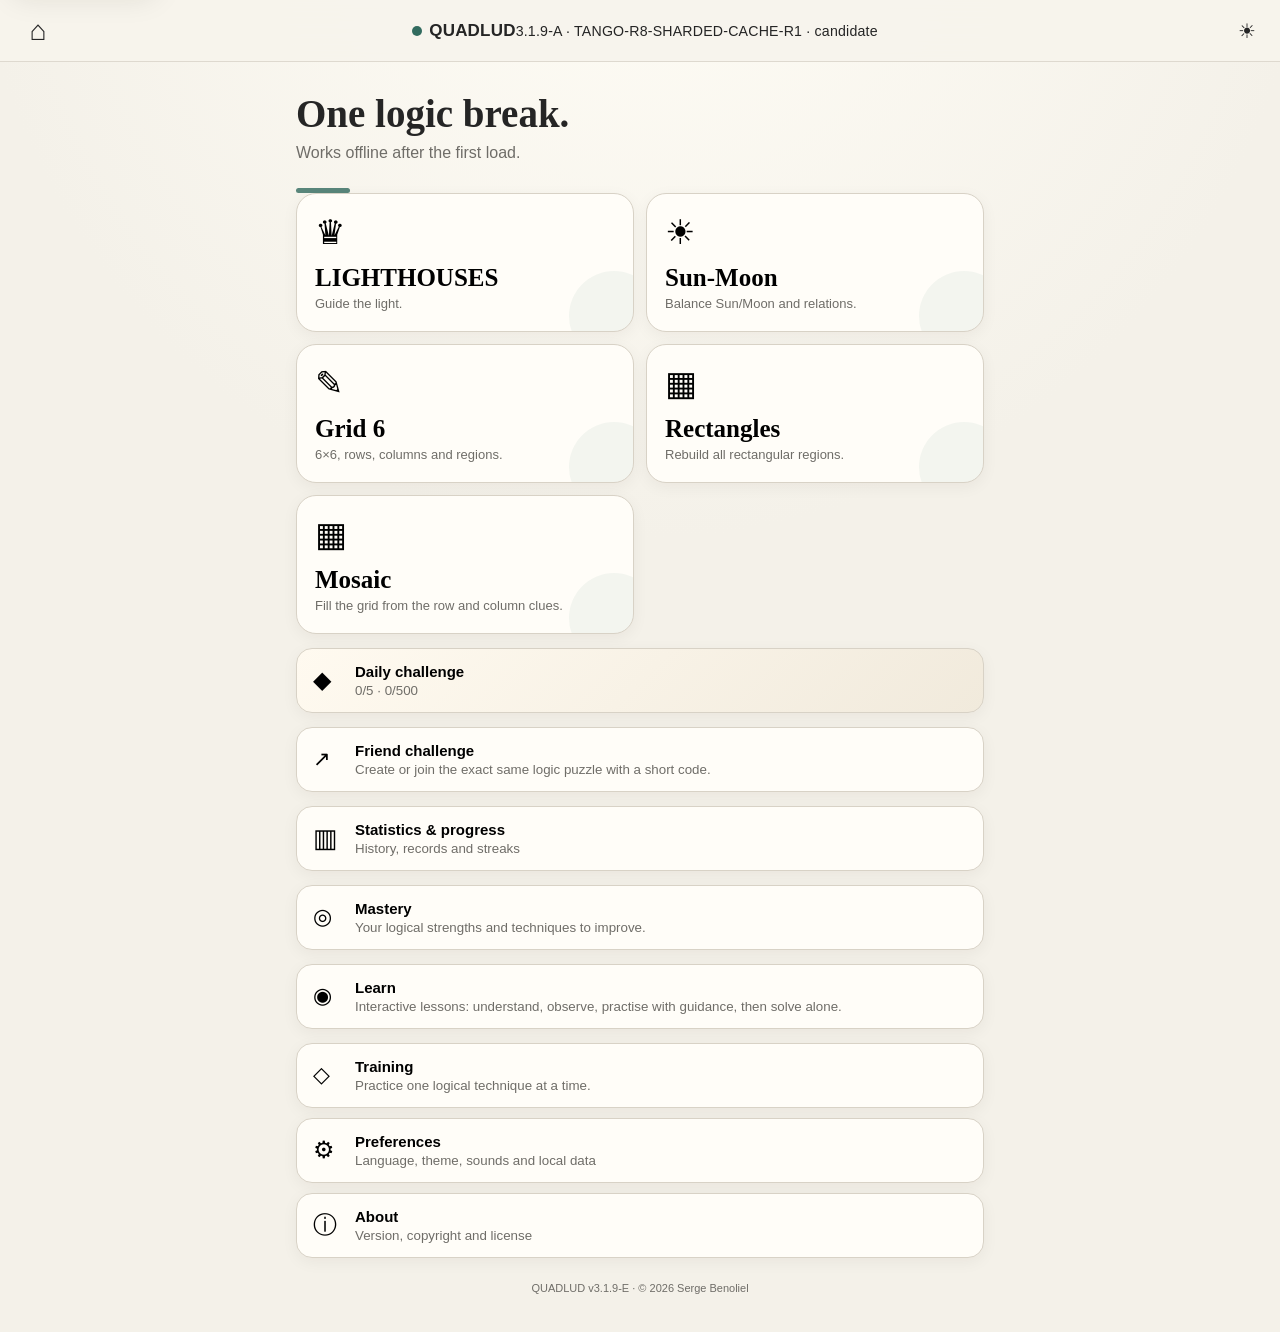
==== index.html @ 97dd44ea "feat(v3.1.9-F): update index.html" ====
<!-- QUADLUD Copyright © 2026 Serge Benoliel. All rights reserved. --><!doctype html><html lang="fr"><head><meta charset="utf-8"/><meta name="viewport" content="width=device-width,initial-scale=1,viewport-fit=cover"/><meta name="theme-color" content="#f7f4ec"/><link rel="stylesheet" href="styles-core.css?v=3.1.9-f-rectangles-mosaic-r1"/><link rel="stylesheet" href="styles-patches.css?v=3.1.8"/><link rel="stylesheet" href="styles-i18n.css?v=3.1.8"/><link rel="stylesheet" href="styles-pedagogy.css?v=3.1.1"/><link rel="stylesheet" href="styles-patches-direct.css?v=3.1.8"/><link rel="stylesheet" href="styles-accessibility.css?v=3.1.8"/><link rel="stylesheet" href="styles-sudoku-proof.css?v=3.1.8"/><link rel="stylesheet" href="styles-data.css?v=3.1.8"/><link rel="stylesheet" href="styles-nonogram.css?v=3.1.8-u13-nonogram"/><link rel="stylesheet" href="styles-mobile.css?v=3.1.8-u12-ipad-balance"/><link rel="stylesheet" href="ui-mobile-coach-fixes.css?v=3.1.8-u13-nonogram"/><link rel="stylesheet" href="tutor-action-first-navigation.css?v=3.1.9-hf3.9-r5.3-message-fit-r3"/><link rel="stylesheet" href="tango-causal-proof-projection.css?v=3.1.9-hf3.6-c2"/><link rel="stylesheet" href="tango-human-pedagogy-r4.css?v=3.1.9-r3ui-relation-balance-mobile-layout-v2" /><link rel="stylesheet" href="ui-consistency-v318.css?v=3.1.8-u14r1-coach-stability"/><title>QUADLUD</title></head><body><a class="skip-link" id="skipLink" href="#app">Aller au contenu</a><header class="topbar"><button class="icon-btn" id="homeBtn" aria-label="Accueil">⌂</button><div class="brand"><span class="brand-dot"></span><b>QUADLUD</b><small id="testBuildId">3.1.9-A · TANGO-R8-SHARDED-CACHE-R1 · candidate</small></div><div class="top-actions"><div class="timer" id="timer" hidden>00:00</div><button class="theme-btn" id="themeBtn">☀︎</button></div></header><main id="app"></main><div id="toast" class="toast"></div><div id="a11yLive" class="sr-only"></div><div id="busyOverlay" hidden><div><span>Génération…</span></div></div><script src="platform-web.js?v=3.1.8"></script><script src="web-storage.js?v=3.1.8"></script><script src="data-serialization.js?v=3.1.8"></script><script src="persistence-services.js?v=3.1.8"></script><script src="game-contract.js?v=3.1.8"></script><script src="game-manifest.js?v=3.1.8-u14r2-manifest"></script><script src="game-registry.js?v=3.1.8"></script><script src="logical-move.js?v=3.1.8"></script><script src="queens-logic.js?v=3.1.8"></script><script src="difficulty-rating.js?v=3.1.8"></script><script src="queens-difficulty.js?v=3.1.8"></script><script src="tango-logic.js?v=3.1.8"></script><script src="tango-difficulty.js?v=3.1.8"></script><script src="tutor-move-selector.js?v=3.1.9-a11"></script><script src="pedagogy-next-move-policy.js?v=3.1.9-hf3.8-r1"></script><script src="tango-played-move-planner.js?v=3.1.9-a13r3-advanced-frontier-v1"></script><script src="tango-attention-continuity-bridge.js?v=3.1.9-hf3.8-r1"></script><script src="tango-tutor-frontier-pruner-r5.js?v=3.1.9-hf3.9-r5.1b-v12"></script><script src="patches-logic.js?v=3.1.8"></script><script src="patches-difficulty.js?v=3.1.8"></script><script src="sudoku-logic.js?v=3.1.8"></script><script src="sudoku-difficulty.js?v=3.1.8"></script><script src="nonogram-logic.js?v=3.1.8"></script><script src="nonogram-validation-solver.js?v=3.1.8"></script><script src="nonogram-difficulty.js?v=3.1.8"></script><script src="generation-common.js?v=3.1.8"></script><script src="queens-qpool4.js?v=3.1.8"></script><script src="queens-generator.js?v=3.1.8"></script><script src="tango-diversity-pool.js?v=3.1.9-diversity-pilot-v4"></script><script src="tango-generator.js?v=3.1.9-diversity-pilot-v4"></script><script src="sudoku-generator.js?v=3.1.8"></script><script src="patches-generator.js?v=3.1.8"></script><script src="nonogram-generator.js?v=3.1.8"></script><script src="session-core.js?v=3.1.8"></script><script src="game-session-adapters.js?v=3.1.8"></script><script src="reasoning-view.js?v=3.1.8"></script><script src="game-ui-adapters.js?v=3.1.8"></script><script src="queens-ui.js?v=3.1.8"></script><script src="tango-ui.js?v=3.1.8"></script><script src="sudoku-ui.js?v=3.1.8"></script><script src="patches-ui.js?v=3.1.8"></script><script src="nonogram-ui.js?v=3.1.8-u13-nonogram"></script><script src="queens-runtime.js?v=3.1.8"></script><script src="tango-runtime.js?v=3.1.8"></script><script src="tango-pedagogy-unit-focus.js?v=3.1.9-r3ui-causal-focus-r4"></script><script src="tango-played-move-runtime.js?v=3.1.9-a13r6-single-proof-7d"></script><script src="tango-human-cost-bridge.js?v=3.1.9-r3ui-human-cost-7d-v5"></script><script src="cognitive-cost.js?v=3.1.9-cognitive-v1"></script><script src="tango-cognitive-patterns.js?v=3.1.9-cognitive-patterns-v1"></script><script src="tango-cognitive-pedagogy-bridge.js?v=3.1.9-cognitive-ranking-r2"></script><script src="tango-human-pedagogy-r4.js?v=3.1.9-r3ui-human-r4-hf3r2-contract"></script><script src="tango-cognitive-proof-stages-bridge.js?v=3.1.9-cognitive-stages-r1"></script><script src="tango-direct-visible-priority-bridge.js?v=3.1.9-direct-visible-priority-r1"></script><script src="tango-tutor-cache-contract-r8.js?v=3.1.9-r8-sync5-cognitive-sharded-lz4"></script><script src="tango-tutor-precomputed-cache.js?v=3.1.9-r8-sync5-cognitive-sharded-lz4"></script><script src="tango-tutor-single-planner-r5.js?v=3.1.9-cognitive-r4-cache-contract-guard"></script><script src="tango-causal-proof-model.js?v=3.1.9-hf3.9-r5.6-relation-proof-sequence"></script><script src="tango-progressive-proof-bridge.js?v=3.1.9-r3ui-progressive-proof-r7-derived-provenance"></script><script src="sudoku-runtime.js?v=3.1.8"></script><script src="patches-runtime.js?v=3.1.8"></script><script src="nonogram-runtime.js?v=3.1.8"></script><script src="game-pedagogy-adapters.js?v=3.1.8"></script><script src="queens-pedagogy.js?v=3.1.8"></script><script src="tango-pedagogy.js?v=3.1.8"></script><script src="sudoku-pedagogy.js?v=3.1.8"></script><script src="patches-pedagogy.js?v=3.1.8"></script><script src="pedagogy-metadata.js?v=3.1.8"></script><script src="reasoning-presentation.js?v=3.1.8"></script><script src="queens-reasoning-presentation.js?v=3.1.8"></script><script src="tango-reasoning-presentation.js?v=3.1.9-r3ui-visible-unit-labels-r1"></script><script src="sudoku-reasoning-presentation.js?v=3.1.8"></script><script src="patches-reasoning-presentation.js?v=3.1.8"></script><script src="nonogram-reasoning-presentation.js?v=3.1.8"></script><script src="nonogram-pedagogy.js?v=3.1.8-u13-nonogram"></script><script src="nonogram-pedagogy-atomic.js?v=3.1.8-u13-nonogram"></script><script src="i18n-catalog.js?v=3.1.8"></script><script src="queens-i18n.js?v=3.1.8"></script><script src="tango-i18n.js?v=3.1.8"></script><script src="sudoku-i18n.js?v=3.1.8"></script><script src="patches-i18n.js?v=3.1.8"></script><script src="nonogram-i18n.js?v=3.1.8"></script><script src="mastery-model.js?v=3.1.8"></script><script src="progression-stats.js?v=3.1.8"></script><script src="challenge-protocol.js?v=3.1.8"></script><script src="daily-model.js?v=3.1.8"></script><script src="diagnostic-ui-structural.js?v=3.1.8"></script><script src="diagnostic-attachments.js?v=3.1.8"></script><script src="diagnostic-recorder.js?v=3.1.8"></script><script src="tango-runtime-pool-data.js?v=3.1.9-r8-exact"></script><script src="tango-precomputed-pool-runtime.js?v=3.1.9-r8-exact"></script><script src="app-precompute.js?v=3.1.8"></script><script src="audio-web.js?v=3.1.9-c-snd3-r1"></script><script src="audio-service.js?v=3.1.9-c-snd3-r1"></script><script src="audio-event-bridge.js?v=3.1.9-c-snd3-r1"></script><script src="victory-presentation.js?v=3.1.9-f-rectangles-mosaic-r1"></script><script src="app.js?v=3.1.9-f-rectangles-mosaic-r1"></script><script src="move-trust.js?v=3.1.8"></script><script src="coach-presentation-bridge.js?v=3.1.8-u14r1-coach-stability"></script><script src="ui-mobile-coach-fixes.js?v=3.1.8"></script><script src="tutor-action-first-navigation.js?v=3.1.9-hf3.9-r5.2-action-atomicity-r1"></script><script src="tango-causal-proof-projection.js?v=3.1.9-hf3.6-c1"></script><script src="tango-causal-proof-c2-bridge.js?v=3.1.9-hf3.6-c2"></script><script src="ui-consistency-v318.js?v=3.1.8-u14r1-coach-stability"></script><script src="tango-contradiction-visuals.js?v=3.1.9-r3ui-contradiction-visual-r1"></script><script src="tango-tutor-clarity.js?v=3.1.9-r3ui-local-proof-r2"></script><script src="tango-proof-contract-hf37.js?v=3.1.9-hf3.8-r1"></script><script src="tango-semantic-coherence-hf39.js?v=3.1.9-hf3.9-r5.5-stage-order"></script><script src="tango-semantic-stabilizer-hf39-r4.js?v=3.1.9-hf3.9-r4-marker-projection-v3-causal-closure"></script><script src="tango-tutor-attention-orchestrator-r5.js?v=3.1.9-hf3.9-r5.4"></script><script src="tango-tutor-human-regression-r54.js?v=3.1.9-hf3.9-r5.4-mobile-layout-v3"></script><script src="tango-tutor-causal-atomic-r55.js?v=3.1.9-hf3.9-r5.6-causal-closure-v17"></script><script src="tango-pedagogy-text-finalizer.js?v=3.1.9-hf3.6-retest3"></script></body></html>
---- styles-core.css ----
/*
 * Logic 4
 * Copyright © 2026 Serge Benoliel. All rights reserved.
 * Proprietary software. Copying, modification, redistribution or exploitation without prior written authorization is prohibited.
 */
:root{--bg:#f7f4ec;--paper:#fffdf8;--ink:#252525;--muted:#6f6d68;--line:#242424;--accent:#326b5f;--soft:#e7e2d8;--danger:#b54848;--ok:#2f7b57;--shadow:0 12px 30px rgba(33,28,20,.10)}
*{box-sizing:border-box;-webkit-tap-highlight-color:transparent}
html,body{margin:0;min-height:100%;background:var(--bg);color:var(--ink);font-family:-apple-system,BlinkMacSystemFont,"SF Pro Text","Segoe UI",sans-serif}
body{padding-bottom:env(safe-area-inset-bottom)}
button,select{font:inherit}
.topbar{position:sticky;top:0;z-index:20;height:62px;padding:calc(8px + env(safe-area-inset-top)) 14px 8px;display:grid;grid-template-columns:48px 1fr 72px;align-items:center;background:rgba(247,244,236,.94);backdrop-filter:blur(18px);border-bottom:1px solid #ded9cf}
.brand{text-align:center;font-size:17px;letter-spacing:.2px}.brand-dot{display:inline-block;width:10px;height:10px;border-radius:50%;background:var(--accent);margin-right:7px}
.timer{font-variant-numeric:tabular-nums;text-align:right;font-weight:700}.icon-btn{border:0;background:transparent;font-size:28px;color:var(--ink);padding:4px}
#app{max-width:720px;margin:0 auto;padding:22px 16px 38px}
.hero h1{font-family:Georgia,serif;font-size:39px;line-height:1;margin:10px 0 8px}.hero p{color:var(--muted);font-size:16px;line-height:1.45;margin:0 0 24px}
.cards{display:grid;grid-template-columns:1fr 1fr;gap:12px}.game-card{min-height:154px;border:1px solid #d8d2c6;border-radius:20px;padding:18px;background:var(--paper);box-shadow:0 4px 16px rgba(33,28,20,.05);text-align:left;display:flex;flex-direction:column;justify-content:space-between}.game-card:active{transform:scale(.985)}.game-icon{font-size:34px}.game-card h2{margin:12px 0 4px;font-family:Georgia,serif;font-size:25px}.game-card p{margin:0;color:var(--muted);font-size:13px;line-height:1.3}
.panel{background:var(--paper);border:1px solid #d8d2c6;border-radius:20px;padding:16px;box-shadow:var(--shadow)}.game-head{display:flex;justify-content:space-between;gap:12px;align-items:flex-start;margin-bottom:12px}.game-head h1{font:700 31px/1 Georgia,serif;margin:0}.game-head p{margin:7px 0 0;color:var(--muted);font-size:13px}.difficulty{border:1px solid #cbc4b7;background:#fff;border-radius:12px;padding:9px 10px}
.toolbar{display:flex;flex-wrap:wrap;gap:8px;margin:14px 0}.btn{border:1px solid #bfb7aa;background:#fff;border-radius:12px;padding:10px 13px;font-weight:650;color:var(--ink)}.btn.primary{background:var(--ink);color:white;border-color:var(--ink)}.btn:active{transform:translateY(1px)}.btn:disabled{opacity:.38;cursor:default;transform:none}.history-action{font-variant-numeric:tabular-nums}
.board-wrap{width:min(100%,560px);margin:12px auto 6px}.board{display:grid;width:100%;aspect-ratio:1;border:2px solid var(--line);background:#fff;touch-action:manipulation;user-select:none}
.cell{position:relative;display:flex;align-items:center;justify-content:center;border-right:1px solid rgba(30,30,30,.35);border-bottom:1px solid rgba(30,30,30,.35);font-weight:700;min-width:0}.cell.error{box-shadow:inset 0 0 0 3px var(--danger)}.cell.fixed{font-weight:800}.cell.selected{box-shadow:inset 0 0 0 3px #347fb6}.cell .small{position:absolute;top:3px;left:4px;font-size:9px;font-weight:600;color:#555}
.queen{font-size:clamp(20px,6vw,35px)}.mark{font-size:clamp(14px,4vw,24px);color:#565656}.tango-symbol{font-size:clamp(20px,6.4vw,38px)}
.relation{position:absolute;z-index:4;background:#fff;border:1px solid #222;border-radius:50%;font:800 12px/19px sans-serif;width:21px;height:21px;text-align:center}.relation.r{right:-11px;top:50%;transform:translateY(-50%)}.relation.d{bottom:-11px;left:50%;transform:translateX(-50%)}
.sudoku .cell{font-size:clamp(23px,8vw,42px);font-family:Georgia,serif}.sudoku .boxR{border-right:3px solid #222}.sudoku .boxB{border-bottom:3px solid #222}.sudoku .fixed{background:#f0ece3}.numpad{display:grid;grid-template-columns:repeat(6,1fr);gap:7px;max-width:560px;margin:12px auto}.numpad button{aspect-ratio:1;border:1px solid #c9c1b4;border-radius:12px;background:#fff;font-size:24px;font-family:Georgia,serif;font-weight:700}
.rules{font-size:13px;color:var(--muted);line-height:1.45;margin-top:12px}.status{min-height:22px;text-align:center;font-weight:700;margin:8px 0}.status.ok{color:var(--ok)}.status.bad{color:var(--danger)}
.patch-cell{font-size:12px}.patch-cell.clue{background:#f7f1e5}.patch-clue{display:flex;flex-direction:column;align-items:center;justify-content:center;font-size:11px;line-height:1.05;pointer-events:none}.patch-clue b{font-size:16px}.patch-cell.paint{outline:2px solid rgba(0,0,0,.65);outline-offset:-2px}.patch-palette{display:flex;gap:7px;overflow:auto;padding:5px 1px 8px}.patch-chip{flex:0 0 auto;border:2px solid transparent;border-radius:999px;padding:8px 11px;background:#eee;font-size:12px;font-weight:750}.patch-chip.active{border-color:#222}.legend{font-size:12px;color:var(--muted);margin-top:8px}
.toast{position:fixed;left:50%;bottom:calc(20px + env(safe-area-inset-bottom));transform:translateX(-50%) translateY(20px);background:#222;color:#fff;padding:11px 16px;border-radius:999px;opacity:0;pointer-events:none;transition:.2s;z-index:50;max-width:90%;white-space:nowrap;overflow:hidden;text-overflow:ellipsis}.toast.show{opacity:1;transform:translateX(-50%) translateY(0)}
.footer-note{text-align:center;color:var(--muted);font-size:11px;margin-top:24px}.modal{position:fixed;inset:0;background:rgba(0,0,0,.36);z-index:40;display:flex;align-items:flex-end}.sheet{width:100%;max-width:720px;margin:0 auto;background:var(--paper);border-radius:22px 22px 0 0;padding:22px 20px calc(24px + env(safe-area-inset-bottom));max-height:75vh;overflow:auto}.sheet h2{font-family:Georgia,serif;margin-top:0}.sheet p,.sheet li{line-height:1.45;color:#4c4943}.hidden{display:none!important}
@media(max-width:390px){#app{padding-left:12px;padding-right:12px}.cards{gap:9px}.game-card{padding:14px;min-height:144px}.hero h1{font-size:35px}}
.resume-card{width:100%;margin:0 0 16px;border:1px solid #b9cfc8;background:#edf6f2;border-radius:16px;padding:14px 16px;display:flex;align-items:center;justify-content:space-between;gap:12px;color:var(--ink);text-align:left}.resume-card b{font-size:15px}.resume-card span{font-size:13px;color:var(--muted);font-variant-numeric:tabular-nums}.board,.numpad,.patch-palette{touch-action:none}.btn,.game-card,.patch-chip,.numpad button{min-height:44px}.cell{cursor:pointer}.cell.fixed{cursor:default}@media(pointer:coarse){.cell{touch-action:none}.toolbar{gap:7px}.btn{padding:10px 12px}}
.difficulty-meter{display:inline-block;margin-left:.2rem;padding:.15rem .45rem;border-radius:999px;background:rgba(0,0,0,.07);font-size:.82em;font-weight:650;white-space:nowrap}

/* v1.4 — ergonomie mobile/tactile */
html{-webkit-text-size-adjust:100%;overscroll-behavior-y:none}
body{min-height:100dvh;touch-action:manipulation}
button,.cell,.patch-chip,.difficulty{touch-action:manipulation}
button{min-height:44px}
.icon-btn{min-width:44px;min-height:44px}
.btn,.game-card,.patch-chip,.numpad button{transition:transform .08s ease,box-shadow .12s ease,background .12s ease}
.pressed{transform:scale(.965)!important}
.board-wrap{width:100%;max-width:min(100%,620px);margin-inline:auto;overflow:visible}
.board{width:100%;aspect-ratio:1/1;user-select:none;-webkit-user-select:none}
.cell{min-width:0;min-height:0;position:relative}
#qboard .cell,#tboard .cell,#sboard .cell,#pboard .cell{touch-action:manipulation}
#pboard{touch-action:none}
.sudoku .cell.peer{background:#f0ede5}
.sudoku .cell.same-value{background:#e2ece7}
.sudoku .cell.selected{outline:3px solid var(--accent);outline-offset:-3px;z-index:2}
.numpad{position:sticky;bottom:calc(8px + env(safe-area-inset-bottom));z-index:12;background:rgba(247,244,236,.94);backdrop-filter:blur(14px);padding:8px;border-radius:16px;margin-top:12px}
.numpad button{min-height:48px}
.toolbar{scrollbar-width:none}.toolbar::-webkit-scrollbar{display:none}
.toast{bottom:calc(18px + env(safe-area-inset-bottom))}
.busy-overlay{position:fixed;inset:0;z-index:100;display:grid;place-items:center;background:rgba(247,244,236,.72);backdrop-filter:blur(5px)}
.busy-overlay[hidden]{display:none}.busy-card{background:var(--paper);border:1px solid #d8d2c6;border-radius:18px;padding:16px 22px;box-shadow:var(--shadow);font-weight:700}
body.busy{pointer-events:none}
@media (max-width:520px){
  .topbar{height:56px;grid-template-columns:44px 1fr 64px;padding-left:10px;padding-right:10px}
  #app{padding:12px 10px calc(26px + env(safe-area-inset-bottom))}
  .panel{padding:12px;border-radius:16px}
  .game-head{align-items:center;margin-bottom:8px}.game-head h1{font-size:27px}.game-head p{font-size:12px;line-height:1.3}
  .difficulty{padding:8px 7px;min-height:42px;max-width:108px}
  .toolbar{display:grid;grid-template-columns:repeat(4,minmax(0,1fr));gap:6px;margin:10px 0}
  .toolbar .btn{padding:8px 4px;min-height:42px;font-size:12px;border-radius:10px}
  .toolbar .secondary-action{display:none}
  .toolbar #rulesBtn{display:block}
  .board-wrap{max-width:calc(100vw - 44px)}
  .cell{font-size:clamp(17px,5.4vw,30px)}
  .queen{font-size:clamp(24px,8vw,40px)}
  .tango-symbol{font-size:clamp(22px,7vw,36px)}
  .relation{font-size:11px}
  .patch-palette{gap:6px;max-height:92px;overflow:auto;-webkit-overflow-scrolling:touch}
  .patch-chip{min-height:38px;padding:7px 9px;font-size:12px}
  .legend,.rules{font-size:12px;line-height:1.35}
  .hero h1{font-size:34px}.cards{gap:8px}.game-card{min-height:136px;padding:14px;border-radius:16px}
}
@media (max-height:720px) and (orientation:portrait){
  #app{padding-top:8px;padding-bottom:calc(22px + env(safe-area-inset-bottom))}.toolbar{margin:7px 0}.game-head{margin-bottom:5px}.rules{margin-top:10px}
}
@media (orientation:landscape) and (max-height:520px){
  .topbar{position:relative}.panel{display:grid;grid-template-columns:minmax(260px,1fr) minmax(300px,58vh);column-gap:14px}
  .game-head,.toolbar,.status,.rules{grid-column:1}.board-wrap,.patch-palette,.legend,.numpad{grid-column:2}
  .board-wrap{grid-row:1/6;align-self:start;max-width:min(58vh,520px)}
}
@media (prefers-reduced-motion:reduce){*{scroll-behavior:auto!important;transition:none!important;animation:none!important}}

/* v1.5 — statistiques et progression */
.stats-card{width:100%;margin:14px 0 0;border:1px solid #d8d2c6;background:var(--paper);border-radius:16px;padding:14px 16px;display:grid;grid-template-columns:32px 1fr;column-gap:10px;text-align:left;box-shadow:0 4px 16px rgba(33,28,20,.05)}
.stats-card>span{grid-row:1/3;font-size:26px;align-self:center}.stats-card b{font-size:15px}.stats-card small{color:var(--muted);margin-top:3px}
.stats-head{display:flex;align-items:flex-start;justify-content:space-between;gap:12px}.stats-head h1{font:700 31px/1 Georgia,serif;margin:0}.stats-head p{color:var(--muted);margin:7px 0 0;font-size:13px}
.stat-kpis{display:grid;grid-template-columns:repeat(4,1fr);gap:8px;margin:18px 0}.stat-kpis>div{background:#f3efe7;border-radius:14px;padding:12px 8px;text-align:center}.stat-kpis strong{display:block;font-size:22px;font-variant-numeric:tabular-nums}.stat-kpis span{display:block;color:var(--muted);font-size:11px;margin-top:3px}
.stats-panel h2{font:700 21px Georgia,serif;margin:20px 0 10px}.stat-games{display:grid;gap:8px}.stat-game{display:grid;grid-template-columns:1.2fr repeat(3,1fr);gap:8px;align-items:center;padding:11px 12px;border:1px solid #e0d9cd;border-radius:12px;font-size:12px}.stat-game b{font-size:14px}.stat-game span{color:var(--muted);text-align:right;font-variant-numeric:tabular-nums}
.history-list{display:grid;gap:7px}.history-row{display:grid;grid-template-columns:1fr auto;gap:4px 10px;padding:10px 12px;background:#f8f5ee;border-radius:11px;font-size:12px}.history-row>span:nth-child(2){color:var(--muted);text-align:right}.history-row small{grid-column:1/-1;color:var(--muted)}
.empty-state{color:var(--muted);font-size:13px}
@media(max-width:520px){.stat-kpis{grid-template-columns:1fr 1fr}.stat-game{grid-template-columns:1fr 1fr}.stat-game span{text-align:left}.stats-head h1{font-size:27px}}

/* v1.6 — défi quotidien */
.daily-card{width:100%;margin:14px 0 0;border:1px solid #d8d2c6;background:linear-gradient(135deg,#fffaf0,#f1eadc);border-radius:16px;padding:14px 16px;display:grid;grid-template-columns:32px 1fr;column-gap:10px;text-align:left;box-shadow:0 4px 16px rgba(33,28,20,.05)}
.daily-card>span{grid-row:1/3;font-size:24px;align-self:center}.daily-card b{font-size:15px}.daily-card small{color:var(--muted);margin-top:3px}
.daily-panel h2{font:700 21px Georgia,serif;margin:22px 0 10px}.daily-games{display:grid;grid-template-columns:repeat(5,1fr);gap:9px;margin:20px 0}.daily-game{border:1px solid #ddd5c8;background:var(--paper);border-radius:15px;min-height:110px;padding:12px 7px;display:flex;flex-direction:column;align-items:center;justify-content:center;gap:6px}.daily-game>span{font-size:28px}.daily-game b{font-size:13px}.daily-game small{color:var(--muted)}.daily-game.done{background:#edf4ee;border-color:#a8c4ad}
.daily-calendar{display:grid;grid-template-columns:repeat(14,1fr);gap:5px}.day-dot{aspect-ratio:1;border-radius:7px;background:#e8e3da;display:grid;place-items:center;font-size:10px;color:#6f685d}.day-dot.level-1{background:#dce8df}.day-dot.level-2{background:#c6dacb}.day-dot.level-3{background:#a9c7b0}.day-dot.level-4{background:#91b39a}.day-dot.level-5{background:#6f9d7b;color:white;font-weight:700}.daily-note{font-size:12px;color:var(--muted);margin-top:14px}
@media(max-width:520px){.daily-games{grid-template-columns:1fr 1fr}.daily-calendar{grid-template-columns:repeat(7,1fr)}}

/* v1.7 — aides intelligentes */
.cell.hint-focus{z-index:6;outline:4px solid #b77a2f!important;outline-offset:-4px;box-shadow:inset 0 0 0 2px rgba(255,255,255,.8);animation:hintPulse 1.1s ease-in-out 2}
@keyframes hintPulse{50%{transform:scale(.92)}}
@media(prefers-reduced-motion:reduce){.cell.hint-focus{animation:none}}

/* v2.0 — finition visuelle, thèmes, victoire, partage */
:root[data-theme="dark"]{
  --bg:#171916;--paper:#20231f;--ink:#f2efe7;--muted:#b8b5ad;--line:#e9e5db;--accent:#68a493;--soft:#30342f;--danger:#df7777;--ok:#73b78e;--shadow:0 14px 34px rgba(0,0,0,.28)
}
:root[data-theme="dark"] body{background:radial-gradient(circle at 50% -10%,#252a25 0,#171916 42%)}
:root[data-theme="light"] body{background:radial-gradient(circle at 50% -10%,#fffdf6 0,#f4f1e9 42%)}
:root[data-theme="dark"] .topbar{background:rgba(23,25,22,.9);border-color:#33372f}
:root[data-theme="dark"] .game-card,:root[data-theme="dark"] .panel,:root[data-theme="dark"] .resume-card,:root[data-theme="dark"] .stats-card,:root[data-theme="dark"] .daily-card,:root[data-theme="dark"] .settings-card{border-color:#3a3e37;background:#20231f}
:root[data-theme="dark"] .btn,:root[data-theme="dark"] .difficulty,:root[data-theme="dark"] .numpad button{background:#292d28;color:var(--ink);border-color:#464b43}
:root[data-theme="dark"] .btn.primary{background:#f0ede5;color:#1d1f1c;border-color:#f0ede5}
:root[data-theme="dark"] .rules,:root[data-theme="dark"] .legend,:root[data-theme="dark"] .status{border-color:#3b4038}
:root[data-theme="dark"] #pboard .cell{color:#20231f}
:root[data-theme="dark"] .sudoku .cell.peer{background:#2c302b}
:root[data-theme="dark"] .sudoku .cell.same-value{background:#294139}
:root[data-theme="dark"] .stat-kpis>div,:root[data-theme="dark"] .history-row{background:#292d28}
:root[data-theme="dark"] .daily-game{background:#242722;border-color:#40443d}
:root[data-theme="dark"] .daily-game.done{background:#274033;border-color:#4c795f}
:root[data-theme="dark"] .numpad{background:rgba(23,25,22,.92)}
.topbar{grid-template-columns:48px 1fr auto}
.top-actions{display:flex;align-items:center;justify-content:flex-end;gap:6px}.theme-btn{width:38px;height:38px;min-height:38px;border:0;border-radius:50%;background:transparent;color:var(--ink);font-size:20px}
.hero{position:relative}.hero:after{content:"";display:block;width:54px;height:5px;border-radius:99px;background:var(--accent);margin-top:18px;opacity:.8}
.game-card{position:relative;overflow:hidden}.game-card:before{content:"";position:absolute;inset:auto -26px -30px auto;width:90px;height:90px;border-radius:50%;background:var(--accent);opacity:.055}.game-card:hover{box-shadow:0 10px 24px rgba(33,28,20,.09)}
.settings-card{width:100%;margin:10px 0 0;border:1px solid #d8d2c6;background:var(--paper);border-radius:16px;padding:14px 16px;display:grid;grid-template-columns:32px 1fr;column-gap:10px;text-align:left;box-shadow:0 4px 16px rgba(33,28,20,.05)}
.settings-card>span{grid-row:1/3;font-size:24px;align-self:center}.settings-card b{font-size:15px}.settings-card small{color:var(--muted);margin-top:3px}
.setting-row{display:flex;align-items:center;justify-content:space-between;gap:16px;padding:16px 0;border-bottom:1px solid color-mix(in srgb,var(--muted) 25%,transparent)}.setting-row:last-child{border-bottom:0}.setting-row span{display:grid;gap:4px}.setting-row small{color:var(--muted);font-size:12px}
.victory{position:fixed;inset:0;z-index:120;background:rgba(10,12,10,.48);backdrop-filter:blur(8px);display:grid;place-items:center;padding:24px;animation:fadeIn .2s ease}
.victory-card{width:min(100%,390px);background:var(--paper);color:var(--ink);border:1px solid color-mix(in srgb,var(--muted) 28%,transparent);border-radius:28px;padding:30px 24px 24px;text-align:center;box-shadow:0 28px 80px rgba(0,0,0,.28);animation:victoryPop .34s cubic-bezier(.2,.8,.25,1.2)}
.victory-burst{font-size:46px;color:var(--accent);animation:spinIn .6s ease}.victory-card>small{display:block;font-weight:800;letter-spacing:.18em;color:var(--accent);margin-top:6px}.victory-card h2{font:700 36px Georgia,serif;margin:12px 0 4px}.victory-time{font-size:58px;font-weight:850;font-variant-numeric:tabular-nums;letter-spacing:-.04em}.victory-card p{color:var(--muted);margin:4px 0 22px}.victory-actions{display:grid;grid-template-columns:1fr 1fr;gap:9px}
@keyframes fadeIn{from{opacity:0}}@keyframes victoryPop{from{transform:translateY(18px) scale(.94);opacity:0}}@keyframes spinIn{from{transform:rotate(-70deg) scale(.6);opacity:0}}
@media(max-width:520px){.top-actions{gap:1px}.theme-btn{width:34px;height:34px;min-height:34px}.setting-row{align-items:flex-start}.victory-card{border-radius:24px}.victory-time{font-size:52px}}
@media(prefers-reduced-motion:reduce){.victory,.victory-card,.victory-burst{animation:none!important}}

/* v2.0.2 — plateaux à dimensions stables */
.board{grid-auto-rows:minmax(0,1fr);overflow:visible}
.board>.cell{min-width:0;min-height:0}
#qboard .queen,#qboard .mark{display:block;line-height:1;max-width:100%;max-height:100%}

/* v2.0.3 — Queens : glissement pour X et croix automatiques */
#qboard{touch-action:none}
.queen-options{margin:4px 0 10px}
.switch-row{display:flex;align-items:center;gap:10px;min-height:38px;font-size:13px;color:var(--muted);user-select:none;-webkit-user-select:none}
.switch-row input{appearance:none;-webkit-appearance:none;width:42px;height:24px;border-radius:999px;background:var(--soft);border:1px solid color-mix(in srgb,var(--muted) 35%,transparent);position:relative;flex:0 0 auto;transition:background .15s ease}
.switch-row input:after{content:"";position:absolute;width:18px;height:18px;left:2px;top:2px;border-radius:50%;background:var(--paper);box-shadow:0 1px 4px rgba(0,0,0,.22);transition:transform .15s ease}
.switch-row input:checked{background:var(--accent)}
.switch-row input:checked:after{transform:translateX(18px)}
@media(prefers-reduced-motion:reduce){.switch-row input,.switch-row input:after{transition:none}}

/* v2.0.4 — victoire automatique et animation de plateau */
.board-complete{position:relative;box-shadow:0 0 0 3px color-mix(in srgb,var(--accent) 72%,transparent),0 14px 36px rgba(0,0,0,.12)}
.win-pop{animation:winCell .46s cubic-bezier(.2,.8,.25,1.25) var(--win-delay,0ms) both}
@keyframes winCell{0%{transform:scale(1)}45%{transform:scale(.82)}72%{transform:scale(1.08)}100%{transform:scale(1)}}
.celebration-layer{position:fixed;inset:0;pointer-events:none;z-index:115;overflow:hidden}
.celebration-layer i{position:absolute;left:var(--x);top:18%;width:8px;height:18px;border-radius:2px;background:var(--accent);opacity:0;animation:confettiFall 1.25s ease-out var(--delay) forwards;transform:translateX(0) rotate(0)}
.celebration-layer i:nth-child(3n){background:#d6a648}.celebration-layer i:nth-child(3n+1){background:#6e98bb}
@keyframes confettiFall{0%{opacity:0;transform:translate(0,-16px) rotate(0)}12%{opacity:1}100%{opacity:0;transform:translate(var(--dx),72vh) rotate(var(--rot))}}
@media(prefers-reduced-motion:reduce){.win-pop,.celebration-layer i{animation:none!important}.celebration-layer{display:none}}

/* v2.2.0 — langue et écran À propos */
.about-grid{display:grid;gap:10px;margin:20px 0}
.about-grid>div{display:grid;grid-template-columns:minmax(90px,.7fr) 1.5fr;gap:12px;padding:13px 14px;background:color-mix(in srgb,var(--soft) 62%,transparent);border-radius:12px}
.about-grid span{color:var(--muted);font-size:12px}.about-grid b{font-size:13px;line-height:1.4}
.legal-text{font-size:13px;line-height:1.55;color:var(--muted);padding-top:8px}
@media(max-width:520px){.about-grid>div{grid-template-columns:1fr}.about-grid span{margin-bottom:-5px}}

/* v2.2.1 — reset + protection double-tap Queens */
#qboard,#qboard .cell{
  touch-action:none;
  -webkit-user-select:none;
  user-select:none;
  -webkit-touch-callout:none;
}
#qboard .cell{-webkit-tap-highlight-color:transparent}
@media(max-width:520px){
  .toolbar{grid-template-columns:repeat(5,minmax(0,1fr))}
  .toolbar .btn{font-size:11px}
}

/* v2.2.2 — blocage explicite du double-tap zoom Safari sur Queens */
#qboard{
  touch-action:none!important;
  -ms-touch-action:none;
}
#qboard,#qboard *{
  -webkit-touch-callout:none;
  -webkit-user-select:none;
  user-select:none;
}

/* v2.2.3 — Queens : géométrie totalement indépendante du contenu */
#qboard{
  width:100%;
  aspect-ratio:1 / 1;
  min-width:0;
  min-height:0;
  contain:size layout paint;
  overflow:hidden;
}
#qboard>.cell{
  min-width:0;
  min-height:0;
  overflow:hidden;
  contain:layout paint;
}
#qboard .queen,
#qboard .mark{
  position:absolute;
  inset:0;
  width:100%;
  height:100%;
  display:grid;
  place-items:center;
  line-height:1;
  margin:0;
  padding:0;
  pointer-events:none;
}
#qboard .queen{font-size:min(7vw,35px)}
#qboard .mark{font-size:min(4.8vw,24px)}

/* v2.2.4 — Queens : reines dorées lors de la victoire */
#qboard.queens-win .queen{
  color:#d4af37;
  text-shadow:
    0 1px 0 rgba(255,255,255,.55),
    0 0 8px rgba(212,175,55,.48),
    0 0 18px rgba(212,175,55,.22);
}
:root[data-theme="dark"] #qboard.queens-win .queen{
  color:#f0c84b;
  text-shadow:
    0 0 7px rgba(240,200,75,.58),
    0 0 18px rgba(240,200,75,.28);
}

/* v2.3.0 — coups illégaux + indicateurs d'aide */
.board .cell.illegal{
  background:#ffd7d7!important;
  box-shadow:inset 0 0 0 3px #c83737!important;
  color:#8f1111;
}
:root[data-theme="dark"] .board .cell.illegal{
  background:#5c2929!important;
  box-shadow:inset 0 0 0 3px #f07878!important;
  color:#fff1f1;
}
.aid-badge{
  display:inline-flex;
  align-items:center;
  gap:2px;
  margin-left:4px;
  padding:1px 5px;
  border-radius:999px;
  font:700 10px/1.5 -apple-system,BlinkMacSystemFont,Arial,sans-serif;
  vertical-align:middle;
  white-space:nowrap;
}
.aid-badge.backtrack{background:#eee2c8;color:#72531e}
.aid-badge.hint-used{background:#dce9ef;color:#315e70}
:root[data-theme="dark"] .aid-badge.backtrack{background:#4c412a;color:#f0d79e}
:root[data-theme="dark"] .aid-badge.hint-used{background:#29434e;color:#b9e0ef}
.live-aids:empty{display:none}
.history-row .aid-badge{margin-left:3px}

/* v2.3.1 — indice persistant */
.hint-notice{
  position:fixed;
  left:50%;
  bottom:max(18px,env(safe-area-inset-bottom));
  transform:translateX(-50%);
  z-index:118;
  width:min(92vw,520px);
  display:grid;
  grid-template-columns:1fr auto;
  align-items:center;
  gap:12px;
  padding:14px 14px 14px 16px;
  border-radius:18px;
  background:var(--paper);
  color:var(--ink);
  border:1px solid color-mix(in srgb,var(--accent) 42%,var(--muted));
  box-shadow:0 18px 48px rgba(0,0,0,.22);
}
.hint-notice-text{font-size:14px;line-height:1.45}
.hint-close{min-width:78px}
:root[data-theme="dark"] .hint-notice{background:#252823}
@media(max-width:520px){
  .hint-notice{grid-template-columns:1fr;align-items:stretch}
  .hint-close{width:100%}
}

/* v2.3.2 — indices explicites : coup + justification */
.hint-secondary{display:block;margin-top:5px;color:var(--muted)}
.hint-applied{display:block;margin-top:7px;color:var(--accent);font-weight:700}

/* v2.5.0 — explications pédagogiques des inférences de rang 2 */
.reason-step{display:block;margin-top:7px;padding-left:10px;border-left:3px solid color-mix(in srgb,var(--accent) 35%,transparent)}
.reason-step.dead{border-left-color:#c45a5a}
.reason-step.conclusion{border-left-color:#6d9b63;font-weight:600}

/* v2.5.4 — fenêtre d'indice déplaçable */
.hint-drag-handle{
  grid-column:1 / -1;
  margin:-5px -5px 1px;
  padding:5px 9px 7px;
  border-bottom:1px solid color-mix(in srgb,var(--muted) 28%,transparent);
  color:var(--muted);
  font-size:12px;
  font-weight:700;
  text-align:center;
  cursor:grab;
  touch-action:none;
  user-select:none;
  -webkit-user-select:none;
  -webkit-touch-callout:none;
}
.hint-drag-handle:active{cursor:grabbing}
.hint-drag-handle span{letter-spacing:-3px;margin-right:5px}

/* v2.6.1 — repère couleur des zones Queens dans les explications d'indices */
.queen-zone-ref{
  display:inline-flex;
  align-items:center;
  gap:5px;
  white-space:nowrap;
  font-weight:700;
}
.queen-zone-swatch{
  display:inline-block;
  width:23px;
  height:14px;
  flex:0 0 23px;
  border:1px solid rgba(35,35,35,.42);
  border-radius:3px;
  box-shadow:inset 0 0 0 1px rgba(255,255,255,.32);
  vertical-align:-2px;
}



/* v3.1.5-LH2 — LIGHTHOUSES board piece; strictly scoped to Queens board */
#qboard .lighthouse-piece{color:#0b2948}
#qboard .lighthouse-svg{width:68%;height:68%;display:block;overflow:visible;filter:drop-shadow(0 1px 1px rgba(5,25,45,.16))}
#qboard .lighthouse-svg .lh-tower{fill:#fff7e7;stroke:#0b2948;stroke-width:2.4;stroke-linejoin:round}
#qboard .lighthouse-svg .lh-roof,#qboard .lighthouse-svg .lh-base{fill:#0b2948}
#qboard .lighthouse-svg .lh-lantern{fill:#fff7e7;stroke:#0b2948;stroke-width:2.2}
#qboard .lighthouse-svg .lh-window{fill:#0b2948}
#qboard .lighthouse-svg .lh-light{fill:#f1b84b}
#qboard .lighthouse-svg .lh-beam{fill:#f1b84b;opacity:.22}
#qboard.queens-win .lighthouse-svg{filter:drop-shadow(0 0 3px rgba(241,184,75,.65)) drop-shadow(0 0 8px rgba(241,184,75,.3))}
:root[data-theme="dark"] #qboard .lighthouse-svg{filter:drop-shadow(0 1px 1px rgba(0,0,0,.3))}
:root[data-theme="dark"] #qboard.queens-win .lighthouse-svg{filter:drop-shadow(0 0 4px rgba(241,184,75,.7)) drop-shadow(0 0 9px rgba(241,184,75,.34))}

/* v3.1.8-C — LIGHTHOUSES inherits the common shell; only identity and geometry remain specialized */
.lighthouses-panel .game-head h1{display:flex;align-items:center;gap:9px}
.lighthouses-panel .toolbar .secondary-action{display:none}
.lighthouses-panel .toolbar #rulesBtn{display:block}
@media(orientation:landscape) and (max-height:520px){
  .lighthouses-panel{
    grid-template-columns:minmax(220px,1fr) minmax(0,min(72vw,calc(100svh - 68px)));
    column-gap:12px
  }
  .lighthouses-panel .board-wrap{
    width:min(72vw,calc(100svh - 68px));
    max-width:min(72vw,calc(100svh - 68px));
    justify-self:end;
    margin:0 0 4px auto
  }
}
.lighthouses-title-icon{
  width:31px;
  height:31px;
  flex:0 0 31px;
  display:grid;
  place-items:center;
  filter:drop-shadow(0 2px 4px rgba(5,25,45,.18));
}
.lighthouses-title-svg{width:100%;height:100%;display:block;overflow:visible}
.lighthouses-title-svg .lh-tower{fill:#fff7e7;stroke:#0b2948;stroke-width:2.4;stroke-linejoin:round}
.lighthouses-title-svg .lh-roof,.lighthouses-title-svg .lh-base{fill:#0b2948}
.lighthouses-title-svg .lh-lantern{fill:#fff7e7;stroke:#0b2948;stroke-width:2.2}
.lighthouses-title-svg .lh-window{fill:#0b2948}
.lighthouses-title-svg .lh-light{fill:#f1b84b}
.lighthouses-title-svg .lh-beam{fill:#f1b84b;opacity:.30}
@media(max-width:520px){
  .lighthouses-panel .game-head{gap:8px}
  .lighthouses-title-icon{width:27px;height:27px;flex-basis:27px}
}
@media(max-width:350px){
  .lighthouses-panel .game-head>div{min-width:0;flex:1 1 auto}
  .lighthouses-panel .game-head h1{font-size:22px;gap:6px}
  .lighthouses-panel .difficulty{max-width:70px;padding:6px 3px;font-size:11px}
  .lighthouses-title-icon{width:25px;height:25px;flex-basis:25px}
}

/* v3.1.5-LH8B — tutor board must render visible lighthouse SVG pieces too */
.walkthrough-board .queen,
.walkthrough-board .mark{
  position:absolute;
  inset:0;
  width:100%;
  height:100%;
  display:grid;
  place-items:center;
  line-height:1;
  margin:0;
  padding:0;
  pointer-events:none;
}
.walkthrough-board .queen{font-size:min(7vw,35px)}
.walkthrough-board .mark{font-size:min(4.8vw,24px)}
.walkthrough-board .lighthouse-piece{color:#0b2948}
.walkthrough-board .lighthouse-svg{width:68%;height:68%;display:block;overflow:visible;filter:drop-shadow(0 1px 1px rgba(5,25,45,.16))}
.walkthrough-board .lighthouse-svg .lh-tower{fill:#fff7e7;stroke:#0b2948;stroke-width:2.4;stroke-linejoin:round}
.walkthrough-board .lighthouse-svg .lh-roof,.walkthrough-board .lighthouse-svg .lh-base{fill:#0b2948}
.walkthrough-board .lighthouse-svg .lh-lantern{fill:#fff7e7;stroke:#0b2948;stroke-width:2.2}
.walkthrough-board .lighthouse-svg .lh-window{fill:#0b2948}
.walkthrough-board .lighthouse-svg .lh-light{fill:#f1b84b}
.walkthrough-board .lighthouse-svg .lh-beam{fill:#f1b84b;opacity:.22}
:root[data-theme="dark"] .walkthrough-board .lighthouse-svg{filter:drop-shadow(0 1px 1px rgba(0,0,0,.3))}

/* v3.1.5-LH7 — generic premium action buttons; shared CSS only */
:root{
  --btn-edge:color-mix(in srgb,var(--ink) 22%,var(--paper));
  --btn-fill-top:color-mix(in srgb,var(--paper) 97%,white 3%);
  --btn-fill-bottom:color-mix(in srgb,var(--paper) 91%,var(--soft) 9%);
  --btn-shadow:0 2px 7px rgba(33,28,20,.10),inset 0 1px 0 rgba(255,255,255,.72);
  --btn-shadow-hover:0 4px 11px rgba(33,28,20,.14),inset 0 1px 0 rgba(255,255,255,.78);
}
.btn{
  border-color:var(--btn-edge);
  background:linear-gradient(180deg,var(--btn-fill-top),var(--btn-fill-bottom));
  border-radius:13px;
  box-shadow:var(--btn-shadow);
  font-weight:700;
}
.btn.primary{
  background:linear-gradient(180deg,color-mix(in srgb,var(--ink) 88%,var(--accent) 12%),var(--ink));
  border-color:color-mix(in srgb,var(--ink) 88%,black 12%);
  color:#fff;
  box-shadow:0 3px 9px rgba(20,24,22,.20),inset 0 1px 0 rgba(255,255,255,.16);
}
@media(hover:hover) and (pointer:fine){
  .btn:hover:not(:disabled){box-shadow:var(--btn-shadow-hover)}
  .btn.primary:hover:not(:disabled){box-shadow:0 5px 13px rgba(20,24,22,.25),inset 0 1px 0 rgba(255,255,255,.20)}
}
.btn:active:not(:disabled){transform:translateY(1px);box-shadow:0 1px 3px rgba(33,28,20,.12),inset 0 1px 0 rgba(255,255,255,.55)}
.btn:disabled{opacity:.42;box-shadow:none}
body .panel .toolbar .btn{min-height:44px;border-radius:12px}
:root[data-theme="dark"] .btn{
  --btn-edge:#596159;
  --btn-fill-top:#313630;
  --btn-fill-bottom:#292d28;
  --btn-shadow:0 2px 7px rgba(0,0,0,.24),inset 0 1px 0 rgba(255,255,255,.06);
  --btn-shadow-hover:0 4px 11px rgba(0,0,0,.32),inset 0 1px 0 rgba(255,255,255,.08);
  color:var(--ink);
}
:root[data-theme="dark"] .btn.primary{
  background:linear-gradient(180deg,#f7f4ec,#e8e4da);
  color:#1d1f1c;
  border-color:#f0ede5;
  box-shadow:0 3px 9px rgba(0,0,0,.28),inset 0 1px 0 rgba(255,255,255,.65);
}
@media(prefers-reduced-motion:reduce){.btn{transition:none!important}}

/* v3.1.5-LH8F — iPhone Safari animation parity via cell-level motion (same proven layer as Coach focus) */
@keyframes lighthouseCellPlaceIn{
  0%{opacity:.58;transform:scale(.74);filter:brightness(1.28)}
  58%{opacity:1;transform:scale(1.075);filter:brightness(1.08)}
  100%{opacity:1;transform:scale(1);filter:none}
}
#qboard>.cell.lighthouse-cell-enter,
.walkthrough-board>.cell.lighthouse-cell-enter{
  transform-origin:center;
  z-index:7;
  animation:lighthouseCellPlaceIn 480ms cubic-bezier(.2,.8,.25,1) both
}
@media(prefers-reduced-motion:reduce){
  #qboard>.cell.lighthouse-cell-enter,
  .walkthrough-board>.cell.lighthouse-cell-enter{animation:none!important}
}
/* v3.1.8-F2 — LIGHTHOUSES victory presentation. */
.lighthouses-victory-layer{position:fixed;left:var(--lh-board-left);top:var(--lh-board-top);width:var(--lh-board-width);height:var(--lh-board-height);z-index:115;overflow:hidden;pointer-events:none}
.lighthouses-victory-layer::after{content:"";position:absolute;inset:1px;border:2px solid rgba(241,184,75,0);border-radius:inherit;box-shadow:inset 0 0 0 rgba(241,184,75,0),0 0 0 rgba(241,184,75,0);animation:lighthouseVictoryOutline 1500ms ease-in-out both}
.lighthouses-victory-layer .lighthouses-victory-origin{position:absolute;left:var(--lh-x);top:var(--lh-y);width:0;height:0;transform-origin:center;animation:lighthouseVictorySweep 1200ms linear var(--lh-delay,0ms) both}
.lighthouses-victory-layer .lighthouses-victory-beam{position:absolute;left:0;top:0;width:var(--lh-range);height:clamp(8px,1.55vw,14px);border-radius:999px;transform-origin:0 50%;clip-path:polygon(0 36%,100% 0,100% 100%,0 64%);background:linear-gradient(90deg,rgba(255,244,184,.92),rgba(241,184,75,.48) 55%,rgba(241,184,75,0));filter:drop-shadow(0 0 5px rgba(241,184,75,.5));opacity:0;transform:translateY(-50%) rotate(var(--lh-angle)) scaleX(.04);animation:lighthouseVictoryBeam 1200ms ease-in-out var(--lh-delay,0ms) both}
@keyframes lighthouseVictorySweep{from{transform:rotate(0deg)}to{transform:rotate(360deg)}}
@keyframes lighthouseVictoryBeam{0%{opacity:0;transform:translateY(-50%) rotate(var(--lh-angle)) scaleX(.04)}18%{opacity:.38;transform:translateY(-50%) rotate(var(--lh-angle)) scaleX(.34)}48%{opacity:.94;transform:translateY(-50%) rotate(var(--lh-angle)) scaleX(1)}72%{opacity:.62;transform:translateY(-50%) rotate(var(--lh-angle)) scaleX(.82)}100%{opacity:0;transform:translateY(-50%) rotate(var(--lh-angle)) scaleX(.06)}}
@keyframes lighthouseVictoryOutline{0%,18%,100%{border-color:rgba(241,184,75,0);box-shadow:inset 0 0 0 rgba(241,184,75,0),0 0 0 rgba(241,184,75,0)}48%,72%{border-color:rgba(241,184,75,.72);box-shadow:inset 0 0 18px rgba(241,184,75,.24),0 0 14px rgba(241,184,75,.32)}}
:root[data-theme="dark"] .lighthouses-victory-layer::after{animation-name:lighthouseVictoryOutlineDark}
@keyframes lighthouseVictoryOutlineDark{0%,18%,100%{border-color:rgba(255,211,112,0);box-shadow:inset 0 0 0 rgba(255,211,112,0),0 0 0 rgba(255,211,112,0)}48%,72%{border-color:rgba(255,211,112,.78);box-shadow:inset 0 0 20px rgba(255,211,112,.2),0 0 16px rgba(255,211,112,.28)}}
/* v3.1.9-E — Soleil-Lune balance wave and Grille 6 logical scan. */
#tboard.tango-victory-active{animation:tangoVictoryBalance 1450ms ease-in-out both}
#tboard.tango-victory-active>.tango-victory-cell{animation:tangoVictoryCell 620ms ease-out var(--victory-delay,0ms) both}
#tboard.tango-victory-active>.tango-victory-sun{--victory-glow:rgba(241,184,75,.72)}
#tboard.tango-victory-active>.tango-victory-moon{--victory-glow:rgba(91,157,219,.68)}
@keyframes tangoVictoryCell{0%{transform:scale(.96);box-shadow:inset 0 0 0 transparent}45%{transform:scale(1.06);box-shadow:inset 0 0 22px var(--victory-glow)}100%{transform:scale(1);box-shadow:inset 0 0 0 transparent}}
@keyframes tangoVictoryBalance{0%,68%,100%{filter:none}82%{filter:drop-shadow(0 0 10px rgba(130,174,214,.3)) drop-shadow(0 0 8px rgba(241,184,75,.26))}}
#sboard.sudoku-victory-active{animation:sudokuVictoryBoardWave 1450ms ease-in-out both}
#sboard.sudoku-victory-active>.sudoku-victory-cell{animation:sudokuVictoryScan 620ms cubic-bezier(.2,.8,.25,1) calc(var(--victory-delay,0ms) + var(--victory-ring,0ms)) both}
@keyframes sudokuVictoryScan{0%{transform:scale(.94);box-shadow:inset 0 0 0 transparent}38%{transform:scale(1.045);box-shadow:inset 0 0 0 2px color-mix(in srgb,var(--accent) 58%,transparent)}62%{transform:scale(.985)}100%{transform:scale(1);box-shadow:inset 0 0 0 transparent}}
@keyframes sudokuVictoryBoardWave{0%,72%,100%{filter:none}84%{filter:drop-shadow(0 0 12px color-mix(in srgb,var(--accent) 30%,transparent))}}
#qboard.lighthouses-victory-reduced .lighthouse-halo.lighthouses-victory-halo{opacity:1!important}
@media(prefers-reduced-motion:reduce){
  .lighthouses-victory-layer,.lighthouses-victory-origin,.lighthouses-victory-beam{display:none!important;animation:none!important}
  #qboard.lighthouses-victory-reduced .lighthouse-halo.lighthouses-victory-halo{opacity:1!important;animation:none!important}
  #tboard.tango-victory-active,#sboard.sudoku-victory-active{animation:sensorialVictoryReduced 380ms ease-out both!important}
  #tboard.tango-victory-active>.tango-victory-cell,#sboard.sudoku-victory-active>.sudoku-victory-cell{animation:none!important;transform:none!important}
}
@keyframes sensorialVictoryReduced{50%{box-shadow:0 0 0 3px color-mix(in srgb,var(--accent) 38%,transparent)}to{box-shadow:none}}
@media(forced-colors:active){
  .btn{background:ButtonFace;color:ButtonText;border-color:ButtonText;box-shadow:none}
  .btn.primary{background:Highlight;color:HighlightText;border-color:Highlight;box-shadow:none}
  .btn:disabled{color:GrayText;border-color:GrayText;box-shadow:none}
}
---- styles-patches.css ----
/* v2.7.1 — Patches : affichage stabilisé + peinture fluide */
.patch-board-wrap{
  overflow:visible;
}
#pboard{
  overflow:hidden;
  background:#fff;
  contain:layout paint;
}
#pboard .patch-cell{
  background:var(--patch-fill,#fff);
  transition:
    background-color .16s cubic-bezier(.2,.75,.25,1),
    color .16s ease,
    transform .10s ease;
  will-change:background-color;
  isolation:isolate;
}
#pboard .patch-cell::after{
  content:"";
  position:absolute;
  inset:-1px;
  z-index:2;
  pointer-events:none;
  border:0 solid rgba(28,31,28,.76);
  transition:border-width .10s ease,border-color .16s ease;
}
#pboard .patch-cell.patch-edge-t::after{border-top-width:2px}
#pboard .patch-cell.patch-edge-r::after{border-right-width:2px}
#pboard .patch-cell.patch-edge-b::after{border-bottom-width:2px}
#pboard .patch-cell.patch-edge-l::after{border-left-width:2px}

/* L'ancien contour autour de chaque case donnait un aspect "quadrillé" et
   pouvait se superposer aux erreurs. Les contours ne marquent désormais
   que le périmètre réel d'une zone peinte. */
#pboard .patch-cell.paint{
  outline:0;
}
#pboard .patch-cell.clue{
  background:var(--patch-fill,#f7f1e5);
}
#pboard .patch-clue{
  position:relative;
  z-index:3;
  min-width:1.45em;
  min-height:1.45em;
  padding:2px 4px;
  border-radius:7px;
  background:rgba(255,255,255,.78);
  box-shadow:0 1px 2px rgba(0,0,0,.10);
  color:#20231f;
  font-variant-numeric:tabular-nums;
  transform:translateZ(0);
}
#pboard .patch-clue b{font-size:clamp(13px,4.1vw,17px)}
#pboard .patch-clue span{font-size:clamp(10px,3.1vw,13px)}
#pboard .patch-cell.illegal::after{
  border-color:transparent;
}
#pboard .patch-cell.illegal{
  z-index:4;
}

/* Palette : une seule ligne horizontale, pas de saut vertical ni clipping. */
.patch-palette{
  display:flex;
  align-items:center;
  gap:7px;
  overflow-x:auto;
  overflow-y:hidden;
  max-height:none;
  padding:5px 2px 9px;
  scroll-snap-type:x proximity;
  -webkit-overflow-scrolling:touch;
  scrollbar-width:none;
}
.patch-palette::-webkit-scrollbar{display:none}
.patch-chip{
  scroll-snap-align:start;
  transform:translateZ(0);
  transition:
    transform .16s cubic-bezier(.2,.75,.25,1),
    box-shadow .16s ease,
    border-color .16s ease,
    filter .16s ease;
}
.patch-chip.active{
  border-color:#222;
  transform:scale(1.045);
  box-shadow:0 3px 10px rgba(0,0,0,.16);
  filter:saturate(1.05);
}
:root[data-theme="dark"] .patch-chip.active{
  border-color:#f2efe7;
  box-shadow:0 3px 12px rgba(0,0,0,.32);
}
:root[data-theme="dark"] #pboard .patch-clue{
  background:rgba(255,255,255,.80);
  color:#1f211f;
}
@media(max-width:520px){
  .patch-palette{
    gap:6px;
    max-height:none;
    overflow-x:auto;
    overflow-y:hidden;
    padding-bottom:8px;
  }
  .patch-chip{
    min-height:38px;
    padding:7px 9px;
    font-size:12px;
  }
}
@media(prefers-reduced-motion:reduce){
  #pboard .patch-cell,
  #pboard .patch-cell::after,
  .patch-chip{
    transition:none!important;
  }
}


/* v2.8.0 — Mosaïque : rectangle interactif dynamique */
#pboard.patch-rect-dragging{
  cursor:crosshair;
}
#pboard .patch-cell.patch-preview{
  background:color-mix(in srgb,var(--patch-preview-fill) 76%,#fff 24%)!important;
  transition:background-color .075s linear,transform .075s ease;
  z-index:5;
}
#pboard .patch-cell.patch-preview::before{
  content:"";
  position:absolute;
  inset:-1px;
  z-index:6;
  pointer-events:none;
  border:0 solid rgba(26,29,27,.92);
  transition:border-width .055s linear,border-color .075s linear;
}
#pboard .patch-cell.patch-preview-t::before{border-top-width:3px}
#pboard .patch-cell.patch-preview-r::before{border-right-width:3px}
#pboard .patch-cell.patch-preview-b::before{border-bottom-width:3px}
#pboard .patch-cell.patch-preview-l::before{border-left-width:3px}
#pboard.patch-preview-invalid .patch-cell.patch-preview{
  background:#f6c9c9!important;
}
#pboard.patch-preview-invalid .patch-cell.patch-preview::before{
  border-color:#c83737;
}
#pboard .patch-cell.patch-preview .patch-clue{
  z-index:8;
}
#pboard .patch-cell.patch-commit{
  animation:patchRectCommit .17s cubic-bezier(.2,.78,.28,1);
}
@keyframes patchRectCommit{
  0%{transform:scale(.965)}
  60%{transform:scale(1.018)}
  100%{transform:scale(1)}
}
@media(pointer:coarse){
  #pboard .patch-cell.patch-preview::before{
    border-width:0;
  }
  #pboard .patch-cell.patch-preview-t::before{border-top-width:3px}
  #pboard .patch-cell.patch-preview-r::before{border-right-width:3px}
  #pboard .patch-cell.patch-preview-b::before{border-bottom-width:3px}
  #pboard .patch-cell.patch-preview-l::before{border-left-width:3px}
}
@media(prefers-reduced-motion:reduce){
  #pboard .patch-cell.patch-preview,
  #pboard .patch-cell.patch-preview::before{
    transition:none!important;
  }
  #pboard .patch-cell.patch-commit{
    animation:none!important;
  }
}
---- styles-i18n.css ----
/* v2.9.0 — internationalisation 10 langues + RTL */
:root[dir="rtl"] body{direction:rtl}
:root[dir="rtl"] .game-card,
:root[dir="rtl"] .settings-card,
:root[dir="rtl"] .stats-card,
:root[dir="rtl"] .daily-card,
:root[dir="rtl"] .rules,
:root[dir="rtl"] .legend,
:root[dir="rtl"] .legal-text,
:root[dir="rtl"] .hint-notice-text,
:root[dir="rtl"] .sheet,
:root[dir="rtl"] .stats-head,
:root[dir="rtl"] .history-row,
:root[dir="rtl"] .setting-row span{text-align:right}
:root[dir="rtl"] .top-actions{justify-content:flex-start}
:root[dir="rtl"] .toolbar{direction:rtl}
:root[dir="rtl"] .setting-row{direction:rtl}
:root[dir="rtl"] .difficulty{direction:rtl;text-align:right}
/* Puzzle geometry must never be mirrored: JS row/column mapping is left-to-right. */
:root[dir="rtl"] .board,
:root[dir="rtl"] .numpad,
:root[dir="rtl"] .patch-palette{direction:ltr}
:root[dir="rtl"] .patch-chip{direction:rtl}
:root[dir="rtl"] .queen-options{direction:rtl}
:root[lang="zh-Hans"] .game-head h1,
:root[lang="zh-Hans"] .game-card h2,
:root[lang="hi"] .game-head h1,
:root[lang="hi"] .game-card h2,
:root[lang="ar"] .game-head h1,
:root[lang="ar"] .game-card h2,
:root[lang="bn"] .game-head h1,
:root[lang="bn"] .game-card h2,
:root[lang="ur"] .game-head h1,
:root[lang="ur"] .game-card h2{font-family:-apple-system,BlinkMacSystemFont,"Segoe UI",Arial,sans-serif}
---- styles-pedagogy.css ----
/* v2.12.0 — Logic Coach progressif en 4 étapes */
.hint-context{
  z-index:5;
  box-shadow:inset 0 0 0 2px color-mix(in srgb,var(--accent) 52%,transparent);
}
.coach-progress{
  display:inline-flex;
  min-width:34px;
  justify-content:center;
  margin-right:8px;
  padding:2px 7px;
  border-radius:999px;
  background:color-mix(in srgb,var(--accent) 18%,transparent);
  color:var(--ink);
  font-size:12px;
  font-weight:800;
}
@media(prefers-reduced-motion:reduce){
  .hint-context{transition:none}
}


/* v3.1.7-B — navigation interne de la preuve du Logic Coach */
.coach-proof-stage{display:block}
.coach-proof-navigation{display:flex;align-items:center;justify-content:center;gap:9px;margin-top:12px}
.coach-proof-arrow{min-width:44px;min-height:44px;padding:7px 13px;font-size:22px;line-height:1}
.coach-proof-counter{min-width:64px;text-align:center;font-size:13px;font-weight:850;color:var(--muted);font-variant-numeric:tabular-nums}
.coach-proof-apply{display:block;width:100%;min-height:44px;margin-top:9px}
@media(max-width:520px){.coach-proof-navigation{gap:7px}.coach-proof-arrow{min-width:48px;min-height:48px}}

/* v3.1.7-C — navigation Tuteur : coup logique vs sous-étape de preuve */
.walkthrough-proof-navigation{display:flex;align-items:center;justify-content:center;gap:7px;margin:2px 0 10px}
.walkthrough-proof-arrow{min-width:44px;min-height:44px;padding:6px 12px;font-size:20px;line-height:1}
.walkthrough-proof-counter{min-width:58px;text-align:center;color:var(--muted);font-size:12px;font-weight:850;font-variant-numeric:tabular-nums}
@media(max-width:520px){.walkthrough-proof-arrow{min-width:48px;min-height:48px}}

/* v2.13.0 — bibliothèque pédagogique des techniques */
.coach-technique-title{display:block;font-weight:800;margin-bottom:3px}
.coach-technique-id{display:inline-block;margin:2px 0 5px;padding:2px 5px;border-radius:5px;background:color-mix(in srgb,var(--muted) 16%,transparent);font-size:11px}
.coach-technique-summary{display:block;color:var(--muted);font-size:12px;line-height:1.35}
.technique-library{display:grid;gap:10px;margin:12px 0}
.technique-card{padding:11px 12px;border:1px solid color-mix(in srgb,var(--muted) 30%,transparent);border-radius:12px;background:color-mix(in srgb,var(--paper) 92%,var(--soft))}
.technique-card-head{display:flex;align-items:flex-start;justify-content:space-between;gap:10px}
.technique-card code{font-size:10px;color:var(--muted);word-break:break-all}
.technique-card small{display:block;margin-top:3px;color:var(--accent);font-weight:800}
.technique-card p{margin:5px 0 0;color:var(--muted);font-size:13px}

/* v2.14.0 — Explain my error */
.error-coach{
  display:flex;align-items:center;justify-content:space-between;gap:10px;
  margin:4px 0 12px;padding:9px 10px;border-radius:12px;
  border:1px solid color-mix(in srgb,#c83d3d 40%,transparent);
  background:color-mix(in srgb,#c83d3d 9%,var(--paper));
}
.error-coach[hidden]{display:none}
.error-coach-label{font-size:13px;font-weight:750}
.error-explain-btn{padding:7px 10px;white-space:nowrap}
.error-explanation{display:block;margin-top:6px;line-height:1.45}
.error-return-btn{display:block;margin-top:10px}
.error-focus{
  z-index:9!important;
  box-shadow:inset 0 0 0 3px #c83d3d,0 0 0 2px color-mix(in srgb,#c83d3d 25%,transparent)!important;
}
@media(max-width:520px){
  .error-coach{align-items:stretch;flex-direction:column}
  .error-explain-btn{width:100%}
}

/* v2.15.0 — profil de maîtrise logique */
.mastery-home-card span:first-child{font-size:22px}
.mastery-overall{margin:14px 0 18px;padding:16px;border-radius:16px;background:var(--soft);border:1px solid color-mix(in srgb,var(--accent) 28%,transparent)}
.mastery-overall>div:first-child{display:grid;grid-template-columns:1fr auto;gap:2px 12px;align-items:end}
.mastery-overall span{color:var(--muted);font-size:13px;font-weight:700}
.mastery-overall strong{grid-row:1 / span 2;grid-column:2;font-size:34px}
.mastery-overall small{font-weight:800;color:var(--accent)}
.mastery-overall p{margin:9px 0 0;color:var(--muted);font-size:13px}
.mastery-bar{height:8px;margin-top:9px;border-radius:999px;overflow:hidden;background:color-mix(in srgb,var(--muted) 18%,transparent)}
.mastery-bar i{display:block;height:100%;border-radius:inherit;background:var(--accent);transition:width .25s ease}
.mastery-games{display:grid;grid-template-columns:repeat(2,minmax(0,1fr));gap:10px;margin:12px 0 22px}
.mastery-game-summary{display:grid;grid-template-columns:auto 1fr auto;gap:4px 9px;align-items:center;padding:12px;border:1px solid color-mix(in srgb,var(--muted) 28%,transparent);border-radius:14px;text-decoration:none;color:var(--ink);background:var(--paper)}
.mastery-game-summary>span{font-size:21px}.mastery-game-summary strong{font-size:20px}.mastery-game-summary small{grid-column:2 / 4;color:var(--muted)}
.mastery-game{scroll-margin-top:80px;margin-top:24px}.mastery-game h2{margin-bottom:10px}
.mastery-techniques{display:grid;gap:10px}
.mastery-technique{padding:12px 13px;border:1px solid color-mix(in srgb,var(--muted) 28%,transparent);border-radius:14px;background:var(--paper)}
.mastery-technique-head{display:flex;justify-content:space-between;gap:12px;align-items:flex-start}
.mastery-technique-head>div{min-width:0}.mastery-technique-head b{display:block}.mastery-technique-head code{display:block;margin-top:3px;font-size:10px;color:var(--muted);word-break:break-all}
.mastery-technique-head strong{font-size:20px}
.mastery-stars{margin-top:6px;letter-spacing:1px}.mastery-stars small{letter-spacing:0;color:var(--muted);font-weight:700}
.mastery-detail{display:flex;flex-wrap:wrap;gap:7px 12px;margin-top:9px;font-size:12px;color:var(--muted)}
.mastery-aids{display:flex;flex-wrap:wrap;gap:8px;margin-top:8px;font-size:12px;color:var(--muted)}
.mastery-technique.level-4,.mastery-game-summary.level-4{border-color:color-mix(in srgb,var(--ok) 48%,transparent)}
.mastery-technique.level-1,.mastery-game-summary.level-1{border-color:color-mix(in srgb,var(--danger) 35%,transparent)}
@media(max-width:520px){.mastery-games{grid-template-columns:1fr}.mastery-technique-head{gap:8px}}
@media(prefers-reduced-motion:reduce){.mastery-bar i{transition:none}}

/* v2.16.0 — Logic Coach adaptatif */
.coach-adaptive-note{
  display:block;margin-top:8px;padding-top:7px;
  border-top:1px solid color-mix(in srgb,var(--muted) 24%,transparent);
  color:var(--muted);font-size:12px;line-height:1.35
}

/* v2.17.0 — entraînement ciblé */
.training-home-card span:first-child{font-size:22px}
.training-game{margin-top:22px}.training-game h2{margin-bottom:10px}
.training-grid{display:grid;grid-template-columns:repeat(2,minmax(0,1fr));gap:10px}
.training-card{position:relative;padding:12px;border:1px solid color-mix(in srgb,var(--muted) 28%,transparent);border-radius:14px;background:var(--paper)}
.training-card.recommended{border-color:color-mix(in srgb,var(--accent) 62%,transparent);box-shadow:0 0 0 1px color-mix(in srgb,var(--accent) 16%,transparent)}
.training-card-head{display:flex;justify-content:space-between;gap:10px;align-items:flex-start}.training-card-head b{display:block}.training-card-head code{display:block;margin-top:3px;font-size:10px;color:var(--muted);word-break:break-all}.training-card-head strong{font-size:19px}
.training-card>small{display:block;margin:5px 0;color:var(--muted)}.training-rec{display:inline-block;margin-bottom:7px;padding:2px 7px;border-radius:999px;background:color-mix(in srgb,var(--accent) 14%,transparent);font-size:11px;font-weight:800;color:var(--accent)}
.training-card-stats{display:flex;gap:12px;margin:5px 0 10px;color:var(--muted);font-size:12px}.training-start{width:100%}
.training-shell-tag{color:var(--accent);font-weight:650}.training-complete-actions{display:flex;gap:8px;flex-wrap:wrap;margin-top:10px}
@media(max-width:620px){.training-grid{grid-template-columns:1fr}}

.mastery-train-btn{margin-top:10px;width:100%}

/* v2.18.0 — parcours Apprendre */
.learning-home-card span:first-child{font-size:22px}
.learning-overall{display:grid;grid-template-columns:auto 1fr;gap:2px 12px;align-items:center;margin:12px 0 20px;padding:14px;border-radius:15px;background:var(--soft);border:1px solid color-mix(in srgb,var(--accent) 28%,transparent)}
.learning-overall>b{font-size:28px}.learning-overall>span{color:var(--muted);font-weight:700}.learning-overall .learning-mini-bar{grid-column:1/3}
.learning-game{margin:24px 0}.learning-game h2{margin-bottom:10px}
.learning-grid{display:grid;grid-template-columns:repeat(2,minmax(0,1fr));gap:10px}
.learning-card{padding:12px;border:1px solid color-mix(in srgb,var(--muted) 28%,transparent);border-radius:14px;background:var(--paper)}
.learning-card.completed{border-color:color-mix(in srgb,var(--ok) 45%,transparent)}
.learning-card-head{display:flex;justify-content:space-between;gap:10px}.learning-card-head b{display:block}.learning-card-head code{font-size:10px;color:var(--muted);word-break:break-all}.learning-card-head strong{font-size:18px}
.learning-card>small{display:block;margin:4px 0 8px;color:var(--muted)}
.learning-mini-bar{height:7px;border-radius:999px;overflow:hidden;background:color-mix(in srgb,var(--muted) 18%,transparent);margin:7px 0 10px}.learning-mini-bar i{display:block;height:100%;background:var(--accent);border-radius:inherit}
.lesson-steps{display:grid;grid-template-columns:repeat(4,minmax(0,1fr));gap:7px;margin:12px 0 18px}
.lesson-step{padding:9px 7px;text-align:center;border:1px solid color-mix(in srgb,var(--muted) 24%,transparent);border-radius:12px;color:var(--muted);font-size:11px}
.lesson-step span{display:flex;align-items:center;justify-content:center;width:23px;height:23px;border-radius:50%;margin:0 auto 5px;background:var(--soft);font-weight:800}.lesson-step b{display:block}
.lesson-step.done{color:var(--ink);border-color:color-mix(in srgb,var(--ok) 45%,transparent)}.lesson-step.done span{background:color-mix(in srgb,var(--ok) 18%,transparent)}
.lesson-step.current{border-color:var(--accent)}
.lesson-explanation{padding:16px;border:1px solid color-mix(in srgb,var(--accent) 28%,transparent);border-radius:16px;background:var(--soft)}.lesson-explanation h2{margin:10px 0}.lesson-explanation p{line-height:1.5}
.lesson-technique-head{display:flex;flex-wrap:wrap;gap:8px;align-items:center;color:var(--muted);font-size:12px}.lesson-technique-head code{font-size:10px}.lesson-technique-head b{margin-left:auto}
.lesson-actions{display:flex;flex-wrap:wrap;gap:8px;margin-top:14px}.lesson-complete-banner{margin-top:14px;padding:12px;border-radius:12px;background:color-mix(in srgb,var(--ok) 13%,var(--paper));font-weight:800}
.learning-guide{margin:0 0 12px;padding:12px 13px;border-radius:14px;border:1px solid color-mix(in srgb,var(--accent) 32%,transparent);background:color-mix(in srgb,var(--accent) 7%,var(--paper))}
.learning-guide[hidden]{display:none}.learning-guide p{margin:7px 0;line-height:1.4}.learning-guide-head{display:flex;align-items:center;gap:8px}.learning-guide-head>span{display:inline-flex;min-width:34px;justify-content:center;padding:3px 7px;border-radius:999px;background:color-mix(in srgb,var(--accent) 18%,transparent);font-weight:800}
.mastery-card-actions,.training-card-actions{display:flex;gap:7px;flex-wrap:wrap;margin-top:9px}
@media(max-width:620px){.learning-grid{grid-template-columns:1fr}.lesson-steps{grid-template-columns:repeat(2,minmax(0,1fr))}.lesson-technique-head b{margin-left:0;width:100%}}

/* v2.18.1 — errors are explained before any logical hint */
.coach-error-item{margin-top:9px;padding-top:8px;border-top:1px solid color-mix(in srgb,var(--danger) 28%,transparent);line-height:1.4}
.coach-error-item span{color:var(--muted)}

/* v2.19.0 — Défi QUADLUD 4 jeux + scoring logique */
.daily-circuit-cta{width:100%;margin:12px 0 14px;padding:13px 16px;font-size:15px}
.daily-report{margin:0 0 18px;padding:14px;border:1px solid color-mix(in srgb,var(--accent) 30%,transparent);border-radius:16px;background:var(--soft)}
.daily-report-score{display:grid;grid-template-columns:1fr auto;gap:2px 12px;align-items:end;margin-bottom:11px}
.daily-report-score span{color:var(--muted);font-weight:750}.daily-report-score strong{grid-row:1/3;grid-column:2;font-size:30px}.daily-report-score small{font-weight:750;color:var(--accent)}
.daily-report-row{display:grid;grid-template-columns:auto 1fr auto;gap:3px 9px;align-items:center;padding:9px 0;border-top:1px solid color-mix(in srgb,var(--muted) 20%,transparent)}
.daily-report-row>span{font-size:19px}.daily-report-row>strong{font-size:16px}.daily-report-row>small{grid-column:2/4;color:var(--muted)}
.daily-report p{margin:9px 0 0;color:var(--muted);font-size:12px;line-height:1.4}
.victory-daily-score{display:grid;gap:2px;margin:8px auto 10px;padding:9px 12px;border-radius:12px;background:var(--soft)}
.victory-daily-score span,.victory-daily-score small{color:var(--muted);font-size:12px}.victory-daily-score strong{font-size:27px}

/* v2.19.1 — audit des coups non justifiés */
.reasoning-audit{display:flex;align-items:center;justify-content:space-between;gap:10px;margin:4px 0 12px;padding:10px 11px;border-radius:12px;border:1px solid color-mix(in srgb,var(--accent) 38%,transparent);background:color-mix(in srgb,var(--accent) 8%,var(--paper))}
.reasoning-audit[hidden]{display:none}.reasoning-audit>div:first-child{display:grid;gap:4px}.reasoning-audit small{display:block;color:var(--muted);line-height:1.35}.reasoning-audit-actions{display:flex;gap:7px;flex-wrap:wrap;justify-content:flex-end}
@media(max-width:620px){.reasoning-audit{align-items:stretch;flex-direction:column}.reasoning-audit-actions{justify-content:stretch}.reasoning-audit-actions .btn{flex:1}}

/* v2.20.0 — Mode Exploration */
#exploreBtn.exploration-active{border-color:var(--accent);box-shadow:0 0 0 2px color-mix(in srgb,var(--accent) 16%,transparent)}
.exploration-panel{margin:4px 0 12px;padding:12px;border:1px solid color-mix(in srgb,var(--accent) 38%,transparent);border-radius:15px;background:color-mix(in srgb,var(--accent) 6%,var(--paper))}
.exploration-panel[hidden]{display:none}.exploration-head{display:flex;justify-content:space-between;align-items:flex-start;gap:10px}.exploration-head>div{display:grid;grid-template-columns:auto 1fr;gap:2px 7px}.exploration-head>div>span{grid-row:1/3;font-size:22px}.exploration-head small{grid-column:2;color:var(--muted)}
.exploration-tree{display:grid;gap:7px;margin:12px 0}.exploration-tree>b{font-size:12px;color:var(--muted);text-transform:uppercase;letter-spacing:.04em}
.exploration-branch{display:grid;grid-template-columns:auto 1fr auto;gap:8px;align-items:center;width:100%;text-align:left;padding:9px 10px;border:1px solid color-mix(in srgb,var(--muted) 25%,transparent);border-radius:11px;background:var(--paper);color:var(--ink)}
.exploration-branch.active{border-color:var(--accent);background:color-mix(in srgb,var(--accent) 9%,var(--paper))}.exploration-branch.status-hypothesis{border-style:dashed}.exploration-branch.status-error{border-color:color-mix(in srgb,var(--danger) 60%,transparent)}
.exploration-branch-icon{font-size:18px}.exploration-branch b,.exploration-branch small{display:block}.exploration-branch small{margin-top:2px;color:var(--muted);font-size:11px}.exploration-branch em{font-style:normal;font-weight:800;color:var(--muted)}
.exploration-empty{padding:10px;border:1px dashed color-mix(in srgb,var(--muted) 35%,transparent);border-radius:10px;color:var(--muted)}
.exploration-actions{display:flex;gap:7px;flex-wrap:wrap}.exploration-analysis{margin-top:10px;padding:10px;border-radius:11px;background:color-mix(in srgb,var(--ok) 8%,var(--paper));line-height:1.4}.exploration-analysis[hidden]{display:none}.exploration-analysis.bad{background:color-mix(in srgb,var(--danger) 9%,var(--paper))}.exploration-analysis>div{margin-top:5px;color:var(--muted)}
@media(max-width:620px){.exploration-head{flex-direction:column}.exploration-actions .btn{flex:1}.exploration-branch{grid-template-columns:auto 1fr auto}}

/* v2.21.0 — défis partageables */
.challenge-home-card>span:first-child{font-size:21px}
.challenge-columns{display:grid;grid-template-columns:repeat(2,minmax(0,1fr));gap:12px;margin:14px 0}
.challenge-box{display:grid;gap:11px;padding:14px;border:1px solid color-mix(in srgb,var(--muted) 26%,transparent);border-radius:15px;background:var(--paper)}
.challenge-box h2{margin:0}.challenge-box label{display:grid;gap:6px;color:var(--muted);font-size:12px;font-weight:700}
.challenge-box .difficulty{width:100%}
.challenge-input{width:100%;box-sizing:border-box;padding:10px 11px;border:1px solid color-mix(in srgb,var(--muted) 35%,transparent);border-radius:10px;background:var(--paper);color:var(--ink);font:700 15px/1.2 ui-monospace,SFMono-Regular,Menlo,monospace;text-transform:uppercase;letter-spacing:.03em}
.challenge-ready{padding:15px;border:1px solid color-mix(in srgb,var(--accent) 36%,transparent);border-radius:16px;background:color-mix(in srgb,var(--accent) 7%,var(--paper));text-align:center}
.challenge-ready>small{color:var(--muted);font-weight:750}.challenge-code{margin:9px 0;font:800 clamp(18px,5vw,28px)/1.15 ui-monospace,SFMono-Regular,Menlo,monospace;letter-spacing:.06em;word-break:break-word}
.challenge-meta{display:flex;justify-content:center;gap:8px;flex-wrap:wrap;color:var(--muted);font-size:12px}.challenge-ready p,.challenge-note{color:var(--muted);line-height:1.45}
.challenge-actions{display:flex;justify-content:center;gap:8px;flex-wrap:wrap;margin-top:11px}.challenge-shell-tag{font-size:11px;color:var(--accent)}
@media(max-width:620px){.challenge-columns{grid-template-columns:1fr}.challenge-actions .btn{flex:1}.challenge-code{font-size:18px}}


/* v2.21.1 — alertes configurables sans déplacement du plateau */
.error-coach{
  position:fixed;left:50%;top:calc(env(safe-area-inset-top) + 62px);transform:translateX(-50%);
  z-index:117;width:min(92vw,520px);box-sizing:border-box;margin:0;
  box-shadow:0 14px 38px rgba(0,0,0,.18);
}
.reasoning-audit{display:none!important}
.board .cell.unjustified-piece{color:#9a5700!important}
#qboard .cell.unjustified-piece .queen,#qboard .cell.unjustified-piece .mark,
#tboard .cell.unjustified-piece .tango-symbol{color:#9a5700!important}
#sboard .cell.unjustified-piece{color:#9a5700!important;text-shadow:0 0 0 #9a5700}
#pboard .patch-cell.unjustified-piece{outline:0;z-index:5}
#pboard .patch-cell.unjustified-piece::after{border-color:#d97800}
:root[data-theme="dark"] .board .cell.unjustified-piece,
:root[data-theme="dark"] #qboard .cell.unjustified-piece .queen,
:root[data-theme="dark"] #qboard .cell.unjustified-piece .mark,
:root[data-theme="dark"] #tboard .cell.unjustified-piece .tango-symbol,
:root[data-theme="dark"] #sboard .cell.unjustified-piece{color:#ffad42!important}
:root[data-theme="dark"] #pboard .patch-cell.unjustified-piece::after{border-color:#ffad42}
@media(max-width:520px){
  .error-coach{top:calc(env(safe-area-inset-top) + 58px);width:min(94vw,480px);flex-direction:row;align-items:center}
  .error-explain-btn{width:auto;flex:0 0 auto}
  .board-wrap{max-width:min(calc(100vw - 44px),calc(100dvh - 336px))}
}
/* v2.21.4 — résolution logique pas à pas */
.walkthrough-panel{max-width:760px;margin-inline:auto}
.walkthrough-help-note{margin:10px 0 12px;padding:9px 11px;border-radius:11px;background:var(--soft);color:var(--muted);font-size:12px;line-height:1.4}
.walkthrough-board-wrap{display:flex;justify-content:center;margin:10px auto 14px;max-width:min(92vw,560px)}
.walkthrough-board{width:min(92vw,560px);aspect-ratio:1;pointer-events:none;user-select:none}
.walkthrough-queens-coordinate-wrap{display:grid;grid-template-columns:clamp(17px,3vw,20px) minmax(0,1fr);grid-template-rows:clamp(16px,2.5vw,18px) minmax(0,1fr);gap:2px 3px;align-items:stretch;width:min(92vw,560px);max-width:100%}
.walkthrough-queens-coordinate-wrap .queens-column-coordinates{grid-column:2;grid-row:1;display:grid;align-items:end;width:100%;min-width:0}
.walkthrough-queens-coordinate-wrap .queens-row-coordinates{grid-column:1;grid-row:2;display:grid;align-items:center;height:100%;min-height:0}
.walkthrough-queens-coordinate-wrap .queens-column-coordinates span,.walkthrough-queens-coordinate-wrap .queens-row-coordinates span{display:grid;place-items:center;color:var(--muted)!important;font-size:clamp(10px,1.8vw,11px);font-weight:700;line-height:1;letter-spacing:.01em;user-select:none}
.walkthrough-queens-coordinate-wrap .walkthrough-board{grid-column:2;grid-row:2;width:100%;max-width:100%}
.walkthrough-cell{position:relative}
/* v3.1.6-F — distinguish temporary Tutor proof states from the real board. */
.walkthrough-hypothetical-cell{
  outline:2px dashed color-mix(in srgb,#0b2948 72%,transparent);
  outline-offset:-3px
}
.walkthrough-hypothesis-cell{outline-width:3px}
.walkthrough-hypothesis-badge{
  position:absolute;top:2px;right:2px;z-index:9;
  min-width:18px;height:18px;padding:0 4px;border-radius:999px;
  display:grid;place-items:center;
  background:#0b2948;color:#fff7e7;
  border:1px solid #fff7e7;
  box-shadow:0 1px 3px rgba(5,25,45,.25);
  font-size:11px;font-weight:850;line-height:1;pointer-events:none
}
:root[data-theme="dark"] .walkthrough-hypothetical-cell{outline-color:color-mix(in srgb,#fff7e7 72%,transparent)}
@media(max-width:390px){.walkthrough-hypothesis-badge{min-width:16px;height:16px;padding:0 3px;font-size:9px}}
@media(forced-colors:active){
  .walkthrough-hypothetical-cell{outline-color:CanvasText}
  .walkthrough-hypothesis-badge{background:CanvasText;color:Canvas;border-color:Canvas}
}
/* v3.1.5-LH8E — line/column pedagogical focus: subtle hatching + edge label */
#qboard .cell>*,.walkthrough-board .cell>*{position:relative;z-index:2}
.queen-line-focus{position:relative;z-index:3}
.queen-line-focus::before{
  content:"";
  position:absolute;
  inset:1px;
  border-radius:4px;
  pointer-events:none;
  z-index:1;
  opacity:.78;
  background-repeat:repeat;
  background-size:10px 10px
}
.queen-line-focus-row::before{
  background-image:repeating-linear-gradient(-45deg,rgba(11,41,72,.18) 0 2px,rgba(11,41,72,0) 2px 7px)
}
.queen-line-focus-column::before{
  background-image:repeating-linear-gradient(45deg,rgba(11,41,72,.18) 0 2px,rgba(11,41,72,0) 2px 7px)
}
.queen-line-focus-row.queen-line-focus-column::before{
  background-image:repeating-linear-gradient(-45deg,rgba(11,41,72,.16) 0 2px,rgba(11,41,72,0) 2px 7px),repeating-linear-gradient(45deg,rgba(11,41,72,.16) 0 2px,rgba(11,41,72,0) 2px 7px)
}
.queen-unit-focus-label{
  position:relative;
  display:grid!important;
  place-items:center;
  min-width:16px;
  min-height:16px;
  padding:0 3px;
  border-radius:999px;
  border:1px solid rgba(11,41,72,.34);
  background:rgba(255,247,231,.92);
  color:#0b2948!important;
  box-shadow:0 1px 2px rgba(5,25,45,.12);
  font-weight:850!important
}
.queen-unit-focus-row-label{
  background-image:repeating-linear-gradient(-45deg,rgba(11,41,72,.12) 0 2px,rgba(11,41,72,0) 2px 7px)
}
.queen-unit-focus-column-label{
  background-image:repeating-linear-gradient(45deg,rgba(11,41,72,.12) 0 2px,rgba(11,41,72,0) 2px 7px)
}
@media(max-width:390px){.queen-unit-focus-label{min-width:14px;min-height:14px;padding:0 2px;font-size:9px}}

/* v3.1.5-LH8C — global pedagogical focus for Lighthouses regions */
.queen-region-focus{--queen-region-focus-color:#0b2948;z-index:4}
.queen-region-focus-top{border-top:3px solid var(--queen-region-focus-color)!important}
.queen-region-focus-right{border-right:3px solid var(--queen-region-focus-color)!important}
.queen-region-focus-bottom{border-bottom:3px solid var(--queen-region-focus-color)!important}
.queen-region-focus-left{border-left:3px solid var(--queen-region-focus-color)!important}
.queen-region-focus[data-region-focus-badge]::after{
  content:attr(data-region-focus-badge);
  position:absolute;
  top:2px;
  left:2px;
  z-index:9;
  min-width:18px;
  height:16px;
  padding:0 3px;
  border-radius:999px;
  display:grid;
  place-items:center;
  background:#0b2948;
  color:#fff7e7;
  border:1px solid rgba(255,247,231,.9);
  box-shadow:0 1px 3px rgba(5,25,45,.25);
  font-size:9px;
  font-weight:850;
  line-height:1;
  letter-spacing:.01em;
  pointer-events:none
}
@media(max-width:390px){.queen-region-focus[data-region-focus-badge]::after{min-width:16px;height:14px;padding:0 2px;font-size:8px}}
.walkthrough-target{box-shadow:inset 0 0 0 4px color-mix(in srgb,var(--accent) 78%,transparent);z-index:2}
.walkthrough-explanation{display:grid;gap:8px;margin:12px 0;padding:13px 14px;border:1px solid color-mix(in srgb,var(--accent) 28%,transparent);border-radius:14px;background:var(--paper);line-height:1.45}
.walkthrough-explanation p{margin:0}.walkthrough-explanation.start{color:var(--muted)}
.walkthrough-tech{display:flex;align-items:center;justify-content:space-between;gap:10px}.walkthrough-tech span{padding:3px 7px;border-radius:999px;background:var(--soft);font-size:11px;font-weight:800}
.walkthrough-move{padding-top:6px;border-top:1px solid color-mix(in srgb,var(--muted) 20%,transparent)}
.walkthrough-actions{display:flex;gap:8px;justify-content:center;flex-wrap:wrap;margin-top:12px}
.walkthrough-complete,.walkthrough-stalled{margin-top:10px;padding:10px 12px;border-radius:11px;font-weight:750}.walkthrough-complete{background:color-mix(in srgb,var(--ok) 10%,var(--paper))}.walkthrough-stalled{background:color-mix(in srgb,var(--danger) 9%,var(--paper))}
@media(max-width:620px){.walkthrough-board-wrap,.walkthrough-board,.walkthrough-queens-coordinate-wrap{width:min(94vw,68svh);max-width:94vw}.walkthrough-actions .btn{flex:1}.walkthrough-target{box-shadow:inset 0 0 0 3px color-mix(in srgb,var(--accent) 78%,transparent)}}

/* v2.21.5 — Tuteur toujours accessible sur mobile */
.toolbar .tutor-action{display:inline-flex;align-items:center;justify-content:center}
@media(max-width:620px){
  .toolbar .tutor-action{display:inline-flex!important}
}

/* v2.21.6 — navigation Tuteur au-dessus du contenu explicatif */
.walkthrough-actions-top{margin:12px 0 8px}

/* v2.21.7 — Tuteur : navigation + plateau toujours visibles, explications défilantes */
body.tutor-active{overflow:hidden}
body.tutor-active #app{
  height:calc(100svh - 62px);
  min-height:0;
  padding:8px 12px calc(8px + env(safe-area-inset-bottom));
  overflow:hidden
}
body.tutor-active .walkthrough-panel{
  height:100%;
  min-height:0;
  display:flex;
  flex-direction:column;
  overflow:hidden;
  padding:12px
}
body.tutor-active .walkthrough-head{flex:0 0 auto}
body.tutor-active .walkthrough-head h1{font-size:clamp(23px,7vw,31px)}
body.tutor-active .walkthrough-head p{margin-top:4px}
body.tutor-active .walkthrough-actions-top{
  flex:0 0 auto;
  margin:8px 0 7px
}
body.tutor-active .walkthrough-board-wrap{
  flex:0 0 auto;
  width:min(92vw,560px,calc(100svh - 340px));
  max-width:100%;
  margin:0 auto 7px
}
body.tutor-active .walkthrough-queens-coordinate-wrap{width:min(92vw,560px,calc(100svh - 340px));max-width:100%}
body.tutor-active .walkthrough-board{
  width:100%;
  max-width:100%
}
body.tutor-active .walkthrough-scroll{
  flex:1 1 auto;
  min-height:0;
  overflow-y:auto;
  overscroll-behavior:contain;
  -webkit-overflow-scrolling:touch;
  padding:0 2px calc(4px + env(safe-area-inset-bottom))
}
body.tutor-active .walkthrough-help-note{margin:3px 0 7px;padding:7px 9px}
body.tutor-active .walkthrough-explanation{margin:7px 0 0;padding:10px 11px}
body.tutor-active .walkthrough-complete,
body.tutor-active .walkthrough-stalled{margin-top:7px}

@media(max-width:620px){
  body.tutor-active .walkthrough-actions{flex-wrap:nowrap;gap:5px}
  body.tutor-active .walkthrough-actions .btn{
    flex:1 1 0;
    min-width:0;
    min-height:38px;
    padding:7px 5px;
    font-size:11px
  }
  body.tutor-active .walkthrough-board-wrap,
  body.tutor-active .walkthrough-queens-coordinate-wrap{
    width:min(calc(100vw - 50px),calc(100svh - 335px));
  }
}
@media(max-height:700px) and (orientation:portrait){
  body.tutor-active #app{padding-top:5px;padding-bottom:calc(5px + env(safe-area-inset-bottom))}
  body.tutor-active .walkthrough-panel{padding:9px}
  body.tutor-active .walkthrough-head h1{font-size:22px}
  body.tutor-active .walkthrough-head p{font-size:11px}
  body.tutor-active .walkthrough-head .btn{padding:7px 9px;font-size:11px}
  body.tutor-active .walkthrough-actions-top{margin:5px 0}
  body.tutor-active .walkthrough-board-wrap,
  body.tutor-active .walkthrough-queens-coordinate-wrap{
    width:min(calc(100vw - 44px),calc(100svh - 300px));
    margin-bottom:5px
  }
}
@media(orientation:landscape) and (max-height:520px){
  body.tutor-active #app{height:calc(100svh - 62px);padding:5px 10px}
  body.tutor-active .walkthrough-panel{
    display:grid;
    grid-template-columns:minmax(220px,1fr) minmax(0,calc(100svh - 92px));
    grid-template-rows:auto auto minmax(0,1fr);
    column-gap:10px
  }
  body.tutor-active .walkthrough-head,
  body.tutor-active .walkthrough-actions-top,
  body.tutor-active .walkthrough-scroll{grid-column:1}
  body.tutor-active .walkthrough-board-wrap,
  body.tutor-active .walkthrough-queens-coordinate-wrap{
    grid-column:2;
    grid-row:1/4;
    align-self:center;
    width:min(calc(100svh - 92px),58vw);
    margin:0 auto
  }
  body.tutor-active .walkthrough-scroll{grid-row:3;overflow-y:auto}
}

/* v2.21.10 — Tuteur Queens : preuve structurée, plateau puis navigation puis explication */
.walkthrough-context:not(.walkthrough-target){
  box-shadow:inset 0 0 0 2px color-mix(in srgb,var(--accent) 42%,transparent);
  z-index:1
}
.walkthrough-step-counter{font-variant-numeric:tabular-nums;white-space:nowrap}
body.tutor-active .walkthrough-board-wrap{margin:0 auto 5px}
body.tutor-active .walkthrough-actions-top{margin:4px 0 7px}
@media(max-width:620px){
  .walkthrough-context:not(.walkthrough-target){box-shadow:inset 0 0 0 2px color-mix(in srgb,var(--accent) 42%,transparent)}
  body.tutor-active .walkthrough-board-wrap,body.tutor-active .walkthrough-queens-coordinate-wrap{width:min(calc(100vw - 50px),calc(100svh - 335px))}
}

/* v2.21.15 — Rectangles : les alertes "non justifié" recolorent uniquement le périmètre réel, jamais les séparations internes. */
/* v2.21.16 — Rectangles : indices dimensionnés depuis la taille réelle des cellules, y compris tablette et Tuteur. */

/* v3.1.8-D4 — personas statiques Coach/Tuteur */
.pedagogy-persona{
  display:inline-grid;
  place-items:center;
  width:36px;
  height:36px;
  min-width:36px;
  box-sizing:border-box;
  flex:0 0 36px;
  overflow:hidden;
  border:1px solid color-mix(in srgb,var(--accent) 28%,transparent);
  border-radius:50%;
  background:color-mix(in srgb,var(--accent) 12%,var(--paper));
  font-size:24px;
  line-height:1
}
.pedagogy-persona-coach{float:left;margin:0 9px 5px 0}
.pedagogy-persona-tutor{float:left;margin:0 10px 3px 0}
[dir="rtl"] .pedagogy-persona-coach,[dir="rtl"] .pedagogy-persona-tutor{float:right;margin-right:0;margin-left:9px}
@media(max-width:390px){.pedagogy-persona{width:34px;height:34px;min-width:34px;flex-basis:34px;font-size:22px}}
@media(forced-colors:active){.pedagogy-persona{background:Canvas;border-color:CanvasText;color:CanvasText}}
---- styles-patches-direct.css ----
/* v2.21.13 — Rectangles : interaction directe et grille tactile */
.patch-board-wrap{position:relative;overflow:visible}
#pboard,
.walkthrough-board.patch-responsive-clues{
  --patch-cell-size:56px;
  --patch-clue-number-size:clamp(13px,calc(var(--patch-cell-size) * .28),32px);
  --patch-clue-question-size:clamp(17px,calc(var(--patch-cell-size) * .35),38px);
  --patch-clue-square-size:clamp(9px,calc(var(--patch-cell-size) * .17),22px);
  --patch-clue-short-size:clamp(6px,calc(var(--patch-cell-size) * .11),14px);
  --patch-clue-long-size:clamp(12px,calc(var(--patch-cell-size) * .23),28px);
}
#pboard{
  --patch-grid-line:rgba(32,34,31,.13);
  border-width:2px;
  border-radius:12px;
  background:#fff;
  box-shadow:0 7px 22px rgba(32,28,21,.07);
}
#pboard .patch-cell{
  border-right-color:var(--patch-grid-line);
  border-bottom-color:var(--patch-grid-line);
}
#pboard .patch-cell{background:var(--patch-fill,#fff)}
#pboard .patch-cell.clue{background:var(--patch-fill,#fff)}
#pboard .patch-cell::after{
  border-color:rgba(30,32,29,.86);
  transition:border-width .08s linear,border-color .12s ease,opacity .12s ease;
}
#pboard .patch-cell.patch-edge-t::after{border-top-width:2.5px}
#pboard .patch-cell.patch-edge-r::after{border-right-width:2.5px}
#pboard .patch-cell.patch-edge-b::after{border-bottom-width:2.5px}
#pboard .patch-cell.patch-edge-l::after{border-left-width:2.5px}
#pboard .patch-cell.patch-edge-t.patch-edge-l::after{border-top-left-radius:8px}
#pboard .patch-cell.patch-edge-t.patch-edge-r::after{border-top-right-radius:8px}
#pboard .patch-cell.patch-edge-b.patch-edge-l::after{border-bottom-left-radius:8px}
#pboard .patch-cell.patch-edge-b.patch-edge-r::after{border-bottom-right-radius:8px}

#pboard .patch-clue,
.walkthrough-board.patch-responsive-clues .patch-clue{
  display:inline-flex;
  flex-direction:column;
  align-items:center;
  justify-content:center;
  gap:clamp(1px,calc(var(--patch-cell-size) * .018),3px);
  min-width:clamp(22px,calc(var(--patch-cell-size) * .40),46px);
  min-height:clamp(22px,calc(var(--patch-cell-size) * .40),46px);
  padding:clamp(2px,calc(var(--patch-cell-size) * .035),5px) clamp(4px,calc(var(--patch-cell-size) * .055),8px);
  border:1px solid rgba(34,36,33,.10);
  border-radius:clamp(7px,calc(var(--patch-cell-size) * .075),10px);
  background:rgba(255,255,255,.91);
  box-shadow:0 1px 3px rgba(0,0,0,.10);
  color:#1f211f;
  font-size:var(--patch-clue-number-size);
}
#pboard .patch-clue.combined,
.walkthrough-board.patch-responsive-clues .patch-clue.combined{gap:clamp(1px,calc(var(--patch-cell-size) * .012),2px)}
#pboard .patch-clue b,
.walkthrough-board.patch-responsive-clues .patch-clue b{font-size:1em;line-height:1}
#pboard .patch-question,
.walkthrough-board.patch-responsive-clues .patch-question{font-size:var(--patch-clue-question-size)!important}
.patch-shape-icon{
  display:block;
  flex:0 0 auto;
  border:clamp(1.6px,calc(var(--patch-cell-size) * .022),2.4px) solid currentColor;
  border-radius:1.5px;
  opacity:.9;
}
#pboard .patch-shape-icon.square,
.walkthrough-board.patch-responsive-clues .patch-shape-icon.square{width:var(--patch-clue-square-size);height:var(--patch-clue-square-size)}
#pboard .patch-shape-icon.vertical,
.walkthrough-board.patch-responsive-clues .patch-shape-icon.vertical{width:var(--patch-clue-short-size);height:var(--patch-clue-long-size)}
#pboard .patch-shape-icon.horizontal,
.walkthrough-board.patch-responsive-clues .patch-shape-icon.horizontal{width:var(--patch-clue-long-size);height:var(--patch-clue-short-size)}

#pboard.patch-rect-dragging .patch-cell.patch-resize-source{
  filter:saturate(.55) brightness(1.05);
  opacity:.62;
}
#pboard.patch-rect-dragging .patch-cell.patch-resize-source::after{opacity:.22}
#pboard .patch-cell.patch-preview{
  opacity:1;
  filter:none;
  background:color-mix(in srgb,var(--patch-preview-fill) 82%,#fff 18%)!important;
}
#pboard .patch-cell.patch-preview::before{
  border-color:rgba(24,27,24,.96);
  border-radius:0;
}
#pboard .patch-cell.patch-preview-t.patch-preview-l::before{border-top-left-radius:8px}
#pboard .patch-cell.patch-preview-t.patch-preview-r::before{border-top-right-radius:8px}
#pboard .patch-cell.patch-preview-b.patch-preview-l::before{border-bottom-left-radius:8px}
#pboard .patch-cell.patch-preview-b.patch-preview-r::before{border-bottom-right-radius:8px}
#pboard.patch-preview-warning .patch-cell.patch-preview{
  background:#f6dfad!important;
}
#pboard.patch-preview-warning .patch-cell.patch-preview::before{
  border-color:#b57416;
}
#pboard.patch-preview-invalid .patch-cell.patch-preview{
  background:#f3d2d2!important;
}
#pboard.patch-preview-invalid .patch-cell.patch-preview::before{
  border-color:#b43838;
}
#pboard.patch-preview-overlap-mode .patch-cell.patch-preview{
  background:color-mix(in srgb,var(--patch-preview-fill) 64%,#fff 36%)!important;
}
#pboard.patch-preview-overlap-mode .patch-cell.patch-preview-overlap{
  background:#efb6b6!important;
  box-shadow:inset 0 0 0 3px #b52d2d;
  z-index:8;
}
#pboard .patch-cell.patch-preview-clue-active .patch-clue{
  box-shadow:0 0 0 3px rgba(48,111,92,.26),0 2px 5px rgba(0,0,0,.13);
  transform:scale(1.06);
}
#pboard .patch-cell.patch-preview-clue-conflict .patch-clue{
  box-shadow:0 0 0 3px rgba(190,49,49,.30),0 2px 5px rgba(0,0,0,.13);
  color:#8d1919;
}
.patch-drag-badge{
  position:absolute;
  z-index:16;
  min-width:max-content;
  padding:5px 8px;
  border-radius:999px;
  border:1px solid rgba(0,0,0,.12);
  background:#252825;
  color:#fff;
  box-shadow:0 5px 15px rgba(0,0,0,.19);
  font:800 12px/1 -apple-system,BlinkMacSystemFont,"SF Pro Text","Segoe UI",sans-serif;
  font-variant-numeric:tabular-nums;
  pointer-events:none;
  white-space:nowrap;
}
.patch-drag-badge.above{transform:translate(-50%,calc(-100% - 6px))}
.patch-drag-badge.below{transform:translate(-50%,6px)}
.patch-drag-badge.valid{background:#285f50}
.patch-drag-badge.warning{background:#9a6110}
.patch-drag-badge.invalid{background:#9a3030}
.patch-drag-badge[hidden]{display:none!important}
.patch-gesture-legend{
  width:min(100%,620px);
  margin:7px auto 0;
  text-align:center;
  line-height:1.35;
}

:root[data-theme="dark"] #pboard{--patch-grid-line:rgba(25,27,25,.16);box-shadow:0 8px 24px rgba(0,0,0,.24)}
:root[data-theme="dark"] #pboard .patch-clue,:root[data-theme="dark"] .walkthrough-board.patch-responsive-clues .patch-clue{background:rgba(255,255,255,.90);color:#1d201d}

@media(pointer:coarse){
  #pboard .patch-cell.patch-edge-t::after{border-top-width:3px}
  #pboard .patch-cell.patch-edge-r::after{border-right-width:3px}
  #pboard .patch-cell.patch-edge-b::after{border-bottom-width:3px}
  #pboard .patch-cell.patch-edge-l::after{border-left-width:3px}
  .patch-drag-badge{font-size:13px;padding:6px 9px}
}

@media(max-width:520px){
  .patch-game-panel{
    display:flex;
    flex-direction:column;
    padding-top:10px;
  }
  .patch-game-panel .game-head{order:0;margin-bottom:5px}
  .patch-game-panel .toolbar{order:1;margin:5px 0 4px;grid-template-columns:repeat(4,minmax(0,1fr))}
  .patch-game-panel .status{order:2;margin:2px 0;min-height:16px}
  .patch-game-panel .error-coach{order:3}
  .patch-game-panel .reasoning-audit{order:4}
  .patch-game-panel .exploration-panel{order:5}
  .patch-game-panel .learning-guide{order:6}
  .patch-game-panel .patch-board-wrap{order:7;margin-top:2px;margin-bottom:2px;max-width:calc(100vw - 34px)}
  .patch-game-panel .rules{order:8;display:none}
  .patch-game-panel #undoBtn{order:1}
  .patch-game-panel #redoBtn{order:2}
  .patch-game-panel #hintBtn{order:3}
  .patch-game-panel #walkthroughBtn{order:4}
  .patch-game-panel #newBtn{order:5}
  .patch-game-panel #resetBtn{order:6}
  .patch-game-panel #rulesBtn{order:7;display:block}
  .patch-game-panel #pauseBtn{order:8}
  .patch-game-panel #checkBtn{order:9}
  .patch-game-panel #exploreBtn{order:10}
  .patch-game-panel #shareChallengeBtn{order:11}
  .patch-game-panel #solutionBtn,.patch-game-panel #techniquesBtn{display:none!important}
  .patch-game-panel .toolbar .btn{min-height:40px;padding:7px 3px;font-size:11px}
  #pboard{border-radius:10px}
  #pboard .patch-clue{box-shadow:0 1px 2px rgba(0,0,0,.09)}
}
@media(max-width:390px){
  .patch-game-panel .patch-board-wrap{max-width:calc(100vw - 28px)}
  .patch-game-panel .game-head h1{font-size:25px}
  .patch-game-panel .difficulty{max-width:100px}
  .patch-game-panel .toolbar .btn{font-size:10.5px}
}
@media(prefers-reduced-motion:reduce){
  #pboard .patch-cell.patch-preview-clue-active .patch-clue{transform:none}
}

/* Rectangles keeps detailed rules behind the dedicated Rules button. */
.patch-game-panel>.rules{display:none}


/* v2.21.15 — Rectangles : erreurs sans fausses frontières internes */
#pboard .patch-cell.illegal{
  background:color-mix(in srgb,var(--patch-fill,#fff) 76%,#efb7b7 24%)!important;
  box-shadow:none!important;
  color:#7f1b1b;
}
#pboard .patch-cell.illegal::after{
  border-color:rgba(30,32,29,.86)!important;
}
:root[data-theme="dark"] #pboard .patch-cell.illegal{
  background:color-mix(in srgb,var(--patch-fill,#262927) 70%,#7f3434 30%)!important;
  box-shadow:none!important;
  color:#fff1f1;
}
---- styles-accessibility.css ----
/* v2.22.0 — accessibilité clavier, focus, zoom et modes de contraste */
:root{--focus:#005fcc;--focus-bg:#fff}
:root[data-theme="dark"]{--focus:#9bd1ff;--focus-bg:#171916}
html{scroll-padding-top:82px;scroll-padding-bottom:110px}
.sr-only{position:absolute!important;width:1px!important;height:1px!important;padding:0!important;margin:-1px!important;overflow:hidden!important;clip:rect(0,0,0,0)!important;white-space:nowrap!important;border:0!important}
.skip-link{position:fixed;z-index:1000;inset-inline-start:12px;top:8px;transform:translateY(-160%);background:var(--ink);color:var(--paper);border-radius:10px;padding:10px 14px;font-weight:800;text-decoration:none;box-shadow:var(--shadow)}
.skip-link:focus{transform:translateY(0)}
:where(button,select,a,[tabindex]:not([tabindex="-1"])):focus-visible{outline:3px solid var(--focus);outline-offset:3px}
.board .cell[tabindex]:focus-visible{outline:3px solid var(--focus)!important;outline-offset:-4px;z-index:12}
.cell[tabindex]{scroll-margin-block:92px 118px}
.modal[role="dialog"],.victory[role="dialog"]{overscroll-behavior:contain}
.sheet[tabindex="-1"],.victory-card[tabindex="-1"]{outline:none}
.patch-corner-controls{display:flex;justify-content:center;margin:8px auto 4px}
.patch-corner-controls .btn[aria-pressed="true"]{background:var(--ink);color:var(--paper);border-color:var(--ink)}
.patch-corner-anchor{outline:3px dashed var(--focus)!important;outline-offset:-5px;z-index:11}
.board[role="grid"]{position:relative}
@media(max-width:360px){.toolbar .btn{min-height:44px}.patch-corner-controls .btn{width:100%}}
@media(prefers-contrast:more){
  :root{--muted:#4d4b47;--danger:#8f1d1d;--ok:#155d3c;--focus:#0047a8}
  :root[data-theme="dark"]{--muted:#e2dfd7;--danger:#ff9d9d;--ok:#a6e2bc;--focus:#b9ddff}
  .btn,.difficulty,.game-card,.panel,.cell,.numpad button{border-width:2px}
  .cell.selected,.cell.hint-focus{outline-width:4px!important}
}
@media(forced-colors:active){
  .game-card,.panel,.btn,.difficulty,.board,.cell,.numpad button,.sheet,.victory-card{forced-color-adjust:auto}
  .cell.selected,.cell.hint-focus,.board .cell[tabindex]:focus-visible{outline:3px solid Highlight!important}
  .queen-zone-swatch,.patch-shape-icon{forced-color-adjust:none}
}

/* v2.22.0 — signaux non exclusivement colorés et zoom tactile */
.board:not(#pboard) .cell.unjustified-piece{outline:2px dashed #9a5700;outline-offset:-4px}
:root[data-theme="dark"] .board:not(#pboard) .cell.unjustified-piece{outline-color:#ffad42}
.board,.cell{touch-action:pinch-zoom}
.numpad,.patch-palette{touch-action:manipulation}
@media(max-width:360px){
  .numpad{grid-template-columns:repeat(4,minmax(0,1fr));gap:6px}
  .numpad button{min-width:0;aspect-ratio:auto;min-height:44px}
}
---- styles-sudoku-proof.css ----
/* v2.22.1 — Grille 6: readable proof chains in Coach and Tutor */
.sudoku-proof-block{display:block;margin-top:6px}
.sudoku-proof-block+.sudoku-proof-block{margin-top:10px;padding-top:9px;border-top:1px solid color-mix(in srgb,var(--muted) 24%,transparent)}
.sudoku-proof-steps{margin:6px 0 1px;padding-inline-start:22px}
.sudoku-proof-steps li{margin:4px 0;padding-inline-start:2px}
.hint-notice-text{max-height:min(58vh,460px);overflow-y:auto;overscroll-behavior:contain;scrollbar-gutter:stable;padding-inline-end:2px}
.walkthrough-explanation .sudoku-proof-steps{margin-top:5px}
@media(max-width:520px){.hint-notice-text{max-height:50vh}.sudoku-proof-steps{padding-inline-start:20px}}
---- styles-data.css ----
/* v2.24 stage 24.4 — local data privacy/portability */
.data-actions,.modal-actions{display:flex;gap:8px;flex-wrap:wrap;justify-content:flex-end}.btn.danger{border-color:color-mix(in srgb,var(--danger) 55%,var(--line));color:var(--danger)}.modal-actions{margin-top:18px}.data-setting-row{align-items:flex-start}.data-setting-row>span{min-width:0}.data-setting-row .data-actions{max-width:58%}@media(max-width:520px){.data-setting-row{display:grid}.data-setting-row .data-actions{max-width:none;width:100%;justify-content:flex-start}.data-setting-row .data-actions .btn{flex:1 1 auto}}
---- styles-nonogram.css ----
/* v2.32 / Stage 32.6 — Mosaïque / Nonogram UI */
.nonogram-game{width:100%;--ng-line:#5f5a52;--ng-fill:var(--ink);--ng-empty:#56524c}
.nonogram-tools{display:grid;grid-template-columns:repeat(3,minmax(0,1fr));gap:7px;width:min(100%,620px);margin:8px auto 10px}
.nonogram-tools .ng-tool{min-height:44px;padding:9px 8px;white-space:nowrap}
.nonogram-tools .ng-tool[aria-pressed="true"]{background:var(--ink);color:var(--paper);border-color:var(--ink);box-shadow:0 0 0 2px color-mix(in srgb,var(--accent) 45%,transparent)}
.nonogram-layout{display:grid;grid-template-columns:clamp(17px,3vw,20px) max-content minmax(0,1fr);grid-template-rows:clamp(16px,2.5vw,18px) max-content minmax(0,1fr);gap:2px 3px;width:min(100%,620px);margin:0 auto;align-items:stretch;overflow:visible}
.ng-grid-column-coordinates{grid-column:3;grid-row:1;display:grid;grid-template-columns:repeat(var(--ng-cols),minmax(0,1fr));align-items:end;min-width:0}
.ng-grid-row-coordinates{grid-column:1;grid-row:3;display:grid;grid-template-rows:repeat(var(--ng-rows),minmax(0,1fr));align-items:center;min-height:0}
.ng-grid-column-coordinates>span,.ng-grid-row-coordinates>span{display:grid;place-items:center;color:var(--muted);font-size:clamp(10px,1.8vw,11px);font-weight:700;line-height:1;letter-spacing:.01em;user-select:none}
.ng-corner{grid-column:2;grid-row:2}
.ng-col-clues{grid-column:3;grid-row:2;display:grid;grid-template-columns:repeat(var(--ng-cols),minmax(0,1fr));align-items:end;min-width:0}
.ng-row-clues{grid-column:2;grid-row:3;display:grid;grid-template-rows:repeat(var(--ng-rows),minmax(0,1fr));min-height:0}
.ng-col-clue,.ng-row-clue{font:700 clamp(9px,2.7vw,13px)/1.05 ui-monospace,SFMono-Regular,Menlo,Consolas,monospace;color:var(--ink)}
.ng-col-clue{display:flex;min-width:0;min-height:42px;flex-direction:column;align-items:center;justify-content:flex-end;gap:1px;padding:2px 1px 5px;text-align:center}
.ng-row-clue{display:flex;align-items:center;justify-content:flex-end;gap:3px;min-width:34px;max-width:72px;padding:1px 6px 1px 1px;white-space:nowrap}
.ng-clue-token{display:inline-block;min-width:.75em;text-align:center;border-radius:4px}
.nonogram-board{grid-column:3;grid-row:3;display:grid!important;grid-template-columns:repeat(var(--ng-cols),minmax(0,1fr));grid-template-rows:repeat(var(--ng-rows),minmax(0,1fr));aspect-ratio:var(--ng-cols)/var(--ng-rows);width:100%;min-width:0;background:var(--paper);touch-action:manipulation!important}
.nonogram-board>.ng-cell{font:800 clamp(14px,4.8vw,25px)/1 system-ui,sans-serif;color:var(--ng-empty);background:var(--paper);touch-action:manipulation!important;-webkit-tap-highlight-color:transparent}
.nonogram-board>.ng-cell.ng-filled{background:var(--ng-fill);color:var(--paper)}
/* v3.1.8-U13 — Tutor uses exactly the same visible FILLED state as gameplay.
   Keep this selector explicit so pedagogical focus classes can add outlines or
   shadows without ever replacing the semantic black square. */
.nonogram-tutor-board .nonogram-board>.ng-cell.ng-filled{background:var(--ng-fill);color:var(--paper)}
.nonogram-board>.ng-cell.ng-empty{background:color-mix(in srgb,var(--paper) 92%,var(--ink));color:var(--ng-empty)}
.nonogram-board>.ng-cell.ng-group-right{border-right:3px solid var(--ng-line)}
.nonogram-board>.ng-cell.ng-group-bottom{border-bottom:3px solid var(--ng-line)}
.nonogram-legend{text-align:center}
.ng-focus-premise,.ng-focus-context,.ng-focus-target,.ng-focus-contradiction{position:relative;z-index:8}
.ng-focus-premise{outline:3px solid #8a6c21;outline-offset:-2px}
.ng-focus-context{outline:3px solid var(--accent);outline-offset:-2px}
.ng-focus-target{outline:4px solid #2c7c56;outline-offset:-3px}
.ng-focus-contradiction{outline:4px solid var(--danger);outline-offset:-3px}
.ng-row-clue.ng-focus-premise,.ng-col-clue.ng-focus-premise,.ng-clue-token.ng-focus-premise,
.ng-row-clue.ng-focus-context,.ng-col-clue.ng-focus-context,.ng-clue-token.ng-focus-context,
.ng-row-clue.ng-focus-target,.ng-col-clue.ng-focus-target,.ng-clue-token.ng-focus-target,
.ng-row-clue.ng-focus-contradiction,.ng-col-clue.ng-focus-contradiction,.ng-clue-token.ng-focus-contradiction{outline-offset:1px}
:root[data-theme="dark"] .nonogram-board>.ng-cell.ng-empty{background:#272a26;color:#f0eee8}
@media(max-width:390px){
  .nonogram-tools{gap:5px;margin-top:6px}.nonogram-tools .ng-tool{font-size:11px;padding-inline:4px}
  .ng-row-clue{max-width:56px;min-width:30px;padding-right:4px;gap:2px}.ng-col-clue{min-height:38px;padding-bottom:4px}
  .ng-col-clue,.ng-row-clue{font-size:clamp(8px,2.6vw,11px)}
}
@media(max-width:360px){
  .nonogram-layout{grid-template-columns:10px max-content minmax(0,1fr);column-gap:1px}
  .ng-row-clue{min-width:24px;max-width:50px;padding-right:2px;gap:1px}
  .ng-grid-column-coordinates>span,.ng-grid-row-coordinates>span{font-size:9px}
}
@media(max-width:520px){
  .panel:has(.nonogram-game){padding-top:10px}
  .panel:has(.nonogram-game) .game-head{margin-bottom:4px}
  .panel:has(.nonogram-game) .toolbar{margin:5px 0 3px;gap:5px}
  .panel:has(.nonogram-game) .status{min-height:14px;margin:2px 0}
  .nonogram-tools{margin:3px auto 4px;gap:5px}
  .nonogram-layout{width:min(100%,calc(100dvh - 336px))}
  .nonogram-tools .ng-tool{min-height:44px;padding:6px 4px;font-size:11px}
  .ng-col-clue{min-height:32px;padding-bottom:3px}
  .ng-row-clue{padding-right:3px}
  .nonogram-legend{display:none}
}
@media(max-width:360px){.ng-row-clue{padding-right:2px}}
@media(pointer:coarse){.nonogram-board>.ng-cell{touch-action:manipulation!important}.nonogram-tools .ng-tool{min-height:44px}}
@media(prefers-reduced-motion:reduce){.nonogram-tools .ng-tool,.nonogram-board>.ng-cell{transition:none!important}}
@media(forced-colors:active){
  .nonogram-board,.nonogram-board>.ng-cell{border-color:CanvasText!important}.nonogram-board>.ng-cell.ng-filled{background:CanvasText!important;color:Canvas!important;forced-color-adjust:none}
  .nonogram-board>.ng-cell.ng-empty{background:Canvas!important;color:CanvasText!important}.ng-clue-token,.ng-row-clue,.ng-col-clue,.ng-grid-column-coordinates,.ng-grid-row-coordinates{color:CanvasText!important}
}
---- styles-mobile.css ----
/* v3.1.3 — generic mobile game viewport contract */
@media (max-width:520px) and (orientation:portrait){
  .panel:has(.board-wrap){padding-top:10px;padding-bottom:10px}
  .panel:has(.board-wrap) .game-head{margin-bottom:4px}
  .panel:has(.board-wrap) .toolbar{margin:5px 0 4px;gap:5px}
  .panel:has(.board-wrap) .status{min-height:12px;margin:2px 0}
  .panel:has(.sudoku) .numpad{margin:5px auto 0;padding:4px;gap:5px;border-radius:12px;position:static}
  .panel:has(.sudoku) .board-wrap{max-width:min(calc(100vw - 44px),calc(100dvh - 344px))}
  .panel:has(.sudoku) .numpad button{min-height:44px;aspect-ratio:auto;font-size:21px}
}
@media (min-width:361px) and (max-width:520px) and (orientation:portrait){
  .panel:has(.sudoku) .numpad{grid-template-columns:repeat(7,minmax(0,1fr))}
}
@media (max-width:360px) and (orientation:portrait){
  .panel:has(.sudoku) .board-wrap{width:min(calc(100vw - 44px),calc(100dvh - 398px))}
  .panel:has(.sudoku) .numpad{grid-template-columns:repeat(4,minmax(0,1fr))}
}

@media(max-width:480px) and (max-height:700px){
  .panel:has(.nonogram-game){padding-top:6px;padding-bottom:6px}
  .panel:has(.nonogram-game) .game-head{margin-bottom:2px}
  .panel:has(.nonogram-game) .toolbar{margin:3px 0 2px;gap:4px}
  .panel:has(.nonogram-game) .status{min-height:8px;margin:0}
  .nonogram-tools{margin:2px auto 2px;gap:4px}
  .nonogram-layout{width:min(100%,calc(100dvh - 326px))}
}

/* v3.1.8-A — adaptive game viewport contract.
   Priority is explicit: preserve a playable board first, then give the
   remaining viewport to controls and pedagogy. The page itself must not
   become the scrolling surface while a game or Tutor is active. */
:root{
  --game-viewport-topbar:62px;
  --game-board-max:760px;
  --game-board-min-phone-portrait:330px;
  --game-board-min-phone-landscape:270px;
  --game-board-min-tablet-portrait:600px;
  --game-board-min-tablet-landscape:560px;
  --game-board-tablet-balanced:560px;
}

body:has(#app .panel .board-wrap),
body:has(#app .panel .nonogram-game){
  overflow:hidden;
}
body:has(#app .panel .board-wrap) #app,
body:has(#app .panel .nonogram-game) #app{
  box-sizing:border-box;
  height:calc(100dvh - var(--game-viewport-topbar));
  max-width:1280px;
  padding-top:12px;
  padding-bottom:12px;
  overflow:hidden;
}
body:has(#app .panel .board-wrap) #app>.panel,
body:has(#app .panel .nonogram-game) #app>.panel{
  box-sizing:border-box;
  height:100%;
  min-height:0;
  overflow:hidden;
}

/* Portrait keeps the familiar vertical flow but lets the board consume the
   useful viewport instead of remaining capped to the old desktop width. */
@media (orientation:portrait){
  .panel:has(.board-wrap),
  .panel:has(.nonogram-game){
    display:flex;
    flex-direction:column;
    min-height:0;
  }
  .panel:has(.board-wrap) .game-head,
  .panel:has(.nonogram-game) .game-head{flex:0 0 auto}
  .panel:has(.board-wrap) .toolbar,
  .panel:has(.nonogram-game) .toolbar{flex:0 0 auto}
  .panel:has(.board-wrap) .status,
  .panel:has(.nonogram-game) .status{flex:0 0 auto}

  .panel:has(.board-wrap)>.board-wrap{
    flex:0 1 auto;
    width:min(calc(100vw - 64px),calc(100dvh - 330px),var(--game-board-max));
    max-width:none;
    margin-top:8px;
    margin-bottom:8px;
  }
  .panel:has(.sudoku)>.board-wrap{
    width:min(calc(100vw - 64px),calc(100dvh - 420px),var(--game-board-max));
  }
  .panel:has(.nonogram-game)>.nonogram-game{
    flex:1 1 auto;
    min-height:0;
    max-width:none;
    display:flex;
    flex-direction:column;
    align-items:center;
  }
  .panel:has(.nonogram-game) .nonogram-layout{
    flex:0 1 auto;
    width:min(calc(100vw - 64px),calc(100dvh - 390px),var(--game-board-max));
    max-width:none;
  }

  .panel:has(.sudoku)>.numpad{
    flex:0 0 auto;
    margin-top:4px;
  }
}

/* v3.1.8-U12 — tablet portrait/landscape visual parity.
   On iPad portrait, do not inflate the game board beyond the established
   tablet landscape reference. The saved vertical space belongs to Coach/
   Tutor messaging and keeps orientation changes visually coherent. */
@media (orientation:portrait) and (min-width:768px) and (min-height:900px){
  .panel:has(.board-wrap)>.board-wrap{
    width:min(calc(100vw - 120px),var(--game-board-tablet-balanced));
    max-width:var(--game-board-tablet-balanced);
  }
  .panel:has(.sudoku)>.board-wrap{
    width:min(calc(100vw - 120px),var(--game-board-tablet-balanced));
    max-width:var(--game-board-tablet-balanced);
  }
  .panel:has(.nonogram-game) .nonogram-layout{
    width:min(calc(100vw - 120px),var(--game-board-tablet-balanced));
    max-width:var(--game-board-tablet-balanced);
  }
}

/* Wide landscape uses the otherwise wasted horizontal space: identity,
   toolbar and status live on the left; board/game surface lives on the right.
   No JavaScript or game state is involved in this presentation rule. */
@media (orientation:landscape) and (min-width:700px){
  body:has(#app .panel .board-wrap) #app,
  body:has(#app .panel .nonogram-game) #app{
    padding:10px 14px;
  }
  .panel:has(.board-wrap),
  .panel:has(.nonogram-game){
    display:grid;
    grid-template-columns:minmax(280px,.72fr) minmax(0,1fr);
    grid-template-rows:auto auto auto 1fr;
    column-gap:20px;
    align-items:start;
    min-height:0;
  }
  .panel:has(.board-wrap)>.game-head,
  .panel:has(.nonogram-game)>.game-head{grid-column:1;grid-row:1}
  .panel:has(.board-wrap)>.toolbar,
  .panel:has(.nonogram-game)>.toolbar{grid-column:1;grid-row:2;margin-top:8px}
  .panel:has(.board-wrap)>.status,
  .panel:has(.nonogram-game)>.status{grid-column:1;grid-row:3}
  .panel:has(.board-wrap)>.queen-options{grid-column:1;grid-row:4;align-self:start}

  .panel:has(.board-wrap)>.board-wrap{
    grid-column:2;
    grid-row:1 / -1;
    align-self:center;
    justify-self:center;
    width:min(calc(100dvh - 118px),calc(100% - 4px),var(--game-board-max));
    max-width:none;
    margin:0;
  }
  .panel:has(.sudoku)>.board-wrap{
    grid-row:1 / 4;
    width:min(calc(100dvh - 176px),calc(100% - 4px),var(--game-board-max));
  }
  .panel:has(.sudoku)>.numpad{
    grid-column:2;
    grid-row:4;
    align-self:end;
    justify-self:center;
    width:min(100%,var(--game-board-max));
    margin:4px 0 0;
  }
  .panel:has(.nonogram-game)>.nonogram-game{
    grid-column:2;
    grid-row:1 / -1;
    align-self:center;
    justify-self:center;
    width:min(calc(100dvh - 112px),calc(100% - 4px),var(--game-board-max));
    max-width:none;
    margin:0;
  }
  .panel:has(.nonogram-game) .nonogram-layout{width:100%;max-width:none}
}

/* Large landscape gets a tested playable floor without forcing overflow on
   smaller landscape devices. */
@media (orientation:landscape) and (min-width:1000px) and (min-height:700px){
  .panel:has(.board-wrap)>.board-wrap{
    width:clamp(var(--game-board-min-tablet-landscape),min(calc(100dvh - 118px),calc(100% - 4px)),var(--game-board-max));
  }
  .panel:has(.sudoku)>.board-wrap{
    width:clamp(var(--game-board-min-tablet-landscape),min(calc(100dvh - 176px),calc(100% - 4px)),var(--game-board-max));
  }
  .panel:has(.nonogram-game)>.nonogram-game{
    width:clamp(var(--game-board-min-tablet-landscape),min(calc(100dvh - 112px),calc(100% - 4px)),var(--game-board-max));
  }
}

/* Phone landscape is the tightest arbitration case. Override the historical
   58vh cap: a playable board takes priority, while controls use the remaining
   horizontal column. */
@media (orientation:landscape) and (max-height:520px) and (min-width:600px){
  :root{--game-viewport-topbar:62px}
  body:has(#app .panel .board-wrap) #app,
  body:has(#app .panel .nonogram-game) #app{padding:6px 8px}
  .panel:has(.board-wrap),
  .panel:has(.nonogram-game){
    padding:8px 10px;
    grid-template-columns:minmax(250px,1fr) minmax(var(--game-board-min-phone-landscape),.72fr);
    column-gap:10px;
  }
  .panel:has(.board-wrap) .game-head,
  .panel:has(.nonogram-game) .game-head{margin-bottom:2px}
  .panel:has(.board-wrap) .toolbar,
  .panel:has(.nonogram-game) .toolbar{margin:2px 0;gap:4px}
  .panel:has(.board-wrap) .status,
  .panel:has(.nonogram-game) .status{min-height:8px;margin:0}
  .panel:has(.board-wrap)>.board-wrap{
    width:clamp(var(--game-board-min-phone-landscape),calc(100dvh - 104px),330px);
  }
  .panel:has(.sudoku)>.board-wrap{
    width:clamp(var(--game-board-min-phone-landscape),calc(100dvh - 142px),310px);
  }
  .panel:has(.nonogram-game)>.nonogram-game{
    width:clamp(var(--game-board-min-phone-landscape),calc(100dvh - 98px),330px);
  }
  .panel:has(.sudoku)>.numpad button{min-height:32px}
}

/* Phone portrait keeps the 44px-touch controls but protects the board floor
   on the reference 390×844 class. Very small devices may fall below the floor
   rather than create page scrolling; this is the explicit degraded mode. */
@media (orientation:portrait) and (min-width:375px) and (min-height:760px) and (max-width:520px){
  :root{--game-viewport-topbar:62px}
  .panel:has(.board-wrap)>.board-wrap{
    width:max(var(--game-board-min-phone-portrait),min(calc(100vw - 44px),calc(100dvh - 338px)));
  }
  .panel:has(.sudoku)>.board-wrap{
    width:max(var(--game-board-min-phone-portrait),min(calc(100vw - 44px),calc(100dvh - 424px)));
  }
  .panel:has(.nonogram-game) .nonogram-layout{
    width:max(var(--game-board-min-phone-portrait),min(calc(100vw - 44px),calc(100dvh - 400px)));
  }
}

/* Tutor uses the same board-first rule. Its explanation is the internal
   scrolling surface when content exceeds the remaining space. */
body.tutor-active{overflow:hidden}
body.tutor-active #app{overflow:hidden}
body.tutor-active .walkthrough-panel{min-height:0;overflow:hidden}
body.tutor-active .walkthrough-scroll{min-height:0;overflow:auto;overscroll-behavior:contain}
@media (orientation:landscape) and (min-width:700px){
  body.tutor-active .walkthrough-panel{
    display:grid;
    grid-template-columns:minmax(var(--game-board-min-phone-landscape),min(62dvh,var(--game-board-max))) minmax(300px,1fr);
    grid-template-rows:auto auto minmax(0,1fr);
    column-gap:18px;
    align-items:start;
  }
  body.tutor-active .walkthrough-head{grid-column:1 / -1;grid-row:1}
  body.tutor-active .walkthrough-stage{grid-column:1;grid-row:2 / 4;min-height:0;align-self:start}
  body.tutor-active .walkthrough-board-wrap{
    width:min(calc(100dvh - 154px),100%,var(--game-board-max));
    max-width:none;
    margin:0 auto;
  }
  body.tutor-active .walkthrough-nav{grid-column:2;grid-row:2;margin-top:0}
  body.tutor-active .walkthrough-scroll{grid-column:2;grid-row:3;max-height:none;height:100%}
}
@media (orientation:landscape) and (min-width:1000px) and (min-height:700px){
  body.tutor-active .walkthrough-panel{
    grid-template-columns:minmax(var(--game-board-min-tablet-landscape),min(62dvh,var(--game-board-max))) minmax(360px,1fr);
  }
  body.tutor-active .walkthrough-board-wrap{
    width:clamp(var(--game-board-min-tablet-landscape),min(calc(100dvh - 154px),100%),var(--game-board-max));
  }
}
@media (orientation:portrait){
  body.tutor-active .walkthrough-board-wrap{
    width:min(calc(100vw - 64px),calc(100dvh - 390px),var(--game-board-max));
    max-width:none;
  }
  body.tutor-active .walkthrough-scroll{flex:1 1 0;max-height:none}
}
@media (orientation:portrait) and (min-width:768px) and (min-height:900px){
  body.tutor-active .walkthrough-board-wrap{
    width:clamp(var(--game-board-min-tablet-portrait),min(calc(100vw - 110px),calc(100dvh - 430px)),var(--game-board-max));
  }
}


/* v3.1.8-F regression — iPad portrait Tutor must reserve real room for
   pedagogy. Normal gameplay keeps the tablet board floor above; only
   an open Tutor gets this presentation cap. */
@media (orientation:portrait) and (min-width:700px) and (max-width:1100px) and (min-height:900px){
  body.tutor-active .walkthrough-board-wrap{
    width:min(calc(100vw - 110px),clamp(460px,38dvh,520px));
    max-width:520px;
    flex:0 0 auto;
  }
  body.tutor-active .walkthrough-scroll{
    min-height:clamp(220px,26dvh,320px);
    flex:1 1 auto;
    max-height:none;
    overflow-y:auto;
  }
}

/* Coach remains an overlay so it never steals the minimum playable board.
   Long reasoning scrolls inside the Coach card, never through the game page. */
.hint-notice{
  overscroll-behavior:contain;
  max-height:min(66dvh,620px);
}

/* v3.1.8-B — shared coordinate frame. Coordinates remain outside business
   cells, so renderer cell counts, keyboard navigation and puzzle state stay
   unchanged. */
.grid-coordinate-wrap{
  display:grid;
  grid-template-columns:clamp(17px,3vw,20px) minmax(0,1fr);
  grid-template-rows:clamp(16px,2.5vw,18px) minmax(0,1fr);
  gap:2px 3px;
  align-items:stretch;
}
.grid-column-coordinates{
  grid-column:2;
  grid-row:1;
  display:grid;
  grid-template-columns:repeat(var(--grid-coordinate-cols),minmax(0,1fr));
  align-items:end;
  width:100%;
  min-width:0;
}
.grid-row-coordinates{
  grid-column:1;
  grid-row:2;
  display:grid;
  grid-template-rows:repeat(var(--grid-coordinate-rows),minmax(0,1fr));
  align-items:center;
  height:100%;
  min-height:0;
}
.grid-column-coordinates>span,
.grid-row-coordinates>span{
  display:grid;
  place-items:center;
  color:var(--muted);
  font-size:clamp(10px,1.8vw,11px);
  font-weight:700;
  line-height:1;
  letter-spacing:.01em;
  user-select:none;
}

/* 844×390 LIGHTHOUSES compatibility: the 9×9 board itself must retain the
   historical >=290px floor. The coordinate gutter therefore reserves 313px
   while vertical chrome is compacted, rather than shrinking the cells. */
@media (orientation:landscape) and (max-height:520px) and (min-width:600px){
  body:has(#qboard) #app{padding-top:2px;padding-bottom:2px}
  body:has(#qboard) .lighthouses-panel{padding-top:4px;padding-bottom:4px}
  body:has(#qboard) .lighthouses-panel>.queens-coordinate-wrap{
    width:min(313px,calc(100dvh - 77px));
    max-width:min(313px,calc(100dvh - 77px));
  }
}

/* v3.1.8-H-UI-LANDSCAPE — Tutor rail on the inline-start side, board on the
   opposite side for tablet landscape. Phone landscape keeps the compact
   <=520px-height contract already defined in styles-pedagogy.css. */
@media (orientation:landscape) and (min-width:700px) and (min-height:521px){
  body.tutor-active main#app{
    width:100%;
    max-width:1280px;
    padding-left:14px;
    padding-right:14px
  }
  body.tutor-active .walkthrough-panel{
    width:100%;
    max-width:none;
    display:grid;
    grid-template-columns:minmax(300px,.72fr) minmax(420px,1fr);
    grid-template-rows:auto auto minmax(0,1fr);
    column-gap:20px;
    row-gap:0;
    align-items:start
  }
  body.tutor-active .walkthrough-head{
    grid-column:1;
    grid-row:1;
    min-width:0
  }
  body.tutor-active .walkthrough-actions-top{
    grid-column:1;
    grid-row:2;
    min-width:0;
    justify-content:flex-start;
    align-self:start;
    margin:8px 0
  }
  body.tutor-active .walkthrough-scroll{
    grid-column:1;
    grid-row:3;
    min-width:0;
    height:auto;
    max-height:none;
    align-self:stretch;
    overflow-y:auto
  }
  body.tutor-active .walkthrough-board-wrap,
  body.tutor-active .walkthrough-queens-coordinate-wrap{
    grid-column:2;
    grid-row:1 / 4;
    align-self:center;
    justify-self:center;
    width:min(calc(100dvh - 118px),100%,var(--game-board-max));
    max-width:none;
    margin:0
  }
}
@media (orientation:landscape) and (min-width:1000px) and (min-height:700px){
  body.tutor-active .walkthrough-board-wrap,
  body.tutor-active .walkthrough-queens-coordinate-wrap{
    width:clamp(var(--game-board-min-tablet-landscape),min(calc(100dvh - 118px),100%),var(--game-board-max));
  }
}
---- ui-mobile-coach-fixes.css ----
/*
 * QUADLUD — v3.1.8 mobile immersive game + Tutor/Coach UI corrections
 * Copyright © 2026 Serge Benoliel. All rights reserved.
 */

/* U8 — Soleil-Lune game and Tutor deliberately share the canonical
   .relation/.relation.r/.relation.d geometry from styles-core.css.
   Do not add Tutor-only = / × positioning here: it would break board parity. */

/* U10 — the pedagogical stylesheet contains the generic rule
   .walkthrough-board .cell>*{position:relative}. Keep the directional offsets
   owned only by styles-core.css, but make the shared Tango positioning mode
   unambiguous for real game and Tutor cells. !important is intentionally
   limited to position so no duplicate r/d geometry is introduced. */
.tango-coordinate-wrap .cell>.relation{
  position:absolute!important;
  z-index:4;
}

/* U2 — smartphone game/Tutor immersive chrome. Safari chrome itself can only
   disappear in installed PWA standalone mode; QUADLUD's own horizontal bar
   becomes a floating Home control so the game receives the full 100dvh. */
@media (max-width:520px){
  body:has(#app .panel .board-wrap),
  body:has(#app .panel .nonogram-game),
  body.tutor-active{
    --game-viewport-topbar:0px;
  }
  body:has(#app .panel .board-wrap) .topbar,
  body:has(#app .panel .nonogram-game) .topbar,
  body.tutor-active .topbar{
    position:fixed;
    inset:0;
    width:0;
    height:0;
    min-height:0;
    padding:0;
    border:0;
    background:transparent;
    box-shadow:none;
    backdrop-filter:none;
    pointer-events:none;
    overflow:visible;
    z-index:80;
  }
  body:has(#app .panel .board-wrap) .topbar .brand,
  body:has(#app .panel .board-wrap) .topbar .top-actions,
  body:has(#app .panel .nonogram-game) .topbar .brand,
  body:has(#app .panel .nonogram-game) .topbar .top-actions,
  body.tutor-active .topbar .brand,
  body.tutor-active .topbar .top-actions{
    display:none!important;
  }
  body:has(#app .panel .board-wrap) #homeBtn,
  body:has(#app .panel .nonogram-game) #homeBtn,
  body.tutor-active #homeBtn{
    position:fixed;
    inset-inline-start:calc(6px + env(safe-area-inset-left));
    top:calc(6px + env(safe-area-inset-top));
    width:44px;
    height:44px;
    min-width:44px;
    min-height:44px;
    padding:0;
    display:grid;
    place-items:center;
    border:1px solid color-mix(in srgb,var(--muted) 28%,transparent);
    border-radius:999px;
    background:color-mix(in srgb,var(--paper) 94%,transparent);
    box-shadow:0 4px 14px rgba(33,28,20,.12);
    backdrop-filter:blur(12px);
    pointer-events:auto;
    z-index:90;
  }
  html[dir="rtl"] body:has(#app .panel .board-wrap) #homeBtn,
  html[dir="rtl"] body:has(#app .panel .nonogram-game) #homeBtn,
  html[dir="rtl"] body.tutor-active #homeBtn{
    inset-inline-start:auto;
    inset-inline-end:calc(6px + env(safe-area-inset-right));
  }
  body:has(#app .panel .board-wrap) #app,
  body:has(#app .panel .nonogram-game) #app,
  body.tutor-active #app{
    height:100dvh;
    padding-top:calc(8px + env(safe-area-inset-top));
    padding-bottom:calc(8px + env(safe-area-inset-bottom));
  }
  body:has(#app .panel .board-wrap) .game-head,
  body:has(#app .panel .nonogram-game) .game-head,
  body.tutor-active .walkthrough-head{
    padding-inline-start:52px;
  }
  html[dir="rtl"] body:has(#app .panel .board-wrap) .game-head,
  html[dir="rtl"] body:has(#app .panel .nonogram-game) .game-head,
  html[dir="rtl"] body.tutor-active .walkthrough-head{
    padding-inline-start:0;
    padding-inline-end:52px;
  }
}

/* U13 — Mosaïque is taller than the other boards because clues and tool
   controls surround the square grid. In phone landscape, reserve more of the
   panel for the game surface and move the three Mosaïque tools beside the
   clue/grid composite instead of stacking them above it. This keeps every
   control at a 44px touch target while protecting the playable board floor. */
@media (orientation:landscape) and (max-height:520px) and (min-width:600px){
  .panel:has(.nonogram-game){
    grid-template-columns:minmax(190px,.46fr) minmax(0,1fr);
    column-gap:8px;
  }
  .panel:has(.nonogram-game)>.nonogram-game{
    width:100%;
    max-width:100%;
    display:grid;
    grid-template-columns:minmax(82px,96px) minmax(0,1fr);
    grid-template-rows:1fr;
    column-gap:8px;
    align-items:center;
    justify-self:stretch;
  }
  .panel:has(.nonogram-game) .nonogram-tools{
    grid-column:1;
    grid-row:1;
    width:100%;
    margin:0;
    grid-template-columns:1fr;
    gap:5px;
    align-self:center;
  }
  .panel:has(.nonogram-game) .nonogram-tools .ng-tool{
    min-height:44px;
    padding:4px 3px;
    font-size:10px;
    line-height:1.05;
    white-space:nowrap;
  }
  .panel:has(.nonogram-game) .nonogram-layout{
    grid-column:2;
    grid-row:1;
    width:min(calc(100dvh - 104px),calc(100% - 2px),330px);
    max-width:330px;
    margin:0 auto;
    align-self:center;
    justify-self:center;
  }
}

/* U3/U4 — Coach window owns its progressive controls and remains draggable. */
.coach-window-progressive p{margin:8px 0 0;line-height:1.42}
.coach-window-action{padding-top:8px;border-top:1px solid color-mix(in srgb,var(--muted) 22%,transparent)}
.coach-window-actions{display:flex;gap:8px;align-items:center;margin-top:10px}
.coach-window-actions .btn{flex:1 1 0;min-height:44px}
@media(max-width:520px){
  .coach-window-actions{position:sticky;bottom:0;padding-top:8px;background:linear-gradient(to bottom,transparent,var(--paper) 28%)}
  .hint-notice{max-height:min(72dvh,640px);overflow:auto;overscroll-behavior:contain}
}
---- tutor-action-first-navigation.css ----
/*
 * QUADLUD — Tutor action-first logical move navigation
 * Copyright © 2026 Serge Benoliel. All rights reserved.
 */

/*
 * v3.1.9-R3UI — permanent pedagogical visual hierarchy.
 * Four layers remain distinct without relying on colour alone:
 *   1. logical unit context = subtle neutral surface;
 *   2. strictly necessary premise cells = dashed outline;
 *   3. current proof sub-step focus = solid outline;
 *   4. actually advised/played action = double outline.
 */
.walkthrough-unit-context:not(.walkthrough-reasoning-context):not(.walkthrough-current-focus):not(.walkthrough-current-action){
  position:relative;
  z-index:1;
  outline:none!important;
  box-shadow:inset 0 0 0 999px color-mix(in srgb,var(--ink) 6%,transparent)!important;
}
.walkthrough-reasoning-context:not(.walkthrough-current-focus):not(.walkthrough-current-action){
  position:relative;
  z-index:2;
  outline:2px dashed color-mix(in srgb,var(--accent) 62%,var(--ink));
  outline-offset:-3px;
  box-shadow:none!important;
}
.walkthrough-current-focus:not(.walkthrough-current-action){
  position:relative;
  z-index:5;
  outline:3px solid var(--accent);
  outline-offset:-4px;
  box-shadow:inset 0 0 0 6px color-mix(in srgb,var(--accent) 12%,transparent)!important;
}
.walkthrough-current-action{
  position:relative;
  z-index:8!important;
  outline:5px double #b77a2f!important;
  outline-offset:-5px!important;
  box-shadow:inset 0 0 0 1px color-mix(in srgb,var(--paper) 88%,transparent)!important;
}

/* Existing per-game target/context classes remain fallback semantics. A cell
   that belongs only to a logical unit must never retain the historical
   selected-cell frame merely because the base renderer emitted
   walkthrough-context for a broad focusCells list. */
.walkthrough-context:not(.walkthrough-unit-context):not(.walkthrough-target):not(.walkthrough-current-focus):not(.walkthrough-current-action),
.walkthrough-unit-context.walkthrough-context.walkthrough-reasoning-context:not(.walkthrough-current-focus):not(.walkthrough-current-action){
  outline:2px dashed color-mix(in srgb,var(--accent) 58%,var(--ink));
  outline-offset:-3px;
}
.walkthrough-unit-context.walkthrough-context:not(.walkthrough-reasoning-context):not(.walkthrough-current-focus):not(.walkthrough-current-action){
  outline:none!important;
  box-shadow:inset 0 0 0 999px color-mix(in srgb,var(--ink) 6%,transparent)!important;
}
.walkthrough-target:not(.walkthrough-current-action){outline:3px solid var(--accent);outline-offset:-4px}

/* Logic Coach follows the same grammar. */
.hint-unit-context:not(.hint-context):not(.hint-substep-focus):not(.hint-focus){
  outline:none!important;
  box-shadow:inset 0 0 0 999px color-mix(in srgb,var(--ink) 6%,transparent)!important;
}
.hint-context:not(.hint-substep-focus):not(.hint-focus){
  outline:2px dashed color-mix(in srgb,var(--accent) 62%,var(--ink))!important;
  outline-offset:-3px!important;
  box-shadow:none!important;
}
.hint-substep-focus:not(.hint-focus){
  outline:3px solid var(--accent)!important;
  outline-offset:-4px!important;
  box-shadow:inset 0 0 0 6px color-mix(in srgb,var(--accent) 12%,transparent)!important;
}
.cell.hint-focus{
  outline:5px double #b77a2f!important;
  outline-offset:-5px!important;
  box-shadow:inset 0 0 0 1px color-mix(in srgb,var(--paper) 88%,transparent)!important;
}

/* Mosaïque EntityRef roles retain the same non-colour-only hierarchy. */
.ng-focus-premise,.ng-focus-context{outline-style:dashed!important}
.ng-focus-target{outline-style:double!important;outline-width:5px!important}
.ng-focus-contradiction{outline-style:double!important;outline-width:5px!important}

.walkthrough-current-action-chain{z-index:9!important}
.walkthrough-chain-badge{
  position:absolute;inset-inline-end:3px;top:3px;display:grid;place-items:center;min-width:20px;height:20px;padding:0 4px;border-radius:999px;
  border:1px solid color-mix(in srgb,var(--accent) 55%,transparent);background:color-mix(in srgb,var(--paper) 94%,var(--accent));color:var(--accent);
  font-size:13px;font-weight:900;line-height:1;pointer-events:none;z-index:12;
}
.walkthrough-proof-chain-active .walkthrough-proof-navigation{border-radius:12px;padding:4px 6px;background:color-mix(in srgb,var(--accent) 5%,transparent)}
@media(max-width:520px){
  .walkthrough-reasoning-context:not(.walkthrough-current-focus):not(.walkthrough-current-action),
  .walkthrough-context:not(.walkthrough-unit-context):not(.walkthrough-target):not(.walkthrough-current-focus):not(.walkthrough-current-action){outline-width:2px;outline-offset:-3px}
  .walkthrough-current-focus:not(.walkthrough-current-action),.walkthrough-target:not(.walkthrough-current-action),.hint-substep-focus:not(.hint-focus){outline-width:3px;outline-offset:-4px}
  .walkthrough-current-action,.cell.hint-focus{outline-width:4px!important;outline-offset:-4px!important}
  .walkthrough-chain-badge{min-width:18px;height:18px;font-size:12px;top:2px;inset-inline-end:2px}
}

/* v3.1.9-R5.3 — phone portrait message fit policy.
   Ordinary/frequent deductions should fit without scrolling. Deep proof chains
   may scroll when their logical depth genuinely requires it. No font or board
   size is reduced to force a fit. */
@media(max-width:520px) and (orientation:portrait){
  body.tutor-active:has(.walkthrough-proof-chain-active) .walkthrough-help-note{display:none}
  .walkthrough-proof-chain-active .walkthrough-proof-navigation{padding-block:3px}
  body.tutor-active:not(:has(.walkthrough-proof-chain-active)) .walkthrough-help-note{margin:2px 0 4px;padding:4px 8px}
  body.tutor-active:not(:has(.walkthrough-proof-chain-active)) .walkthrough-explanation{margin-top:5px;padding:8px 10px}
}

@media(prefers-reduced-motion:reduce){.cell.hint-focus{animation:none!important}}
@media(forced-colors:active){
  .walkthrough-unit-context:not(.walkthrough-reasoning-context):not(.walkthrough-current-focus):not(.walkthrough-current-action),
  .hint-unit-context:not(.hint-context):not(.hint-substep-focus):not(.hint-focus){outline:none!important;box-shadow:inset 0 0 0 1px CanvasText!important}
  .walkthrough-reasoning-context:not(.walkthrough-current-focus):not(.walkthrough-current-action),
  .walkthrough-context:not(.walkthrough-unit-context):not(.walkthrough-target):not(.walkthrough-current-focus):not(.walkthrough-current-action),
  .hint-context:not(.hint-substep-focus):not(.hint-focus){outline:2px dashed CanvasText!important;box-shadow:none!important}
  .walkthrough-current-focus:not(.walkthrough-current-action),.walkthrough-target:not(.walkthrough-current-action),.hint-substep-focus:not(.hint-focus){outline:3px solid Highlight!important;box-shadow:none!important}
  .walkthrough-current-action,.cell.hint-focus,.ng-focus-target,.ng-focus-contradiction{outline:5px double Highlight!important;box-shadow:none!important}
}
---- tango-causal-proof-projection.css ----
/*
 * QUADLUD — Soleil/Lune causal proof projection
 * Copyright © 2026 Serge Benoliel. All rights reserved.
 */
/* Priority required by ADR-009: conclusion > hypothesis > current focus > context. */
.walkthrough-causal-context:not(.walkthrough-causal-focus):not(.walkthrough-causal-hypothesis):not(.walkthrough-causal-contradiction):not(.walkthrough-causal-conclusion),
.hint-causal-context:not(.hint-causal-focus):not(.hint-causal-hypothesis):not(.hint-causal-contradiction):not(.hint-causal-conclusion){
  position:relative;z-index:2;outline:2px dashed color-mix(in srgb,var(--accent) 55%,var(--ink));outline-offset:-3px;
}
.walkthrough-causal-focus:not(.walkthrough-causal-hypothesis):not(.walkthrough-causal-contradiction):not(.walkthrough-causal-conclusion),
.hint-causal-focus:not(.hint-causal-hypothesis):not(.hint-causal-contradiction):not(.hint-causal-conclusion){
  position:relative;z-index:5;outline:3px solid var(--accent);outline-offset:-4px;box-shadow:inset 0 0 0 5px color-mix(in srgb,var(--accent) 10%,transparent)!important;
}
.walkthrough-causal-hypothesis:not(.walkthrough-causal-contradiction):not(.walkthrough-causal-conclusion),
.walkthrough-causal-hypothetical-move:not(.walkthrough-causal-contradiction):not(.walkthrough-causal-conclusion),
.hint-causal-hypothesis:not(.hint-causal-contradiction):not(.hint-causal-conclusion),
.hint-causal-hypothetical-move:not(.hint-causal-contradiction):not(.hint-causal-conclusion){
  position:relative;z-index:7;outline:3px dotted #7b4bb2!important;outline-offset:-4px!important;box-shadow:inset 0 0 0 6px color-mix(in srgb,#7b4bb2 13%,transparent)!important;
}
.walkthrough-causal-contradiction:not(.walkthrough-causal-conclusion),
.hint-causal-contradiction:not(.hint-causal-conclusion){
  position:relative;z-index:8;outline:4px dashed #a53c3c!important;outline-offset:-4px!important;box-shadow:inset 0 0 0 6px color-mix(in srgb,#a53c3c 12%,transparent)!important;
}
.walkthrough-causal-conclusion,.hint-causal-conclusion{
  position:relative;z-index:10!important;outline:5px double #b77a2f!important;outline-offset:-5px!important;box-shadow:inset 0 0 0 1px color-mix(in srgb,var(--paper) 88%,transparent)!important;
}
.walkthrough-hypothetical-badge,.hint-hypothetical-badge{
  position:absolute;inset-inline-start:3px;top:3px;display:grid;place-items:center;min-width:19px;height:19px;padding:0 4px;border-radius:999px;
  border:1px solid #7b4bb2;background:color-mix(in srgb,var(--paper) 92%,#7b4bb2);color:#5d328f;font-size:12px;font-weight:900;line-height:1;pointer-events:none;z-index:14;
}
.walkthrough-board[data-causal-proof-kind="rollback"] .walkthrough-causal-hypothesis,
.walkthrough-board[data-causal-proof-kind="rollback"] .walkthrough-causal-hypothetical-move{opacity:.35}
@media(max-width:520px){
  .walkthrough-causal-context:not(.walkthrough-causal-focus):not(.walkthrough-causal-hypothesis):not(.walkthrough-causal-contradiction):not(.walkthrough-causal-conclusion),
  .hint-causal-context:not(.hint-causal-focus):not(.hint-causal-hypothesis):not(.hint-causal-contradiction):not(.hint-causal-conclusion){outline-width:2px}
  .walkthrough-causal-focus:not(.walkthrough-causal-hypothesis):not(.walkthrough-causal-contradiction):not(.walkthrough-causal-conclusion),
  .walkthrough-causal-hypothesis:not(.walkthrough-causal-contradiction):not(.walkthrough-causal-conclusion),
  .walkthrough-causal-hypothetical-move:not(.walkthrough-causal-contradiction):not(.walkthrough-causal-conclusion),
  .hint-causal-focus:not(.hint-causal-hypothesis):not(.hint-causal-contradiction):not(.hint-causal-conclusion),
  .hint-causal-hypothesis:not(.hint-causal-contradiction):not(.hint-causal-conclusion),
  .hint-causal-hypothetical-move:not(.hint-causal-contradiction):not(.hint-causal-conclusion){outline-width:3px!important}
  .walkthrough-causal-conclusion,.hint-causal-conclusion{outline-width:4px!important;outline-offset:-4px!important}
  .walkthrough-hypothetical-badge,.hint-hypothetical-badge{min-width:17px;height:17px;font-size:11px;top:2px;inset-inline-start:2px}
}
@media(forced-colors:active){
  .walkthrough-causal-context,.hint-causal-context{outline:2px dashed CanvasText!important}
  .walkthrough-causal-focus,.hint-causal-focus{outline:3px solid Highlight!important}
  .walkthrough-causal-hypothesis,.walkthrough-causal-hypothetical-move,.hint-causal-hypothesis,.hint-causal-hypothetical-move{outline:3px dotted Highlight!important}
  .walkthrough-causal-contradiction,.hint-causal-contradiction{outline:4px dashed Mark!important}
  .walkthrough-causal-conclusion,.hint-causal-conclusion{outline:5px double Highlight!important}
}
---- tango-human-pedagogy-r4.css ----
/*
 * QUADLUD — Soleil/Lune progressive human proof UI
 * Copyright © 2026 Serge Benoliel. All rights reserved.
 */

/* A long proof is temporal, not cumulative: past premises stay readable but
   attenuated, current premises are strong, future premises are not decorated. */
.walkthrough-past-proof:not(.walkthrough-current-focus):not(.walkthrough-current-action){
  outline-width:1px!important;
  outline-style:dashed!important;
  outline-color:color-mix(in srgb,var(--accent) 34%,var(--ink))!important;
  box-shadow:inset 0 0 0 999px color-mix(in srgb,var(--ink) 2.5%,transparent)!important;
}
.walkthrough-board[data-pedagogy-progression="past-current-future-hidden"] .walkthrough-current-focus:not(.walkthrough-current-action){
  outline-width:3px!important;
  outline-style:solid!important;
}
.walkthrough-panel[data-proof-stage-kind="hypothesis"] .walkthrough-move,
.walkthrough-panel[data-proof-stage-kind="reasoning"] .walkthrough-move,
.walkthrough-panel[data-proof-stage-kind="contradiction"] .walkthrough-move{
  display:none!important;
}
.walkthrough-panel[data-proof-stage-kind="action"] .walkthrough-move{display:block}

/* Contradiction proofs are drawn directly on the board. Hypothetical values use
   the real game symbols at 50% opacity, while their H / 1..n badges remain fully
   legible. Relation markers keep their higher z-index and therefore stay visible. */
.walkthrough-hypothetical-piece{
  position:absolute;
  inset:0;
  z-index:3;
  display:flex;
  align-items:center;
  justify-content:center;
  pointer-events:none;
}
.walkthrough-hypothetical-symbol{
  opacity:.5;
  font-size:clamp(20px,5.5vw,38px)!important;
}
.walkthrough-hypothetical-badge{
  position:absolute;
  top:4px;
  right:4px;
  min-width:18px;
  height:18px;
  padding:0 4px;
  border:1px solid color-mix(in srgb,var(--accent) 64%,var(--ink));
  border-radius:999px;
  background:color-mix(in srgb,var(--paper) 92%,var(--accent));
  color:var(--ink);
  font:800 clamp(9px,1.7vw,11px)/16px -apple-system,BlinkMacSystemFont,"SF Pro Text","Segoe UI",sans-serif;
  text-align:center;
  box-shadow:0 1px 3px color-mix(in srgb,var(--ink) 18%,transparent);
}
.walkthrough-hypothetical-piece.is-hypothesis .walkthrough-hypothetical-badge{
  border-width:2px;
  background:color-mix(in srgb,var(--paper) 78%,var(--accent));
}
.walkthrough-hypothetical-piece.is-current .walkthrough-hypothetical-badge{
  box-shadow:0 0 0 2px color-mix(in srgb,var(--accent) 34%,transparent),0 1px 3px color-mix(in srgb,var(--ink) 18%,transparent);
}
.walkthrough-board[data-contradiction-visual="contradiction"] .walkthrough-contradiction-cell{
  z-index:2;
  outline:4px solid var(--danger)!important;
  outline-offset:-5px!important;
  box-shadow:inset 0 0 0 3px color-mix(in srgb,var(--danger) 24%,transparent),0 0 15px color-mix(in srgb,var(--danger) 52%,transparent)!important;
}

/* Coach uses only the current causal slice while a progressive proof is being
   explained. The final advised/applied action keeps the strongest double edge. */
.cell.hint-substep-focus:not(.hint-focus){
  outline:3px solid var(--accent)!important;
  outline-offset:-4px!important;
  box-shadow:inset 0 0 0 6px color-mix(in srgb,var(--accent) 12%,transparent)!important;
}

@media(max-width:520px){
  .walkthrough-hypothetical-badge{top:2px;right:2px;min-width:16px;height:16px;padding:0 3px;line-height:14px}
}

/* Relation + balance proofs carry three explicit causal clauses. On narrow
   portrait screens, reclaim chrome rather than hiding or shortening evidence. */
@media(max-width:520px) and (orientation:portrait){
  .walkthrough-panel.tango-relation-balance-detail .walkthrough-explanation{
    gap:3px;
    margin-top:3px;
    padding:5px 8px;
    line-height:1.25;
  }
  .walkthrough-panel.tango-relation-balance-detail .walkthrough-explanation p{
    line-height:1.25;
  }
  .walkthrough-panel.tango-walkthrough-complete .walkthrough-help-note{
    display:none;
  }
}

@media(forced-colors:active){
  .walkthrough-past-proof:not(.walkthrough-current-focus):not(.walkthrough-current-action){outline:1px dashed CanvasText!important;box-shadow:none!important}
  .cell.hint-substep-focus:not(.hint-focus){outline:3px solid Highlight!important;box-shadow:none!important}
  .walkthrough-hypothetical-badge{border:2px solid CanvasText;background:Canvas;color:CanvasText;box-shadow:none}
  .walkthrough-board[data-contradiction-visual="contradiction"] .walkthrough-contradiction-cell{outline:4px double Highlight!important;box-shadow:none!important}
}
---- ui-consistency-v318.css ----
/*
 * QUADLUD — v3.1.8-U14 cross-device / cross-game UI coherence contract
 * Copyright © 2026 Serge Benoliel
 * All rights reserved.
 */

/* The smartphone normal-game action set is canonical for every game and
   viewport. Solution and Techniques remain implementation capabilities but
   are not part of the canonical in-game action bar. Special-context actions
   (training/challenge) keep their own explicit lifecycle rules. */
.toolbar #solutionBtn,
.toolbar #techniquesBtn{
  display:none!important;
}

/* Visual order is part of the generic contract. Explicit orders deliberately
   win over historical game-local rules (notably Rectangles) so DOM and visual
   reading order cannot drift between games or devices. */
.toolbar #newBtn{order:1!important}
.toolbar #resetBtn{order:2!important}
.toolbar #undoBtn{order:3!important}
.toolbar #redoBtn{order:4!important}
.toolbar #hintBtn{order:5!important}
.toolbar #walkthroughBtn{order:6!important}
.toolbar #rulesBtn{order:7!important}

/* Phone portrait invariant: row 1 = New / Reset / Undo / Redo.
   Logic Coach must therefore begin row 2, followed by Tutor and Rules.
   This rule intentionally overrides the historical five-column mobile grid. */
@media (max-width:520px) and (orientation:portrait){
  .panel .toolbar{
    grid-template-columns:repeat(4,minmax(0,1fr));
  }
}

/* On iPad/desktop landscape the Coach owns the free rail to the left of the
   board instead of covering the play surface. Geometry is calculated from
   the live panel/board rectangles by ui-consistency-v318.js. */
@media (orientation:landscape) and (min-width:700px) and (min-height:521px){
  .hint-notice.coach-docked-wide{
    margin:0;
    bottom:auto;
    transform:none;
    max-width:none;
    overflow:auto;
    overscroll-behavior:contain;
  }
  .hint-notice.coach-docked-wide .hint-drag-handle{
    display:none;
  }
}
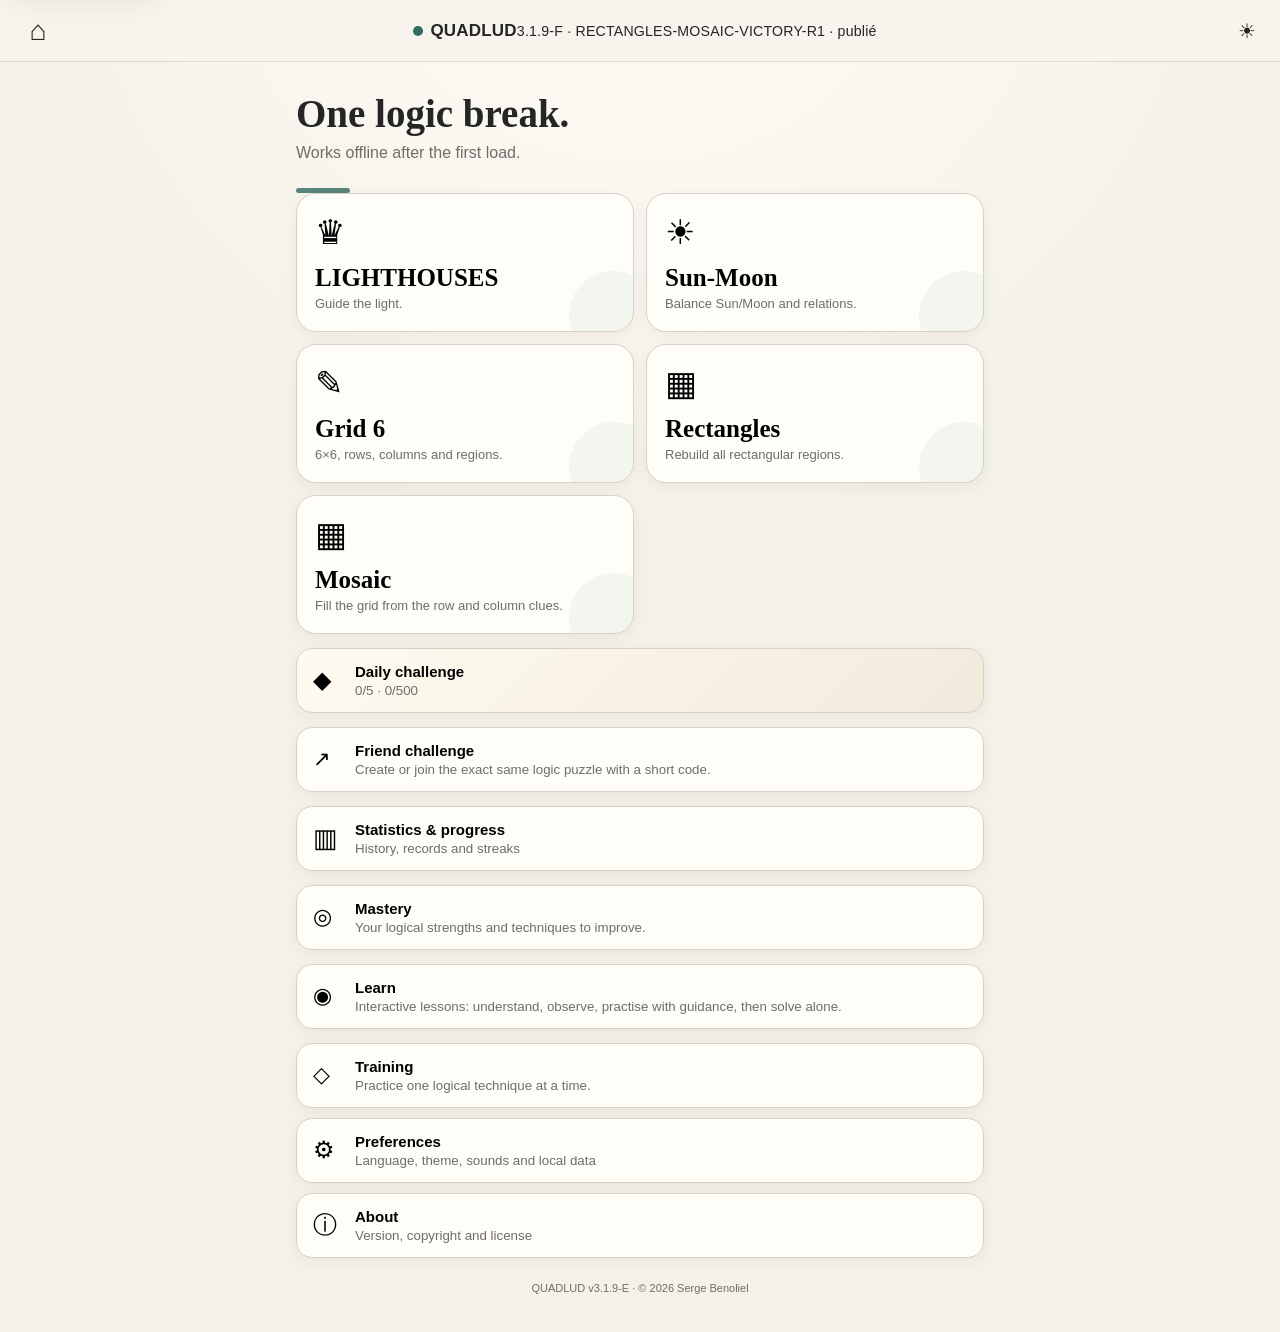
==== commit 649eb65d: "fix: align published F identity with build metadata" ====
--- a/index.html
+++ b/index.html
@@ -1 +1 @@
-<!-- QUADLUD Copyright © 2026 Serge Benoliel. All rights reserved. --><!doctype html><html lang="fr"><head><meta charset="utf-8"/><meta name="viewport" content="width=device-width,initial-scale=1,viewport-fit=cover"/><meta name="theme-color" content="#f7f4ec"/><link rel="stylesheet" href="styles-core.css?v=3.1.9-f-rectangles-mosaic-r1"/><link rel="stylesheet" href="styles-patches.css?v=3.1.8"/><link rel="stylesheet" href="styles-i18n.css?v=3.1.8"/><link rel="stylesheet" href="styles-pedagogy.css?v=3.1.1"/><link rel="stylesheet" href="styles-patches-direct.css?v=3.1.8"/><link rel="stylesheet" href="styles-accessibility.css?v=3.1.8"/><link rel="stylesheet" href="styles-sudoku-proof.css?v=3.1.8"/><link rel="stylesheet" href="styles-data.css?v=3.1.8"/><link rel="stylesheet" href="styles-nonogram.css?v=3.1.8-u13-nonogram"/><link rel="stylesheet" href="styles-mobile.css?v=3.1.8-u12-ipad-balance"/><link rel="stylesheet" href="ui-mobile-coach-fixes.css?v=3.1.8-u13-nonogram"/><link rel="stylesheet" href="tutor-action-first-navigation.css?v=3.1.9-hf3.9-r5.3-message-fit-r3"/><link rel="stylesheet" href="tango-causal-proof-projection.css?v=3.1.9-hf3.6-c2"/><link rel="stylesheet" href="tango-human-pedagogy-r4.css?v=3.1.9-r3ui-relation-balance-mobile-layout-v2" /><link rel="stylesheet" href="ui-consistency-v318.css?v=3.1.8-u14r1-coach-stability"/><title>QUADLUD</title></head><body><a class="skip-link" id="skipLink" href="#app">Aller au contenu</a><header class="topbar"><button class="icon-btn" id="homeBtn" aria-label="Accueil">⌂</button><div class="brand"><span class="brand-dot"></span><b>QUADLUD</b><small id="testBuildId">3.1.9-A · TANGO-R8-SHARDED-CACHE-R1 · candidate</small></div><div class="top-actions"><div class="timer" id="timer" hidden>00:00</div><button class="theme-btn" id="themeBtn">☀︎</button></div></header><main id="app"></main><div id="toast" class="toast"></div><div id="a11yLive" class="sr-only"></div><div id="busyOverlay" hidden><div><span>Génération…</span></div></div><script src="platform-web.js?v=3.1.8"></script><script src="web-storage.js?v=3.1.8"></script><script src="data-serialization.js?v=3.1.8"></script><script src="persistence-services.js?v=3.1.8"></script><script src="game-contract.js?v=3.1.8"></script><script src="game-manifest.js?v=3.1.8-u14r2-manifest"></script><script src="game-registry.js?v=3.1.8"></script><script src="logical-move.js?v=3.1.8"></script><script src="queens-logic.js?v=3.1.8"></script><script src="difficulty-rating.js?v=3.1.8"></script><script src="queens-difficulty.js?v=3.1.8"></script><script src="tango-logic.js?v=3.1.8"></script><script src="tango-difficulty.js?v=3.1.8"></script><script src="tutor-move-selector.js?v=3.1.9-a11"></script><script src="pedagogy-next-move-policy.js?v=3.1.9-hf3.8-r1"></script><script src="tango-played-move-planner.js?v=3.1.9-a13r3-advanced-frontier-v1"></script><script src="tango-attention-continuity-bridge.js?v=3.1.9-hf3.8-r1"></script><script src="tango-tutor-frontier-pruner-r5.js?v=3.1.9-hf3.9-r5.1b-v12"></script><script src="patches-logic.js?v=3.1.8"></script><script src="patches-difficulty.js?v=3.1.8"></script><script src="sudoku-logic.js?v=3.1.8"></script><script src="sudoku-difficulty.js?v=3.1.8"></script><script src="nonogram-logic.js?v=3.1.8"></script><script src="nonogram-validation-solver.js?v=3.1.8"></script><script src="nonogram-difficulty.js?v=3.1.8"></script><script src="generation-common.js?v=3.1.8"></script><script src="queens-qpool4.js?v=3.1.8"></script><script src="queens-generator.js?v=3.1.8"></script><script src="tango-diversity-pool.js?v=3.1.9-diversity-pilot-v4"></script><script src="tango-generator.js?v=3.1.9-diversity-pilot-v4"></script><script src="sudoku-generator.js?v=3.1.8"></script><script src="patches-generator.js?v=3.1.8"></script><script src="nonogram-generator.js?v=3.1.8"></script><script src="session-core.js?v=3.1.8"></script><script src="game-session-adapters.js?v=3.1.8"></script><script src="reasoning-view.js?v=3.1.8"></script><script src="game-ui-adapters.js?v=3.1.8"></script><script src="queens-ui.js?v=3.1.8"></script><script src="tango-ui.js?v=3.1.8"></script><script src="sudoku-ui.js?v=3.1.8"></script><script src="patches-ui.js?v=3.1.8"></script><script src="nonogram-ui.js?v=3.1.8-u13-nonogram"></script><script src="queens-runtime.js?v=3.1.8"></script><script src="tango-runtime.js?v=3.1.8"></script><script src="tango-pedagogy-unit-focus.js?v=3.1.9-r3ui-causal-focus-r4"></script><script src="tango-played-move-runtime.js?v=3.1.9-a13r6-single-proof-7d"></script><script src="tango-human-cost-bridge.js?v=3.1.9-r3ui-human-cost-7d-v5"></script><script src="cognitive-cost.js?v=3.1.9-cognitive-v1"></script><script src="tango-cognitive-patterns.js?v=3.1.9-cognitive-patterns-v1"></script><script src="tango-cognitive-pedagogy-bridge.js?v=3.1.9-cognitive-ranking-r2"></script><script src="tango-human-pedagogy-r4.js?v=3.1.9-r3ui-human-r4-hf3r2-contract"></script><script src="tango-cognitive-proof-stages-bridge.js?v=3.1.9-cognitive-stages-r1"></script><script src="tango-direct-visible-priority-bridge.js?v=3.1.9-direct-visible-priority-r1"></script><script src="tango-tutor-cache-contract-r8.js?v=3.1.9-r8-sync5-cognitive-sharded-lz4"></script><script src="tango-tutor-precomputed-cache.js?v=3.1.9-r8-sync5-cognitive-sharded-lz4"></script><script src="tango-tutor-single-planner-r5.js?v=3.1.9-cognitive-r4-cache-contract-guard"></script><script src="tango-causal-proof-model.js?v=3.1.9-hf3.9-r5.6-relation-proof-sequence"></script><script src="tango-progressive-proof-bridge.js?v=3.1.9-r3ui-progressive-proof-r7-derived-provenance"></script><script src="sudoku-runtime.js?v=3.1.8"></script><script src="patches-runtime.js?v=3.1.8"></script><script src="nonogram-runtime.js?v=3.1.8"></script><script src="game-pedagogy-adapters.js?v=3.1.8"></script><script src="queens-pedagogy.js?v=3.1.8"></script><script src="tango-pedagogy.js?v=3.1.8"></script><script src="sudoku-pedagogy.js?v=3.1.8"></script><script src="patches-pedagogy.js?v=3.1.8"></script><script src="pedagogy-metadata.js?v=3.1.8"></script><script src="reasoning-presentation.js?v=3.1.8"></script><script src="queens-reasoning-presentation.js?v=3.1.8"></script><script src="tango-reasoning-presentation.js?v=3.1.9-r3ui-visible-unit-labels-r1"></script><script src="sudoku-reasoning-presentation.js?v=3.1.8"></script><script src="patches-reasoning-presentation.js?v=3.1.8"></script><script src="nonogram-reasoning-presentation.js?v=3.1.8"></script><script src="nonogram-pedagogy.js?v=3.1.8-u13-nonogram"></script><script src="nonogram-pedagogy-atomic.js?v=3.1.8-u13-nonogram"></script><script src="i18n-catalog.js?v=3.1.8"></script><script src="queens-i18n.js?v=3.1.8"></script><script src="tango-i18n.js?v=3.1.8"></script><script src="sudoku-i18n.js?v=3.1.8"></script><script src="patches-i18n.js?v=3.1.8"></script><script src="nonogram-i18n.js?v=3.1.8"></script><script src="mastery-model.js?v=3.1.8"></script><script src="progression-stats.js?v=3.1.8"></script><script src="challenge-protocol.js?v=3.1.8"></script><script src="daily-model.js?v=3.1.8"></script><script src="diagnostic-ui-structural.js?v=3.1.8"></script><script src="diagnostic-attachments.js?v=3.1.8"></script><script src="diagnostic-recorder.js?v=3.1.8"></script><script src="tango-runtime-pool-data.js?v=3.1.9-r8-exact"></script><script src="tango-precomputed-pool-runtime.js?v=3.1.9-r8-exact"></script><script src="app-precompute.js?v=3.1.8"></script><script src="audio-web.js?v=3.1.9-c-snd3-r1"></script><script src="audio-service.js?v=3.1.9-c-snd3-r1"></script><script src="audio-event-bridge.js?v=3.1.9-c-snd3-r1"></script><script src="victory-presentation.js?v=3.1.9-f-rectangles-mosaic-r1"></script><script src="app.js?v=3.1.9-f-rectangles-mosaic-r1"></script><script src="move-trust.js?v=3.1.8"></script><script src="coach-presentation-bridge.js?v=3.1.8-u14r1-coach-stability"></script><script src="ui-mobile-coach-fixes.js?v=3.1.8"></script><script src="tutor-action-first-navigation.js?v=3.1.9-hf3.9-r5.2-action-atomicity-r1"></script><script src="tango-causal-proof-projection.js?v=3.1.9-hf3.6-c1"></script><script src="tango-causal-proof-c2-bridge.js?v=3.1.9-hf3.6-c2"></script><script src="ui-consistency-v318.js?v=3.1.8-u14r1-coach-stability"></script><script src="tango-contradiction-visuals.js?v=3.1.9-r3ui-contradiction-visual-r1"></script><script src="tango-tutor-clarity.js?v=3.1.9-r3ui-local-proof-r2"></script><script src="tango-proof-contract-hf37.js?v=3.1.9-hf3.8-r1"></script><script src="tango-semantic-coherence-hf39.js?v=3.1.9-hf3.9-r5.5-stage-order"></script><script src="tango-semantic-stabilizer-hf39-r4.js?v=3.1.9-hf3.9-r4-marker-projection-v3-causal-closure"></script><script src="tango-tutor-attention-orchestrator-r5.js?v=3.1.9-hf3.9-r5.4"></script><script src="tango-tutor-human-regression-r54.js?v=3.1.9-hf3.9-r5.4-mobile-layout-v3"></script><script src="tango-tutor-causal-atomic-r55.js?v=3.1.9-hf3.9-r5.6-causal-closure-v17"></script><script src="tango-pedagogy-text-finalizer.js?v=3.1.9-hf3.6-retest3"></script></body></html>
+<!-- QUADLUD Copyright © 2026 Serge Benoliel. All rights reserved. --><!doctype html><html lang="fr"><head><meta charset="utf-8"/><meta name="viewport" content="width=device-width,initial-scale=1,viewport-fit=cover"/><meta name="theme-color" content="#f7f4ec"/><link rel="stylesheet" href="styles-core.css?v=3.1.9-f-rectangles-mosaic-r1"/><link rel="stylesheet" href="styles-patches.css?v=3.1.8"/><link rel="stylesheet" href="styles-i18n.css?v=3.1.8"/><link rel="stylesheet" href="styles-pedagogy.css?v=3.1.1"/><link rel="stylesheet" href="styles-patches-direct.css?v=3.1.8"/><link rel="stylesheet" href="styles-accessibility.css?v=3.1.8"/><link rel="stylesheet" href="styles-sudoku-proof.css?v=3.1.8"/><link rel="stylesheet" href="styles-data.css?v=3.1.8"/><link rel="stylesheet" href="styles-nonogram.css?v=3.1.8-u13-nonogram"/><link rel="stylesheet" href="styles-mobile.css?v=3.1.8-u12-ipad-balance"/><link rel="stylesheet" href="ui-mobile-coach-fixes.css?v=3.1.8-u13-nonogram"/><link rel="stylesheet" href="tutor-action-first-navigation.css?v=3.1.9-hf3.9-r5.3-message-fit-r3"/><link rel="stylesheet" href="tango-causal-proof-projection.css?v=3.1.9-hf3.6-c2"/><link rel="stylesheet" href="tango-human-pedagogy-r4.css?v=3.1.9-r3ui-relation-balance-mobile-layout-v2" /><link rel="stylesheet" href="ui-consistency-v318.css?v=3.1.8-u14r1-coach-stability"/><title>QUADLUD</title></head><body><a class="skip-link" id="skipLink" href="#app">Aller au contenu</a><header class="topbar"><button class="icon-btn" id="homeBtn" aria-label="Accueil">⌂</button><div class="brand"><span class="brand-dot"></span><b>QUADLUD</b><small id="testBuildId">3.1.9-F · RECTANGLES-MOSAIC-VICTORY-R1 · publié</small></div><div class="top-actions"><div class="timer" id="timer" hidden>00:00</div><button class="theme-btn" id="themeBtn">☀︎</button></div></header><main id="app"></main><div id="toast" class="toast"></div><div id="a11yLive" class="sr-only"></div><div id="busyOverlay" hidden><div><span>Génération…</span></div></div><script src="platform-web.js?v=3.1.8"></script><script src="web-storage.js?v=3.1.8"></script><script src="data-serialization.js?v=3.1.8"></script><script src="persistence-services.js?v=3.1.8"></script><script src="game-contract.js?v=3.1.8"></script><script src="game-manifest.js?v=3.1.8-u14r2-manifest"></script><script src="game-registry.js?v=3.1.8"></script><script src="logical-move.js?v=3.1.8"></script><script src="queens-logic.js?v=3.1.8"></script><script src="difficulty-rating.js?v=3.1.8"></script><script src="queens-difficulty.js?v=3.1.8"></script><script src="tango-logic.js?v=3.1.8"></script><script src="tango-difficulty.js?v=3.1.8"></script><script src="tutor-move-selector.js?v=3.1.9-a11"></script><script src="pedagogy-next-move-policy.js?v=3.1.9-hf3.8-r1"></script><script src="tango-played-move-planner.js?v=3.1.9-a13r3-advanced-frontier-v1"></script><script src="tango-attention-continuity-bridge.js?v=3.1.9-hf3.8-r1"></script><script src="tango-tutor-frontier-pruner-r5.js?v=3.1.9-hf3.9-r5.1b-v12"></script><script src="patches-logic.js?v=3.1.8"></script><script src="patches-difficulty.js?v=3.1.8"></script><script src="sudoku-logic.js?v=3.1.8"></script><script src="sudoku-difficulty.js?v=3.1.8"></script><script src="nonogram-logic.js?v=3.1.8"></script><script src="nonogram-validation-solver.js?v=3.1.8"></script><script src="nonogram-difficulty.js?v=3.1.8"></script><script src="generation-common.js?v=3.1.8"></script><script src="queens-qpool4.js?v=3.1.8"></script><script src="queens-generator.js?v=3.1.8"></script><script src="tango-diversity-pool.js?v=3.1.9-diversity-pilot-v4"></script><script src="tango-generator.js?v=3.1.9-diversity-pilot-v4"></script><script src="sudoku-generator.js?v=3.1.8"></script><script src="patches-generator.js?v=3.1.8"></script><script src="nonogram-generator.js?v=3.1.8"></script><script src="session-core.js?v=3.1.8"></script><script src="game-session-adapters.js?v=3.1.8"></script><script src="reasoning-view.js?v=3.1.8"></script><script src="game-ui-adapters.js?v=3.1.8"></script><script src="queens-ui.js?v=3.1.8"></script><script src="tango-ui.js?v=3.1.8"></script><script src="sudoku-ui.js?v=3.1.8"></script><script src="patches-ui.js?v=3.1.8"></script><script src="nonogram-ui.js?v=3.1.8-u13-nonogram"></script><script src="queens-runtime.js?v=3.1.8"></script><script src="tango-runtime.js?v=3.1.8"></script><script src="tango-pedagogy-unit-focus.js?v=3.1.9-r3ui-causal-focus-r4"></script><script src="tango-played-move-runtime.js?v=3.1.9-a13r6-single-proof-7d"></script><script src="tango-human-cost-bridge.js?v=3.1.9-r3ui-human-cost-7d-v5"></script><script src="cognitive-cost.js?v=3.1.9-cognitive-v1"></script><script src="tango-cognitive-patterns.js?v=3.1.9-cognitive-patterns-v1"></script><script src="tango-cognitive-pedagogy-bridge.js?v=3.1.9-cognitive-ranking-r2"></script><script src="tango-human-pedagogy-r4.js?v=3.1.9-r3ui-human-r4-hf3r2-contract"></script><script src="tango-cognitive-proof-stages-bridge.js?v=3.1.9-cognitive-stages-r1"></script><script src="tango-direct-visible-priority-bridge.js?v=3.1.9-direct-visible-priority-r1"></script><script src="tango-tutor-cache-contract-r8.js?v=3.1.9-r8-sync5-cognitive-sharded-lz4"></script><script src="tango-tutor-precomputed-cache.js?v=3.1.9-r8-sync5-cognitive-sharded-lz4"></script><script src="tango-tutor-single-planner-r5.js?v=3.1.9-cognitive-r4-cache-contract-guard"></script><script src="tango-causal-proof-model.js?v=3.1.9-hf3.9-r5.6-relation-proof-sequence"></script><script src="tango-progressive-proof-bridge.js?v=3.1.9-r3ui-progressive-proof-r7-derived-provenance"></script><script src="sudoku-runtime.js?v=3.1.8"></script><script src="patches-runtime.js?v=3.1.8"></script><script src="nonogram-runtime.js?v=3.1.8"></script><script src="game-pedagogy-adapters.js?v=3.1.8"></script><script src="queens-pedagogy.js?v=3.1.8"></script><script src="tango-pedagogy.js?v=3.1.8"></script><script src="sudoku-pedagogy.js?v=3.1.8"></script><script src="patches-pedagogy.js?v=3.1.8"></script><script src="pedagogy-metadata.js?v=3.1.8"></script><script src="reasoning-presentation.js?v=3.1.8"></script><script src="queens-reasoning-presentation.js?v=3.1.8"></script><script src="tango-reasoning-presentation.js?v=3.1.9-r3ui-visible-unit-labels-r1"></script><script src="sudoku-reasoning-presentation.js?v=3.1.8"></script><script src="patches-reasoning-presentation.js?v=3.1.8"></script><script src="nonogram-reasoning-presentation.js?v=3.1.8"></script><script src="nonogram-pedagogy.js?v=3.1.8-u13-nonogram"></script><script src="nonogram-pedagogy-atomic.js?v=3.1.8-u13-nonogram"></script><script src="i18n-catalog.js?v=3.1.8"></script><script src="queens-i18n.js?v=3.1.8"></script><script src="tango-i18n.js?v=3.1.8"></script><script src="sudoku-i18n.js?v=3.1.8"></script><script src="patches-i18n.js?v=3.1.8"></script><script src="nonogram-i18n.js?v=3.1.8"></script><script src="mastery-model.js?v=3.1.8"></script><script src="progression-stats.js?v=3.1.8"></script><script src="challenge-protocol.js?v=3.1.8"></script><script src="daily-model.js?v=3.1.8"></script><script src="diagnostic-ui-structural.js?v=3.1.8"></script><script src="diagnostic-attachments.js?v=3.1.8"></script><script src="diagnostic-recorder.js?v=3.1.8"></script><script src="tango-runtime-pool-data.js?v=3.1.9-r8-exact"></script><script src="tango-precomputed-pool-runtime.js?v=3.1.9-r8-exact"></script><script src="app-precompute.js?v=3.1.8"></script><script src="audio-web.js?v=3.1.9-c-snd3-r1"></script><script src="audio-service.js?v=3.1.9-c-snd3-r1"></script><script src="audio-event-bridge.js?v=3.1.9-c-snd3-r1"></script><script src="victory-presentation.js?v=3.1.9-f-rectangles-mosaic-r1"></script><script src="app.js?v=3.1.9-f-rectangles-mosaic-r1"></script><script src="move-trust.js?v=3.1.8"></script><script src="coach-presentation-bridge.js?v=3.1.8-u14r1-coach-stability"></script><script src="ui-mobile-coach-fixes.js?v=3.1.8"></script><script src="tutor-action-first-navigation.js?v=3.1.9-hf3.9-r5.2-action-atomicity-r1"></script><script src="tango-causal-proof-projection.js?v=3.1.9-hf3.6-c1"></script><script src="tango-causal-proof-c2-bridge.js?v=3.1.9-hf3.6-c2"></script><script src="ui-consistency-v318.js?v=3.1.8-u14r1-coach-stability"></script><script src="tango-contradiction-visuals.js?v=3.1.9-r3ui-contradiction-visual-r1"></script><script src="tango-tutor-clarity.js?v=3.1.9-r3ui-local-proof-r2"></script><script src="tango-proof-contract-hf37.js?v=3.1.9-hf3.8-r1"></script><script src="tango-semantic-coherence-hf39.js?v=3.1.9-hf3.9-r5.5-stage-order"></script><script src="tango-semantic-stabilizer-hf39-r4.js?v=3.1.9-hf3.9-r4-marker-projection-v3-causal-closure"></script><script src="tango-tutor-attention-orchestrator-r5.js?v=3.1.9-hf3.9-r5.4"></script><script src="tango-tutor-human-regression-r54.js?v=3.1.9-hf3.9-r5.4-mobile-layout-v3"></script><script src="tango-tutor-causal-atomic-r55.js?v=3.1.9-hf3.9-r5.6-causal-closure-v17"></script><script src="tango-pedagogy-text-finalizer.js?v=3.1.9-hf3.6-retest3"></script></body></html>
--- a/styles-core.css
+++ b/styles-core.css
@@ -505,12 +505,23 @@
 #sboard.sudoku-victory-active>.sudoku-victory-cell{animation:sudokuVictoryScan 620ms cubic-bezier(.2,.8,.25,1) calc(var(--victory-delay,0ms) + var(--victory-ring,0ms)) both}
 @keyframes sudokuVictoryScan{0%{transform:scale(.94);box-shadow:inset 0 0 0 transparent}38%{transform:scale(1.045);box-shadow:inset 0 0 0 2px color-mix(in srgb,var(--accent) 58%,transparent)}62%{transform:scale(.985)}100%{transform:scale(1);box-shadow:inset 0 0 0 transparent}}
 @keyframes sudokuVictoryBoardWave{0%,72%,100%{filter:none}84%{filter:drop-shadow(0 0 12px color-mix(in srgb,var(--accent) 30%,transparent))}}
+/* v3.1.9-F — Rectangles final assembly and Mosaïque image reveal. */
+#pboard.patches-victory-active{animation:patchesVictoryBoard 1450ms ease-in-out both}
+#pboard.patches-victory-active>.patches-victory-cell{transform-origin:center;animation:patchesVictoryAssemble 560ms cubic-bezier(.2,.8,.25,1) var(--victory-delay,0ms) both}
+@keyframes patchesVictoryAssemble{0%{opacity:.62;transform:scale(.9);filter:saturate(.72)}55%{opacity:1;transform:scale(1.035);filter:saturate(1.18)}100%{transform:scale(1);filter:none}}
+@keyframes patchesVictoryBoard{0%,72%,100%{box-shadow:none}84%{box-shadow:0 0 0 3px color-mix(in srgb,var(--accent) 42%,transparent),0 0 16px color-mix(in srgb,var(--accent) 24%,transparent)}}
+#ngboard.nonogram-victory-active{animation:nonogramVictoryBoard 1600ms ease-in-out both}
+#ngboard.nonogram-victory-active>.nonogram-victory-filled{animation:nonogramVictoryReveal 620ms cubic-bezier(.2,.8,.25,1) var(--victory-delay,0ms) both}
+#ngboard.nonogram-victory-active>.nonogram-victory-empty{animation:nonogramVictorySettle 420ms ease-out var(--victory-delay,0ms) both}
+@keyframes nonogramVictoryReveal{0%{opacity:.3;transform:scale(.72)}58%{opacity:1;transform:scale(1.08);box-shadow:inset 0 0 0 2px color-mix(in srgb,var(--accent) 52%,transparent)}100%{transform:scale(1);box-shadow:none}}
+@keyframes nonogramVictorySettle{0%{opacity:.55}100%{opacity:1}}
+@keyframes nonogramVictoryBoard{0%,74%,100%{filter:none}86%{filter:drop-shadow(0 0 11px color-mix(in srgb,var(--accent) 28%,transparent))}}
 #qboard.lighthouses-victory-reduced .lighthouse-halo.lighthouses-victory-halo{opacity:1!important}
 @media(prefers-reduced-motion:reduce){
   .lighthouses-victory-layer,.lighthouses-victory-origin,.lighthouses-victory-beam{display:none!important;animation:none!important}
   #qboard.lighthouses-victory-reduced .lighthouse-halo.lighthouses-victory-halo{opacity:1!important;animation:none!important}
-  #tboard.tango-victory-active,#sboard.sudoku-victory-active{animation:sensorialVictoryReduced 380ms ease-out both!important}
-  #tboard.tango-victory-active>.tango-victory-cell,#sboard.sudoku-victory-active>.sudoku-victory-cell{animation:none!important;transform:none!important}
+  #tboard.tango-victory-active,#sboard.sudoku-victory-active,#pboard.patches-victory-active,#ngboard.nonogram-victory-active{animation:sensorialVictoryReduced 380ms ease-out both!important}
+  #tboard.tango-victory-active>.tango-victory-cell,#sboard.sudoku-victory-active>.sudoku-victory-cell,#pboard.patches-victory-active>.patches-victory-cell,#ngboard.nonogram-victory-active>.nonogram-victory-cell{animation:none!important;transform:none!important}
 }
 @keyframes sensorialVictoryReduced{50%{box-shadow:0 0 0 3px color-mix(in srgb,var(--accent) 38%,transparent)}to{box-shadow:none}}
 @media(forced-colors:active){
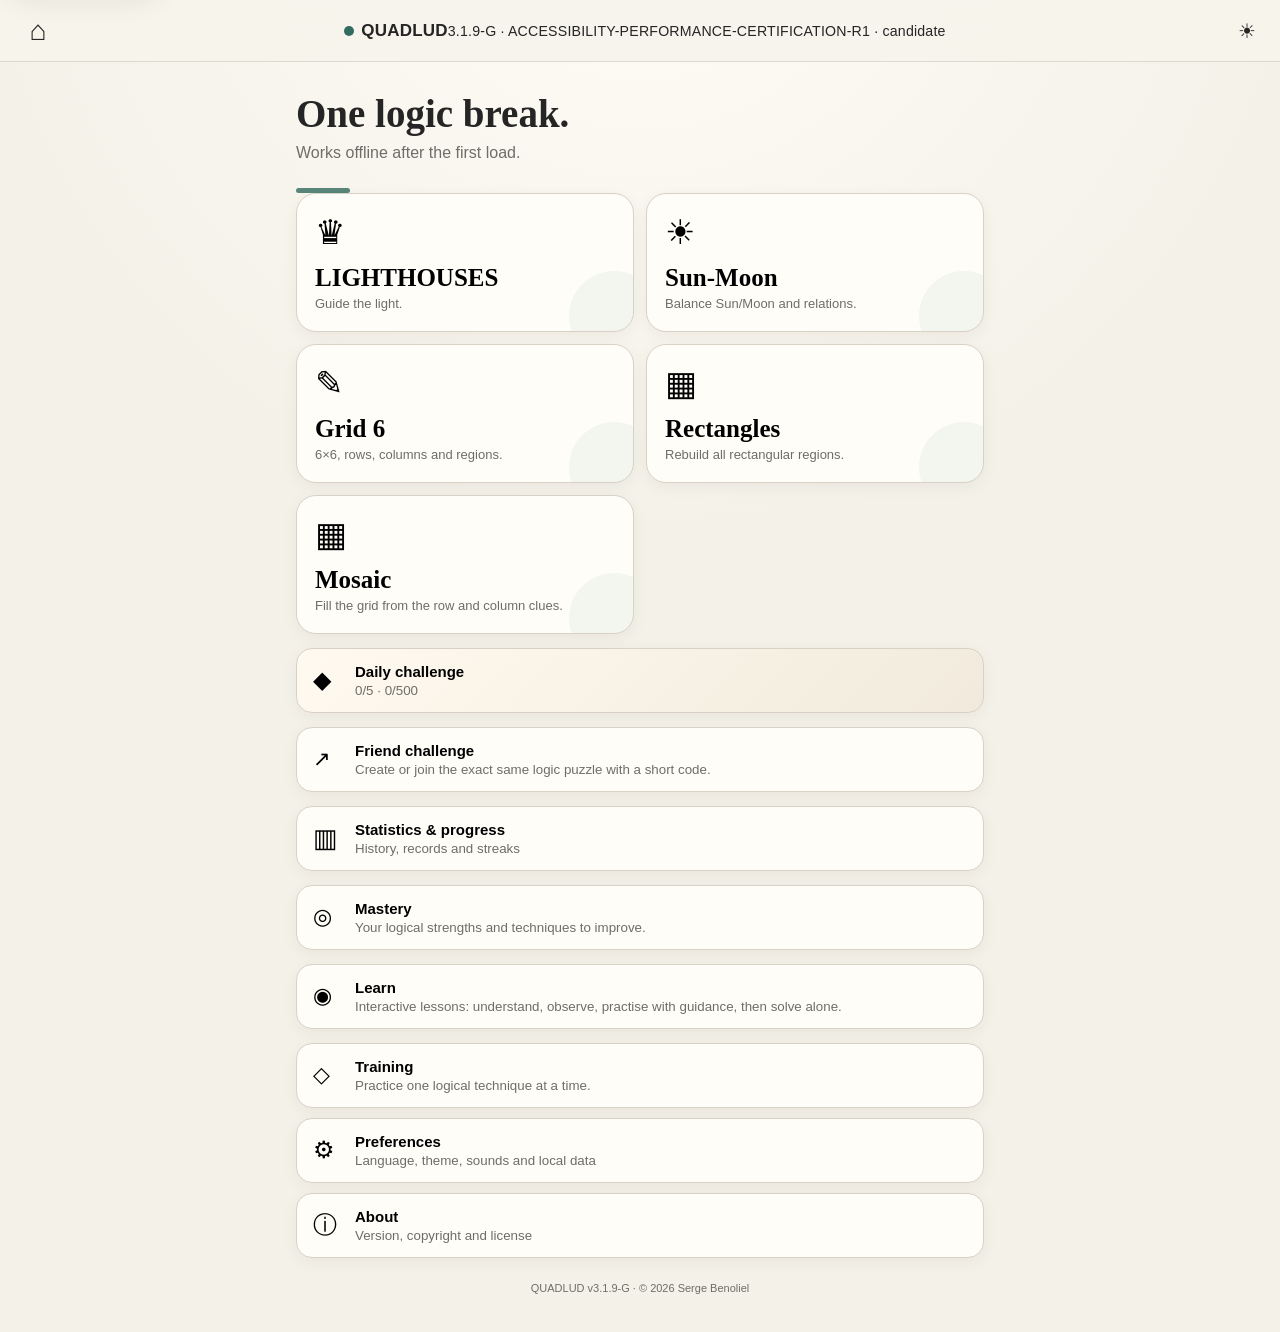
==== commit 6e69f1d1: "chore: align G candidate runtime metadata" ====
--- a/index.html
+++ b/index.html
@@ -1 +1 @@
-<!-- QUADLUD Copyright © 2026 Serge Benoliel. All rights reserved. --><!doctype html><html lang="fr"><head><meta charset="utf-8"/><meta name="viewport" content="width=device-width,initial-scale=1,viewport-fit=cover"/><meta name="theme-color" content="#f7f4ec"/><link rel="stylesheet" href="styles-core.css?v=3.1.9-f-rectangles-mosaic-r1"/><link rel="stylesheet" href="styles-patches.css?v=3.1.8"/><link rel="stylesheet" href="styles-i18n.css?v=3.1.8"/><link rel="stylesheet" href="styles-pedagogy.css?v=3.1.1"/><link rel="stylesheet" href="styles-patches-direct.css?v=3.1.8"/><link rel="stylesheet" href="styles-accessibility.css?v=3.1.8"/><link rel="stylesheet" href="styles-sudoku-proof.css?v=3.1.8"/><link rel="stylesheet" href="styles-data.css?v=3.1.8"/><link rel="stylesheet" href="styles-nonogram.css?v=3.1.8-u13-nonogram"/><link rel="stylesheet" href="styles-mobile.css?v=3.1.8-u12-ipad-balance"/><link rel="stylesheet" href="ui-mobile-coach-fixes.css?v=3.1.8-u13-nonogram"/><link rel="stylesheet" href="tutor-action-first-navigation.css?v=3.1.9-hf3.9-r5.3-message-fit-r3"/><link rel="stylesheet" href="tango-causal-proof-projection.css?v=3.1.9-hf3.6-c2"/><link rel="stylesheet" href="tango-human-pedagogy-r4.css?v=3.1.9-r3ui-relation-balance-mobile-layout-v2" /><link rel="stylesheet" href="ui-consistency-v318.css?v=3.1.8-u14r1-coach-stability"/><title>QUADLUD</title></head><body><a class="skip-link" id="skipLink" href="#app">Aller au contenu</a><header class="topbar"><button class="icon-btn" id="homeBtn" aria-label="Accueil">⌂</button><div class="brand"><span class="brand-dot"></span><b>QUADLUD</b><small id="testBuildId">3.1.9-F · RECTANGLES-MOSAIC-VICTORY-R1 · publié</small></div><div class="top-actions"><div class="timer" id="timer" hidden>00:00</div><button class="theme-btn" id="themeBtn">☀︎</button></div></header><main id="app"></main><div id="toast" class="toast"></div><div id="a11yLive" class="sr-only"></div><div id="busyOverlay" hidden><div><span>Génération…</span></div></div><script src="platform-web.js?v=3.1.8"></script><script src="web-storage.js?v=3.1.8"></script><script src="data-serialization.js?v=3.1.8"></script><script src="persistence-services.js?v=3.1.8"></script><script src="game-contract.js?v=3.1.8"></script><script src="game-manifest.js?v=3.1.8-u14r2-manifest"></script><script src="game-registry.js?v=3.1.8"></script><script src="logical-move.js?v=3.1.8"></script><script src="queens-logic.js?v=3.1.8"></script><script src="difficulty-rating.js?v=3.1.8"></script><script src="queens-difficulty.js?v=3.1.8"></script><script src="tango-logic.js?v=3.1.8"></script><script src="tango-difficulty.js?v=3.1.8"></script><script src="tutor-move-selector.js?v=3.1.9-a11"></script><script src="pedagogy-next-move-policy.js?v=3.1.9-hf3.8-r1"></script><script src="tango-played-move-planner.js?v=3.1.9-a13r3-advanced-frontier-v1"></script><script src="tango-attention-continuity-bridge.js?v=3.1.9-hf3.8-r1"></script><script src="tango-tutor-frontier-pruner-r5.js?v=3.1.9-hf3.9-r5.1b-v12"></script><script src="patches-logic.js?v=3.1.8"></script><script src="patches-difficulty.js?v=3.1.8"></script><script src="sudoku-logic.js?v=3.1.8"></script><script src="sudoku-difficulty.js?v=3.1.8"></script><script src="nonogram-logic.js?v=3.1.8"></script><script src="nonogram-validation-solver.js?v=3.1.8"></script><script src="nonogram-difficulty.js?v=3.1.8"></script><script src="generation-common.js?v=3.1.8"></script><script src="queens-qpool4.js?v=3.1.8"></script><script src="queens-generator.js?v=3.1.8"></script><script src="tango-diversity-pool.js?v=3.1.9-diversity-pilot-v4"></script><script src="tango-generator.js?v=3.1.9-diversity-pilot-v4"></script><script src="sudoku-generator.js?v=3.1.8"></script><script src="patches-generator.js?v=3.1.8"></script><script src="nonogram-generator.js?v=3.1.8"></script><script src="session-core.js?v=3.1.8"></script><script src="game-session-adapters.js?v=3.1.8"></script><script src="reasoning-view.js?v=3.1.8"></script><script src="game-ui-adapters.js?v=3.1.8"></script><script src="queens-ui.js?v=3.1.8"></script><script src="tango-ui.js?v=3.1.8"></script><script src="sudoku-ui.js?v=3.1.8"></script><script src="patches-ui.js?v=3.1.8"></script><script src="nonogram-ui.js?v=3.1.8-u13-nonogram"></script><script src="queens-runtime.js?v=3.1.8"></script><script src="tango-runtime.js?v=3.1.8"></script><script src="tango-pedagogy-unit-focus.js?v=3.1.9-r3ui-causal-focus-r4"></script><script src="tango-played-move-runtime.js?v=3.1.9-a13r6-single-proof-7d"></script><script src="tango-human-cost-bridge.js?v=3.1.9-r3ui-human-cost-7d-v5"></script><script src="cognitive-cost.js?v=3.1.9-cognitive-v1"></script><script src="tango-cognitive-patterns.js?v=3.1.9-cognitive-patterns-v1"></script><script src="tango-cognitive-pedagogy-bridge.js?v=3.1.9-cognitive-ranking-r2"></script><script src="tango-human-pedagogy-r4.js?v=3.1.9-r3ui-human-r4-hf3r2-contract"></script><script src="tango-cognitive-proof-stages-bridge.js?v=3.1.9-cognitive-stages-r1"></script><script src="tango-direct-visible-priority-bridge.js?v=3.1.9-direct-visible-priority-r1"></script><script src="tango-tutor-cache-contract-r8.js?v=3.1.9-r8-sync5-cognitive-sharded-lz4"></script><script src="tango-tutor-precomputed-cache.js?v=3.1.9-r8-sync5-cognitive-sharded-lz4"></script><script src="tango-tutor-single-planner-r5.js?v=3.1.9-cognitive-r4-cache-contract-guard"></script><script src="tango-causal-proof-model.js?v=3.1.9-hf3.9-r5.6-relation-proof-sequence"></script><script src="tango-progressive-proof-bridge.js?v=3.1.9-r3ui-progressive-proof-r7-derived-provenance"></script><script src="sudoku-runtime.js?v=3.1.8"></script><script src="patches-runtime.js?v=3.1.8"></script><script src="nonogram-runtime.js?v=3.1.8"></script><script src="game-pedagogy-adapters.js?v=3.1.8"></script><script src="queens-pedagogy.js?v=3.1.8"></script><script src="tango-pedagogy.js?v=3.1.8"></script><script src="sudoku-pedagogy.js?v=3.1.8"></script><script src="patches-pedagogy.js?v=3.1.8"></script><script src="pedagogy-metadata.js?v=3.1.8"></script><script src="reasoning-presentation.js?v=3.1.8"></script><script src="queens-reasoning-presentation.js?v=3.1.8"></script><script src="tango-reasoning-presentation.js?v=3.1.9-r3ui-visible-unit-labels-r1"></script><script src="sudoku-reasoning-presentation.js?v=3.1.8"></script><script src="patches-reasoning-presentation.js?v=3.1.8"></script><script src="nonogram-reasoning-presentation.js?v=3.1.8"></script><script src="nonogram-pedagogy.js?v=3.1.8-u13-nonogram"></script><script src="nonogram-pedagogy-atomic.js?v=3.1.8-u13-nonogram"></script><script src="i18n-catalog.js?v=3.1.8"></script><script src="queens-i18n.js?v=3.1.8"></script><script src="tango-i18n.js?v=3.1.8"></script><script src="sudoku-i18n.js?v=3.1.8"></script><script src="patches-i18n.js?v=3.1.8"></script><script src="nonogram-i18n.js?v=3.1.8"></script><script src="mastery-model.js?v=3.1.8"></script><script src="progression-stats.js?v=3.1.8"></script><script src="challenge-protocol.js?v=3.1.8"></script><script src="daily-model.js?v=3.1.8"></script><script src="diagnostic-ui-structural.js?v=3.1.8"></script><script src="diagnostic-attachments.js?v=3.1.8"></script><script src="diagnostic-recorder.js?v=3.1.8"></script><script src="tango-runtime-pool-data.js?v=3.1.9-r8-exact"></script><script src="tango-precomputed-pool-runtime.js?v=3.1.9-r8-exact"></script><script src="app-precompute.js?v=3.1.8"></script><script src="audio-web.js?v=3.1.9-c-snd3-r1"></script><script src="audio-service.js?v=3.1.9-c-snd3-r1"></script><script src="audio-event-bridge.js?v=3.1.9-c-snd3-r1"></script><script src="victory-presentation.js?v=3.1.9-f-rectangles-mosaic-r1"></script><script src="app.js?v=3.1.9-f-rectangles-mosaic-r1"></script><script src="move-trust.js?v=3.1.8"></script><script src="coach-presentation-bridge.js?v=3.1.8-u14r1-coach-stability"></script><script src="ui-mobile-coach-fixes.js?v=3.1.8"></script><script src="tutor-action-first-navigation.js?v=3.1.9-hf3.9-r5.2-action-atomicity-r1"></script><script src="tango-causal-proof-projection.js?v=3.1.9-hf3.6-c1"></script><script src="tango-causal-proof-c2-bridge.js?v=3.1.9-hf3.6-c2"></script><script src="ui-consistency-v318.js?v=3.1.8-u14r1-coach-stability"></script><script src="tango-contradiction-visuals.js?v=3.1.9-r3ui-contradiction-visual-r1"></script><script src="tango-tutor-clarity.js?v=3.1.9-r3ui-local-proof-r2"></script><script src="tango-proof-contract-hf37.js?v=3.1.9-hf3.8-r1"></script><script src="tango-semantic-coherence-hf39.js?v=3.1.9-hf3.9-r5.5-stage-order"></script><script src="tango-semantic-stabilizer-hf39-r4.js?v=3.1.9-hf3.9-r4-marker-projection-v3-causal-closure"></script><script src="tango-tutor-attention-orchestrator-r5.js?v=3.1.9-hf3.9-r5.4"></script><script src="tango-tutor-human-regression-r54.js?v=3.1.9-hf3.9-r5.4-mobile-layout-v3"></script><script src="tango-tutor-causal-atomic-r55.js?v=3.1.9-hf3.9-r5.6-causal-closure-v17"></script><script src="tango-pedagogy-text-finalizer.js?v=3.1.9-hf3.6-retest3"></script></body></html>
+<!-- QUADLUD Copyright © 2026 Serge Benoliel. All rights reserved. --><!doctype html><html lang="fr"><head><meta charset="utf-8"/><meta name="viewport" content="width=device-width,initial-scale=1,viewport-fit=cover"/><meta name="theme-color" content="#f7f4ec"/><link rel="stylesheet" href="styles-core.css?v=3.1.9-g-certification-r1"/><link rel="stylesheet" href="styles-patches.css?v=3.1.8"/><link rel="stylesheet" href="styles-i18n.css?v=3.1.8"/><link rel="stylesheet" href="styles-pedagogy.css?v=3.1.1"/><link rel="stylesheet" href="styles-patches-direct.css?v=3.1.8"/><link rel="stylesheet" href="styles-accessibility.css?v=3.1.8"/><link rel="stylesheet" href="styles-sudoku-proof.css?v=3.1.8"/><link rel="stylesheet" href="styles-data.css?v=3.1.8"/><link rel="stylesheet" href="styles-nonogram.css?v=3.1.8-u13-nonogram"/><link rel="stylesheet" href="styles-mobile.css?v=3.1.8-u12-ipad-balance"/><link rel="stylesheet" href="ui-mobile-coach-fixes.css?v=3.1.8-u13-nonogram"/><link rel="stylesheet" href="tutor-action-first-navigation.css?v=3.1.9-hf3.9-r5.3-message-fit-r3"/><link rel="stylesheet" href="tango-causal-proof-projection.css?v=3.1.9-hf3.6-c2"/><link rel="stylesheet" href="tango-human-pedagogy-r4.css?v=3.1.9-r3ui-relation-balance-mobile-layout-v2" /><link rel="stylesheet" href="ui-consistency-v318.css?v=3.1.8-u14r1-coach-stability"/><title>QUADLUD</title></head><body><a class="skip-link" id="skipLink" href="#app">Aller au contenu</a><header class="topbar"><button class="icon-btn" id="homeBtn" aria-label="Accueil">⌂</button><div class="brand"><span class="brand-dot"></span><b>QUADLUD</b><small id="testBuildId">3.1.9-G · ACCESSIBILITY-PERFORMANCE-CERTIFICATION-R1 · candidate</small></div><div class="top-actions"><div class="timer" id="timer" hidden>00:00</div><button class="theme-btn" id="themeBtn">☀︎</button></div></header><main id="app"></main><div id="toast" class="toast"></div><div id="a11yLive" class="sr-only"></div><div id="busyOverlay" hidden><div><span>Génération…</span></div></div><script src="platform-web.js?v=3.1.8"></script><script src="web-storage.js?v=3.1.8"></script><script src="data-serialization.js?v=3.1.8"></script><script src="persistence-services.js?v=3.1.8"></script><script src="game-contract.js?v=3.1.8"></script><script src="game-manifest.js?v=3.1.8-u14r2-manifest"></script><script src="game-registry.js?v=3.1.8"></script><script src="logical-move.js?v=3.1.8"></script><script src="queens-logic.js?v=3.1.8"></script><script src="difficulty-rating.js?v=3.1.8"></script><script src="queens-difficulty.js?v=3.1.8"></script><script src="tango-logic.js?v=3.1.8"></script><script src="tango-difficulty.js?v=3.1.8"></script><script src="tutor-move-selector.js?v=3.1.9-a11"></script><script src="pedagogy-next-move-policy.js?v=3.1.9-hf3.8-r1"></script><script src="tango-played-move-planner.js?v=3.1.9-a13r3-advanced-frontier-v1"></script><script src="tango-attention-continuity-bridge.js?v=3.1.9-hf3.8-r1"></script><script src="tango-tutor-frontier-pruner-r5.js?v=3.1.9-hf3.9-r5.1b-v12"></script><script src="patches-logic.js?v=3.1.8"></script><script src="patches-difficulty.js?v=3.1.8"></script><script src="sudoku-logic.js?v=3.1.8"></script><script src="sudoku-difficulty.js?v=3.1.8"></script><script src="nonogram-logic.js?v=3.1.8"></script><script src="nonogram-validation-solver.js?v=3.1.8"></script><script src="nonogram-difficulty.js?v=3.1.8"></script><script src="generation-common.js?v=3.1.8"></script><script src="queens-qpool4.js?v=3.1.8"></script><script src="queens-generator.js?v=3.1.8"></script><script src="tango-diversity-pool.js?v=3.1.9-diversity-pilot-v4"></script><script src="tango-generator.js?v=3.1.9-diversity-pilot-v4"></script><script src="sudoku-generator.js?v=3.1.8"></script><script src="patches-generator.js?v=3.1.8"></script><script src="nonogram-generator.js?v=3.1.8"></script><script src="session-core.js?v=3.1.8"></script><script src="game-session-adapters.js?v=3.1.8"></script><script src="reasoning-view.js?v=3.1.8"></script><script src="game-ui-adapters.js?v=3.1.8"></script><script src="queens-ui.js?v=3.1.8"></script><script src="tango-ui.js?v=3.1.8"></script><script src="sudoku-ui.js?v=3.1.8"></script><script src="patches-ui.js?v=3.1.8"></script><script src="nonogram-ui.js?v=3.1.8-u13-nonogram"></script><script src="queens-runtime.js?v=3.1.8"></script><script src="tango-runtime.js?v=3.1.8"></script><script src="tango-pedagogy-unit-focus.js?v=3.1.9-r3ui-causal-focus-r4"></script><script src="tango-played-move-runtime.js?v=3.1.9-a13r6-single-proof-7d"></script><script src="tango-human-cost-bridge.js?v=3.1.9-r3ui-human-cost-7d-v5"></script><script src="cognitive-cost.js?v=3.1.9-cognitive-v1"></script><script src="tango-cognitive-patterns.js?v=3.1.9-cognitive-patterns-v1"></script><script src="tango-cognitive-pedagogy-bridge.js?v=3.1.9-cognitive-ranking-r2"></script><script src="tango-human-pedagogy-r4.js?v=3.1.9-r3ui-human-r4-hf3r2-contract"></script><script src="tango-cognitive-proof-stages-bridge.js?v=3.1.9-cognitive-stages-r1"></script><script src="tango-direct-visible-priority-bridge.js?v=3.1.9-direct-visible-priority-r1"></script><script src="tango-tutor-cache-contract-r8.js?v=3.1.9-r8-sync5-cognitive-sharded-lz4"></script><script src="tango-tutor-precomputed-cache.js?v=3.1.9-r8-sync5-cognitive-sharded-lz4"></script><script src="tango-tutor-single-planner-r5.js?v=3.1.9-cognitive-r4-cache-contract-guard"></script><script src="tango-causal-proof-model.js?v=3.1.9-hf3.9-r5.6-relation-proof-sequence"></script><script src="tango-progressive-proof-bridge.js?v=3.1.9-r3ui-progressive-proof-r7-derived-provenance"></script><script src="sudoku-runtime.js?v=3.1.8"></script><script src="patches-runtime.js?v=3.1.8"></script><script src="nonogram-runtime.js?v=3.1.8"></script><script src="game-pedagogy-adapters.js?v=3.1.8"></script><script src="queens-pedagogy.js?v=3.1.8"></script><script src="tango-pedagogy.js?v=3.1.8"></script><script src="sudoku-pedagogy.js?v=3.1.8"></script><script src="patches-pedagogy.js?v=3.1.8"></script><script src="pedagogy-metadata.js?v=3.1.8"></script><script src="reasoning-presentation.js?v=3.1.8"></script><script src="queens-reasoning-presentation.js?v=3.1.8"></script><script src="tango-reasoning-presentation.js?v=3.1.9-r3ui-visible-unit-labels-r1"></script><script src="sudoku-reasoning-presentation.js?v=3.1.8"></script><script src="patches-reasoning-presentation.js?v=3.1.8"></script><script src="nonogram-reasoning-presentation.js?v=3.1.8"></script><script src="nonogram-pedagogy.js?v=3.1.8-u13-nonogram"></script><script src="nonogram-pedagogy-atomic.js?v=3.1.8-u13-nonogram"></script><script src="i18n-catalog.js?v=3.1.8"></script><script src="queens-i18n.js?v=3.1.8"></script><script src="tango-i18n.js?v=3.1.8"></script><script src="sudoku-i18n.js?v=3.1.8"></script><script src="patches-i18n.js?v=3.1.8"></script><script src="nonogram-i18n.js?v=3.1.8"></script><script src="mastery-model.js?v=3.1.8"></script><script src="progression-stats.js?v=3.1.8"></script><script src="challenge-protocol.js?v=3.1.8"></script><script src="daily-model.js?v=3.1.8"></script><script src="diagnostic-ui-structural.js?v=3.1.8"></script><script src="diagnostic-attachments.js?v=3.1.8"></script><script src="diagnostic-recorder.js?v=3.1.8"></script><script src="tango-runtime-pool-data.js?v=3.1.9-r8-exact"></script><script src="tango-precomputed-pool-runtime.js?v=3.1.9-r8-exact"></script><script src="app-precompute.js?v=3.1.8"></script><script src="audio-web.js?v=3.1.9-c-snd3-r1"></script><script src="audio-service.js?v=3.1.9-c-snd3-r1"></script><script src="audio-event-bridge.js?v=3.1.9-c-snd3-r1"></script><script src="victory-presentation.js?v=3.1.9-f-rectangles-mosaic-r1"></script><script src="app.js?v=3.1.9-g-certification-r1"></script><script src="move-trust.js?v=3.1.8"></script><script src="coach-presentation-bridge.js?v=3.1.8-u14r1-coach-stability"></script><script src="ui-mobile-coach-fixes.js?v=3.1.8"></script><script src="tutor-action-first-navigation.js?v=3.1.9-hf3.9-r5.2-action-atomicity-r1"></script><script src="tango-causal-proof-projection.js?v=3.1.9-hf3.6-c1"></script><script src="tango-causal-proof-c2-bridge.js?v=3.1.9-hf3.6-c2"></script><script src="ui-consistency-v318.js?v=3.1.8-u14r1-coach-stability"></script><script src="tango-contradiction-visuals.js?v=3.1.9-r3ui-contradiction-visual-r1"></script><script src="tango-tutor-clarity.js?v=3.1.9-r3ui-local-proof-r2"></script><script src="tango-proof-contract-hf37.js?v=3.1.9-hf3.8-r1"></script><script src="tango-semantic-coherence-hf39.js?v=3.1.9-hf3.9-r5.5-stage-order"></script><script src="tango-semantic-stabilizer-hf39-r4.js?v=3.1.9-hf3.9-r4-marker-projection-v3-causal-closure"></script><script src="tango-tutor-attention-orchestrator-r5.js?v=3.1.9-hf3.9-r5.4"></script><script src="tango-tutor-human-regression-r54.js?v=3.1.9-hf3.9-r5.4-mobile-layout-v3"></script><script src="tango-tutor-causal-atomic-r55.js?v=3.1.9-hf3.9-r5.6-causal-closure-v17"></script><script src="tango-pedagogy-text-finalizer.js?v=3.1.9-hf3.6-retest3"></script></body></html>
--- a/styles-core.css
+++ b/styles-core.css
@@ -529,3 +529,9 @@
   .btn.primary{background:Highlight;color:HighlightText;border-color:Highlight;box-shadow:none}
   .btn:disabled{color:GrayText;border-color:GrayText;box-shadow:none}
 }
+
+/* v3.1.9-G — accessible persisted audio controls */
+.audio-volume-control{display:flex;align-items:center;gap:10px;min-width:min(240px,55vw)}
+.audio-volume-control input[type="range"]{min-width:140px;min-height:44px;accent-color:var(--accent)}
+.audio-volume-control output{min-width:3.5em;text-align:end;font-variant-numeric:tabular-nums}
+@media(max-width:420px){.audio-volume-control{min-width:46vw}.audio-volume-control input[type="range"]{min-width:0;width:100%}}
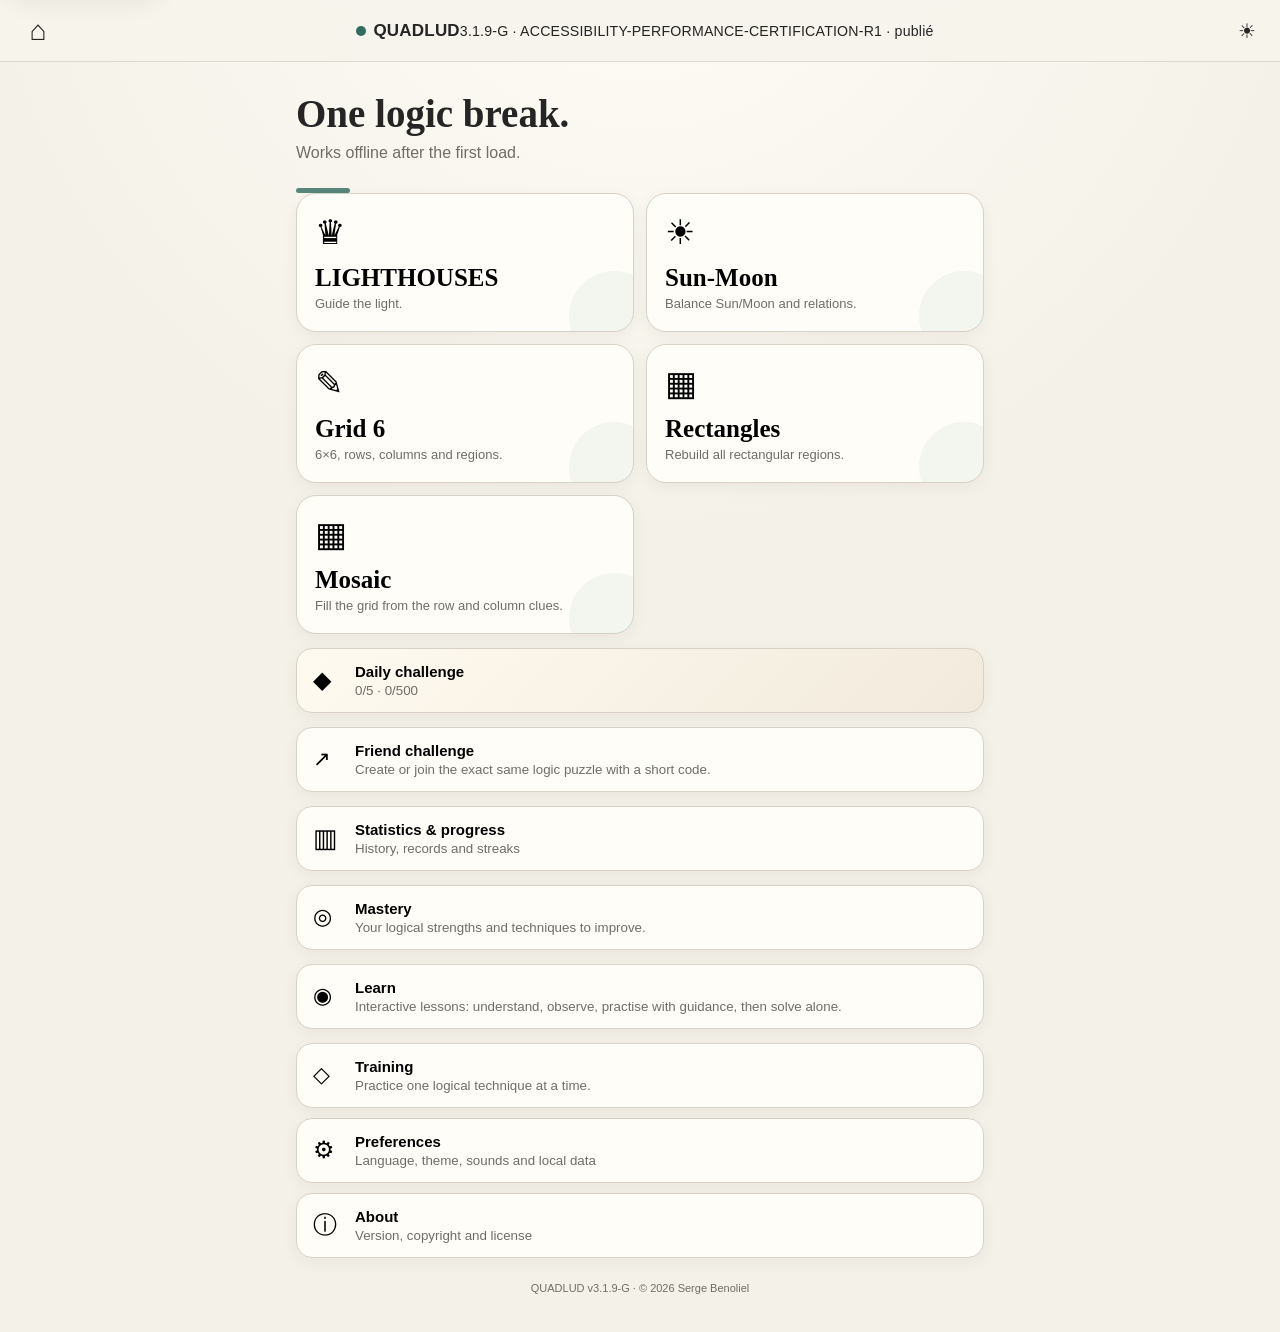
==== commit bcac7e69: "fix: mark deployed G identity as published" ====
--- a/index.html
+++ b/index.html
@@ -1 +1 @@
-<!-- QUADLUD Copyright © 2026 Serge Benoliel. All rights reserved. --><!doctype html><html lang="fr"><head><meta charset="utf-8"/><meta name="viewport" content="width=device-width,initial-scale=1,viewport-fit=cover"/><meta name="theme-color" content="#f7f4ec"/><link rel="stylesheet" href="styles-core.css?v=3.1.9-g-certification-r1"/><link rel="stylesheet" href="styles-patches.css?v=3.1.8"/><link rel="stylesheet" href="styles-i18n.css?v=3.1.8"/><link rel="stylesheet" href="styles-pedagogy.css?v=3.1.1"/><link rel="stylesheet" href="styles-patches-direct.css?v=3.1.8"/><link rel="stylesheet" href="styles-accessibility.css?v=3.1.8"/><link rel="stylesheet" href="styles-sudoku-proof.css?v=3.1.8"/><link rel="stylesheet" href="styles-data.css?v=3.1.8"/><link rel="stylesheet" href="styles-nonogram.css?v=3.1.8-u13-nonogram"/><link rel="stylesheet" href="styles-mobile.css?v=3.1.8-u12-ipad-balance"/><link rel="stylesheet" href="ui-mobile-coach-fixes.css?v=3.1.8-u13-nonogram"/><link rel="stylesheet" href="tutor-action-first-navigation.css?v=3.1.9-hf3.9-r5.3-message-fit-r3"/><link rel="stylesheet" href="tango-causal-proof-projection.css?v=3.1.9-hf3.6-c2"/><link rel="stylesheet" href="tango-human-pedagogy-r4.css?v=3.1.9-r3ui-relation-balance-mobile-layout-v2" /><link rel="stylesheet" href="ui-consistency-v318.css?v=3.1.8-u14r1-coach-stability"/><title>QUADLUD</title></head><body><a class="skip-link" id="skipLink" href="#app">Aller au contenu</a><header class="topbar"><button class="icon-btn" id="homeBtn" aria-label="Accueil">⌂</button><div class="brand"><span class="brand-dot"></span><b>QUADLUD</b><small id="testBuildId">3.1.9-G · ACCESSIBILITY-PERFORMANCE-CERTIFICATION-R1 · candidate</small></div><div class="top-actions"><div class="timer" id="timer" hidden>00:00</div><button class="theme-btn" id="themeBtn">☀︎</button></div></header><main id="app"></main><div id="toast" class="toast"></div><div id="a11yLive" class="sr-only"></div><div id="busyOverlay" hidden><div><span>Génération…</span></div></div><script src="platform-web.js?v=3.1.8"></script><script src="web-storage.js?v=3.1.8"></script><script src="data-serialization.js?v=3.1.8"></script><script src="persistence-services.js?v=3.1.8"></script><script src="game-contract.js?v=3.1.8"></script><script src="game-manifest.js?v=3.1.8-u14r2-manifest"></script><script src="game-registry.js?v=3.1.8"></script><script src="logical-move.js?v=3.1.8"></script><script src="queens-logic.js?v=3.1.8"></script><script src="difficulty-rating.js?v=3.1.8"></script><script src="queens-difficulty.js?v=3.1.8"></script><script src="tango-logic.js?v=3.1.8"></script><script src="tango-difficulty.js?v=3.1.8"></script><script src="tutor-move-selector.js?v=3.1.9-a11"></script><script src="pedagogy-next-move-policy.js?v=3.1.9-hf3.8-r1"></script><script src="tango-played-move-planner.js?v=3.1.9-a13r3-advanced-frontier-v1"></script><script src="tango-attention-continuity-bridge.js?v=3.1.9-hf3.8-r1"></script><script src="tango-tutor-frontier-pruner-r5.js?v=3.1.9-hf3.9-r5.1b-v12"></script><script src="patches-logic.js?v=3.1.8"></script><script src="patches-difficulty.js?v=3.1.8"></script><script src="sudoku-logic.js?v=3.1.8"></script><script src="sudoku-difficulty.js?v=3.1.8"></script><script src="nonogram-logic.js?v=3.1.8"></script><script src="nonogram-validation-solver.js?v=3.1.8"></script><script src="nonogram-difficulty.js?v=3.1.8"></script><script src="generation-common.js?v=3.1.8"></script><script src="queens-qpool4.js?v=3.1.8"></script><script src="queens-generator.js?v=3.1.8"></script><script src="tango-diversity-pool.js?v=3.1.9-diversity-pilot-v4"></script><script src="tango-generator.js?v=3.1.9-diversity-pilot-v4"></script><script src="sudoku-generator.js?v=3.1.8"></script><script src="patches-generator.js?v=3.1.8"></script><script src="nonogram-generator.js?v=3.1.8"></script><script src="session-core.js?v=3.1.8"></script><script src="game-session-adapters.js?v=3.1.8"></script><script src="reasoning-view.js?v=3.1.8"></script><script src="game-ui-adapters.js?v=3.1.8"></script><script src="queens-ui.js?v=3.1.8"></script><script src="tango-ui.js?v=3.1.8"></script><script src="sudoku-ui.js?v=3.1.8"></script><script src="patches-ui.js?v=3.1.8"></script><script src="nonogram-ui.js?v=3.1.8-u13-nonogram"></script><script src="queens-runtime.js?v=3.1.8"></script><script src="tango-runtime.js?v=3.1.8"></script><script src="tango-pedagogy-unit-focus.js?v=3.1.9-r3ui-causal-focus-r4"></script><script src="tango-played-move-runtime.js?v=3.1.9-a13r6-single-proof-7d"></script><script src="tango-human-cost-bridge.js?v=3.1.9-r3ui-human-cost-7d-v5"></script><script src="cognitive-cost.js?v=3.1.9-cognitive-v1"></script><script src="tango-cognitive-patterns.js?v=3.1.9-cognitive-patterns-v1"></script><script src="tango-cognitive-pedagogy-bridge.js?v=3.1.9-cognitive-ranking-r2"></script><script src="tango-human-pedagogy-r4.js?v=3.1.9-r3ui-human-r4-hf3r2-contract"></script><script src="tango-cognitive-proof-stages-bridge.js?v=3.1.9-cognitive-stages-r1"></script><script src="tango-direct-visible-priority-bridge.js?v=3.1.9-direct-visible-priority-r1"></script><script src="tango-tutor-cache-contract-r8.js?v=3.1.9-r8-sync5-cognitive-sharded-lz4"></script><script src="tango-tutor-precomputed-cache.js?v=3.1.9-r8-sync5-cognitive-sharded-lz4"></script><script src="tango-tutor-single-planner-r5.js?v=3.1.9-cognitive-r4-cache-contract-guard"></script><script src="tango-causal-proof-model.js?v=3.1.9-hf3.9-r5.6-relation-proof-sequence"></script><script src="tango-progressive-proof-bridge.js?v=3.1.9-r3ui-progressive-proof-r7-derived-provenance"></script><script src="sudoku-runtime.js?v=3.1.8"></script><script src="patches-runtime.js?v=3.1.8"></script><script src="nonogram-runtime.js?v=3.1.8"></script><script src="game-pedagogy-adapters.js?v=3.1.8"></script><script src="queens-pedagogy.js?v=3.1.8"></script><script src="tango-pedagogy.js?v=3.1.8"></script><script src="sudoku-pedagogy.js?v=3.1.8"></script><script src="patches-pedagogy.js?v=3.1.8"></script><script src="pedagogy-metadata.js?v=3.1.8"></script><script src="reasoning-presentation.js?v=3.1.8"></script><script src="queens-reasoning-presentation.js?v=3.1.8"></script><script src="tango-reasoning-presentation.js?v=3.1.9-r3ui-visible-unit-labels-r1"></script><script src="sudoku-reasoning-presentation.js?v=3.1.8"></script><script src="patches-reasoning-presentation.js?v=3.1.8"></script><script src="nonogram-reasoning-presentation.js?v=3.1.8"></script><script src="nonogram-pedagogy.js?v=3.1.8-u13-nonogram"></script><script src="nonogram-pedagogy-atomic.js?v=3.1.8-u13-nonogram"></script><script src="i18n-catalog.js?v=3.1.8"></script><script src="queens-i18n.js?v=3.1.8"></script><script src="tango-i18n.js?v=3.1.8"></script><script src="sudoku-i18n.js?v=3.1.8"></script><script src="patches-i18n.js?v=3.1.8"></script><script src="nonogram-i18n.js?v=3.1.8"></script><script src="mastery-model.js?v=3.1.8"></script><script src="progression-stats.js?v=3.1.8"></script><script src="challenge-protocol.js?v=3.1.8"></script><script src="daily-model.js?v=3.1.8"></script><script src="diagnostic-ui-structural.js?v=3.1.8"></script><script src="diagnostic-attachments.js?v=3.1.8"></script><script src="diagnostic-recorder.js?v=3.1.8"></script><script src="tango-runtime-pool-data.js?v=3.1.9-r8-exact"></script><script src="tango-precomputed-pool-runtime.js?v=3.1.9-r8-exact"></script><script src="app-precompute.js?v=3.1.8"></script><script src="audio-web.js?v=3.1.9-c-snd3-r1"></script><script src="audio-service.js?v=3.1.9-c-snd3-r1"></script><script src="audio-event-bridge.js?v=3.1.9-c-snd3-r1"></script><script src="victory-presentation.js?v=3.1.9-f-rectangles-mosaic-r1"></script><script src="app.js?v=3.1.9-g-certification-r1"></script><script src="move-trust.js?v=3.1.8"></script><script src="coach-presentation-bridge.js?v=3.1.8-u14r1-coach-stability"></script><script src="ui-mobile-coach-fixes.js?v=3.1.8"></script><script src="tutor-action-first-navigation.js?v=3.1.9-hf3.9-r5.2-action-atomicity-r1"></script><script src="tango-causal-proof-projection.js?v=3.1.9-hf3.6-c1"></script><script src="tango-causal-proof-c2-bridge.js?v=3.1.9-hf3.6-c2"></script><script src="ui-consistency-v318.js?v=3.1.8-u14r1-coach-stability"></script><script src="tango-contradiction-visuals.js?v=3.1.9-r3ui-contradiction-visual-r1"></script><script src="tango-tutor-clarity.js?v=3.1.9-r3ui-local-proof-r2"></script><script src="tango-proof-contract-hf37.js?v=3.1.9-hf3.8-r1"></script><script src="tango-semantic-coherence-hf39.js?v=3.1.9-hf3.9-r5.5-stage-order"></script><script src="tango-semantic-stabilizer-hf39-r4.js?v=3.1.9-hf3.9-r4-marker-projection-v3-causal-closure"></script><script src="tango-tutor-attention-orchestrator-r5.js?v=3.1.9-hf3.9-r5.4"></script><script src="tango-tutor-human-regression-r54.js?v=3.1.9-hf3.9-r5.4-mobile-layout-v3"></script><script src="tango-tutor-causal-atomic-r55.js?v=3.1.9-hf3.9-r5.6-causal-closure-v17"></script><script src="tango-pedagogy-text-finalizer.js?v=3.1.9-hf3.6-retest3"></script></body></html>
+<!-- QUADLUD Copyright © 2026 Serge Benoliel. All rights reserved. --><!doctype html><html lang="fr"><head><meta charset="utf-8"/><meta name="viewport" content="width=device-width,initial-scale=1,viewport-fit=cover"/><meta name="theme-color" content="#f7f4ec"/><link rel="stylesheet" href="styles-core.css?v=3.1.9-g-certification-r1"/><link rel="stylesheet" href="styles-patches.css?v=3.1.8"/><link rel="stylesheet" href="styles-i18n.css?v=3.1.8"/><link rel="stylesheet" href="styles-pedagogy.css?v=3.1.1"/><link rel="stylesheet" href="styles-patches-direct.css?v=3.1.8"/><link rel="stylesheet" href="styles-accessibility.css?v=3.1.8"/><link rel="stylesheet" href="styles-sudoku-proof.css?v=3.1.8"/><link rel="stylesheet" href="styles-data.css?v=3.1.8"/><link rel="stylesheet" href="styles-nonogram.css?v=3.1.8-u13-nonogram"/><link rel="stylesheet" href="styles-mobile.css?v=3.1.8-u12-ipad-balance"/><link rel="stylesheet" href="ui-mobile-coach-fixes.css?v=3.1.8-u13-nonogram"/><link rel="stylesheet" href="tutor-action-first-navigation.css?v=3.1.9-hf3.9-r5.3-message-fit-r3"/><link rel="stylesheet" href="tango-causal-proof-projection.css?v=3.1.9-hf3.6-c2"/><link rel="stylesheet" href="tango-human-pedagogy-r4.css?v=3.1.9-r3ui-relation-balance-mobile-layout-v2" /><link rel="stylesheet" href="ui-consistency-v318.css?v=3.1.8-u14r1-coach-stability"/><title>QUADLUD</title></head><body><a class="skip-link" id="skipLink" href="#app">Aller au contenu</a><header class="topbar"><button class="icon-btn" id="homeBtn" aria-label="Accueil">⌂</button><div class="brand"><span class="brand-dot"></span><b>QUADLUD</b><small id="testBuildId">3.1.9-G · ACCESSIBILITY-PERFORMANCE-CERTIFICATION-R1 · publié</small></div><div class="top-actions"><div class="timer" id="timer" hidden>00:00</div><button class="theme-btn" id="themeBtn">☀︎</button></div></header><main id="app"></main><div id="toast" class="toast"></div><div id="a11yLive" class="sr-only"></div><div id="busyOverlay" hidden><div><span>Génération…</span></div></div><script src="platform-web.js?v=3.1.8"></script><script src="web-storage.js?v=3.1.8"></script><script src="data-serialization.js?v=3.1.8"></script><script src="persistence-services.js?v=3.1.8"></script><script src="game-contract.js?v=3.1.8"></script><script src="game-manifest.js?v=3.1.8-u14r2-manifest"></script><script src="game-registry.js?v=3.1.8"></script><script src="logical-move.js?v=3.1.8"></script><script src="queens-logic.js?v=3.1.8"></script><script src="difficulty-rating.js?v=3.1.8"></script><script src="queens-difficulty.js?v=3.1.8"></script><script src="tango-logic.js?v=3.1.8"></script><script src="tango-difficulty.js?v=3.1.8"></script><script src="tutor-move-selector.js?v=3.1.9-a11"></script><script src="pedagogy-next-move-policy.js?v=3.1.9-hf3.8-r1"></script><script src="tango-played-move-planner.js?v=3.1.9-a13r3-advanced-frontier-v1"></script><script src="tango-attention-continuity-bridge.js?v=3.1.9-hf3.8-r1"></script><script src="tango-tutor-frontier-pruner-r5.js?v=3.1.9-hf3.9-r5.1b-v12"></script><script src="patches-logic.js?v=3.1.8"></script><script src="patches-difficulty.js?v=3.1.8"></script><script src="sudoku-logic.js?v=3.1.8"></script><script src="sudoku-difficulty.js?v=3.1.8"></script><script src="nonogram-logic.js?v=3.1.8"></script><script src="nonogram-validation-solver.js?v=3.1.8"></script><script src="nonogram-difficulty.js?v=3.1.8"></script><script src="generation-common.js?v=3.1.8"></script><script src="queens-qpool4.js?v=3.1.8"></script><script src="queens-generator.js?v=3.1.8"></script><script src="tango-diversity-pool.js?v=3.1.9-diversity-pilot-v4"></script><script src="tango-generator.js?v=3.1.9-diversity-pilot-v4"></script><script src="sudoku-generator.js?v=3.1.8"></script><script src="patches-generator.js?v=3.1.8"></script><script src="nonogram-generator.js?v=3.1.8"></script><script src="session-core.js?v=3.1.8"></script><script src="game-session-adapters.js?v=3.1.8"></script><script src="reasoning-view.js?v=3.1.8"></script><script src="game-ui-adapters.js?v=3.1.8"></script><script src="queens-ui.js?v=3.1.8"></script><script src="tango-ui.js?v=3.1.8"></script><script src="sudoku-ui.js?v=3.1.8"></script><script src="patches-ui.js?v=3.1.8"></script><script src="nonogram-ui.js?v=3.1.8-u13-nonogram"></script><script src="queens-runtime.js?v=3.1.8"></script><script src="tango-runtime.js?v=3.1.8"></script><script src="tango-pedagogy-unit-focus.js?v=3.1.9-r3ui-causal-focus-r4"></script><script src="tango-played-move-runtime.js?v=3.1.9-a13r6-single-proof-7d"></script><script src="tango-human-cost-bridge.js?v=3.1.9-r3ui-human-cost-7d-v5"></script><script src="cognitive-cost.js?v=3.1.9-cognitive-v1"></script><script src="tango-cognitive-patterns.js?v=3.1.9-cognitive-patterns-v1"></script><script src="tango-cognitive-pedagogy-bridge.js?v=3.1.9-cognitive-ranking-r2"></script><script src="tango-human-pedagogy-r4.js?v=3.1.9-r3ui-human-r4-hf3r2-contract"></script><script src="tango-cognitive-proof-stages-bridge.js?v=3.1.9-cognitive-stages-r1"></script><script src="tango-direct-visible-priority-bridge.js?v=3.1.9-direct-visible-priority-r1"></script><script src="tango-tutor-cache-contract-r8.js?v=3.1.9-r8-sync5-cognitive-sharded-lz4"></script><script src="tango-tutor-precomputed-cache.js?v=3.1.9-r8-sync5-cognitive-sharded-lz4"></script><script src="tango-tutor-single-planner-r5.js?v=3.1.9-cognitive-r4-cache-contract-guard"></script><script src="tango-causal-proof-model.js?v=3.1.9-hf3.9-r5.6-relation-proof-sequence"></script><script src="tango-progressive-proof-bridge.js?v=3.1.9-r3ui-progressive-proof-r7-derived-provenance"></script><script src="sudoku-runtime.js?v=3.1.8"></script><script src="patches-runtime.js?v=3.1.8"></script><script src="nonogram-runtime.js?v=3.1.8"></script><script src="game-pedagogy-adapters.js?v=3.1.8"></script><script src="queens-pedagogy.js?v=3.1.8"></script><script src="tango-pedagogy.js?v=3.1.8"></script><script src="sudoku-pedagogy.js?v=3.1.8"></script><script src="patches-pedagogy.js?v=3.1.8"></script><script src="pedagogy-metadata.js?v=3.1.8"></script><script src="reasoning-presentation.js?v=3.1.8"></script><script src="queens-reasoning-presentation.js?v=3.1.8"></script><script src="tango-reasoning-presentation.js?v=3.1.9-r3ui-visible-unit-labels-r1"></script><script src="sudoku-reasoning-presentation.js?v=3.1.8"></script><script src="patches-reasoning-presentation.js?v=3.1.8"></script><script src="nonogram-reasoning-presentation.js?v=3.1.8"></script><script src="nonogram-pedagogy.js?v=3.1.8-u13-nonogram"></script><script src="nonogram-pedagogy-atomic.js?v=3.1.8-u13-nonogram"></script><script src="i18n-catalog.js?v=3.1.8"></script><script src="queens-i18n.js?v=3.1.8"></script><script src="tango-i18n.js?v=3.1.8"></script><script src="sudoku-i18n.js?v=3.1.8"></script><script src="patches-i18n.js?v=3.1.8"></script><script src="nonogram-i18n.js?v=3.1.8"></script><script src="mastery-model.js?v=3.1.8"></script><script src="progression-stats.js?v=3.1.8"></script><script src="challenge-protocol.js?v=3.1.8"></script><script src="daily-model.js?v=3.1.8"></script><script src="diagnostic-ui-structural.js?v=3.1.8"></script><script src="diagnostic-attachments.js?v=3.1.8"></script><script src="diagnostic-recorder.js?v=3.1.8"></script><script src="tango-runtime-pool-data.js?v=3.1.9-r8-exact"></script><script src="tango-precomputed-pool-runtime.js?v=3.1.9-r8-exact"></script><script src="app-precompute.js?v=3.1.8"></script><script src="audio-web.js?v=3.1.9-c-snd3-r1"></script><script src="audio-service.js?v=3.1.9-c-snd3-r1"></script><script src="audio-event-bridge.js?v=3.1.9-c-snd3-r1"></script><script src="victory-presentation.js?v=3.1.9-f-rectangles-mosaic-r1"></script><script src="app.js?v=3.1.9-g-certification-r1"></script><script src="move-trust.js?v=3.1.8"></script><script src="coach-presentation-bridge.js?v=3.1.8-u14r1-coach-stability"></script><script src="ui-mobile-coach-fixes.js?v=3.1.8"></script><script src="tutor-action-first-navigation.js?v=3.1.9-hf3.9-r5.2-action-atomicity-r1"></script><script src="tango-causal-proof-projection.js?v=3.1.9-hf3.6-c1"></script><script src="tango-causal-proof-c2-bridge.js?v=3.1.9-hf3.6-c2"></script><script src="ui-consistency-v318.js?v=3.1.8-u14r1-coach-stability"></script><script src="tango-contradiction-visuals.js?v=3.1.9-r3ui-contradiction-visual-r1"></script><script src="tango-tutor-clarity.js?v=3.1.9-r3ui-local-proof-r2"></script><script src="tango-proof-contract-hf37.js?v=3.1.9-hf3.8-r1"></script><script src="tango-semantic-coherence-hf39.js?v=3.1.9-hf3.9-r5.5-stage-order"></script><script src="tango-semantic-stabilizer-hf39-r4.js?v=3.1.9-hf3.9-r4-marker-projection-v3-causal-closure"></script><script src="tango-tutor-attention-orchestrator-r5.js?v=3.1.9-hf3.9-r5.4"></script><script src="tango-tutor-human-regression-r54.js?v=3.1.9-hf3.9-r5.4-mobile-layout-v3"></script><script src="tango-tutor-causal-atomic-r55.js?v=3.1.9-hf3.9-r5.6-causal-closure-v17"></script><script src="tango-pedagogy-text-finalizer.js?v=3.1.9-hf3.6-retest3"></script></body></html>
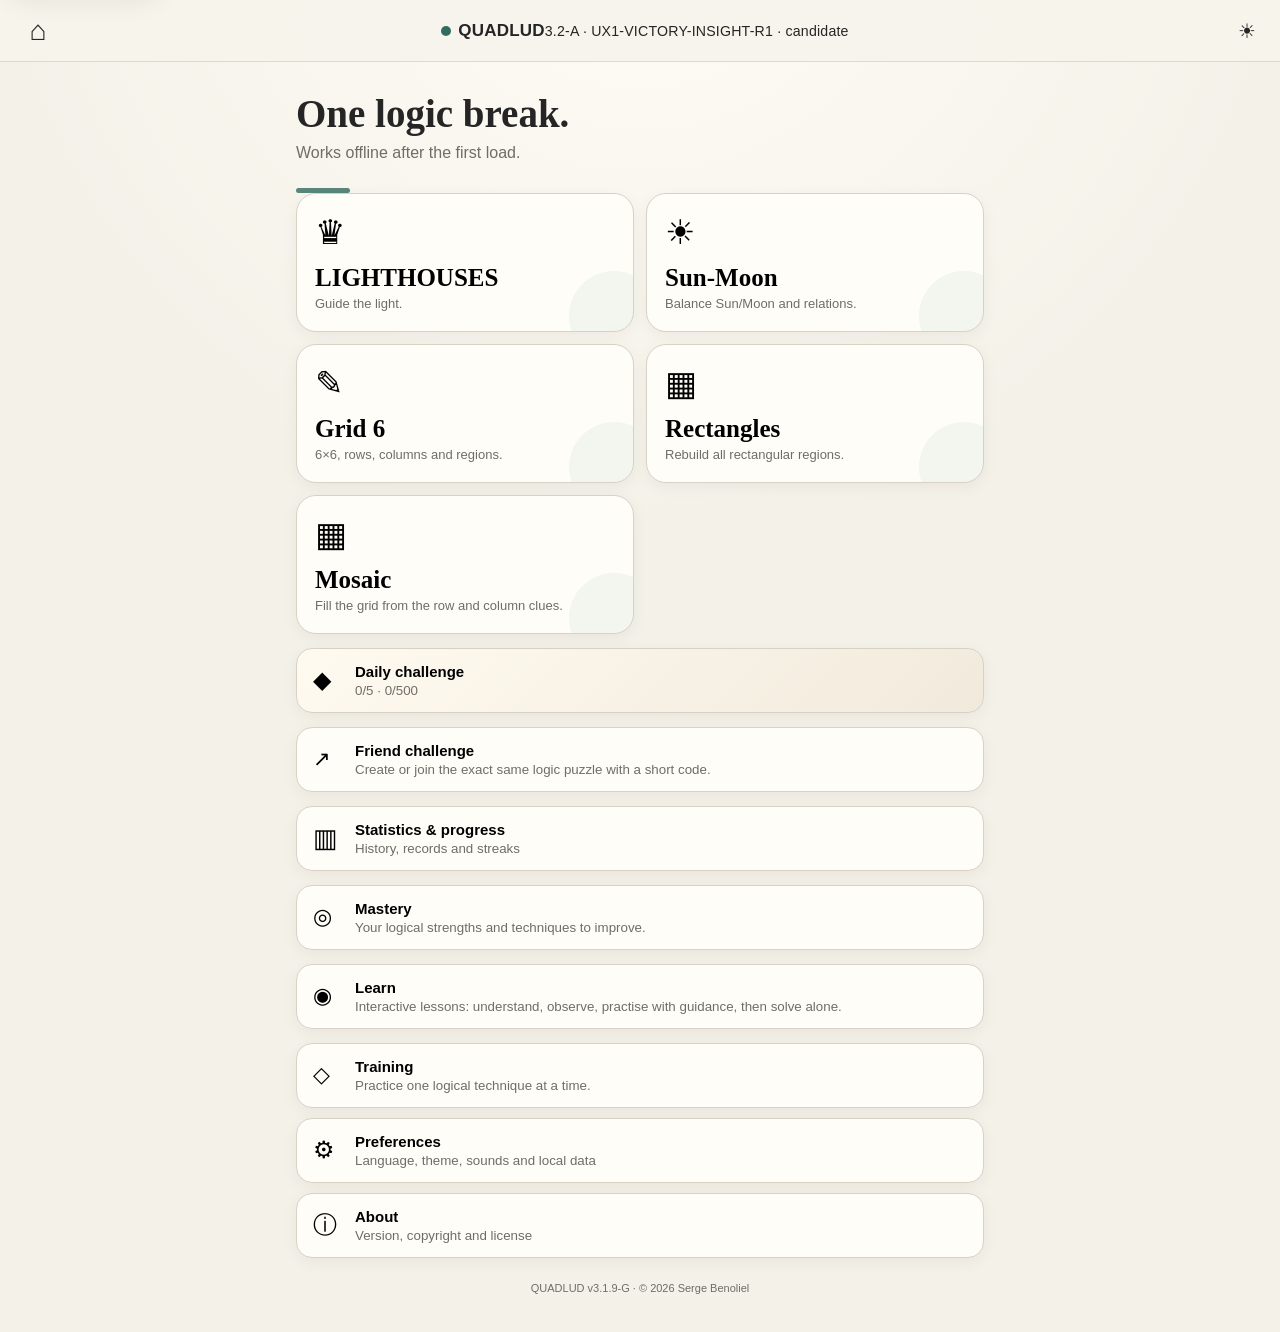
==== commit f01cf21c: "feat(v3.2-A): wire victory insight into G candidate" ====
--- a/index.html
+++ b/index.html
@@ -1 +1 @@
-<!-- QUADLUD Copyright © 2026 Serge Benoliel. All rights reserved. --><!doctype html><html lang="fr"><head><meta charset="utf-8"/><meta name="viewport" content="width=device-width,initial-scale=1,viewport-fit=cover"/><meta name="theme-color" content="#f7f4ec"/><link rel="stylesheet" href="styles-core.css?v=3.1.9-g-certification-r1"/><link rel="stylesheet" href="styles-patches.css?v=3.1.8"/><link rel="stylesheet" href="styles-i18n.css?v=3.1.8"/><link rel="stylesheet" href="styles-pedagogy.css?v=3.1.1"/><link rel="stylesheet" href="styles-patches-direct.css?v=3.1.8"/><link rel="stylesheet" href="styles-accessibility.css?v=3.1.8"/><link rel="stylesheet" href="styles-sudoku-proof.css?v=3.1.8"/><link rel="stylesheet" href="styles-data.css?v=3.1.8"/><link rel="stylesheet" href="styles-nonogram.css?v=3.1.8-u13-nonogram"/><link rel="stylesheet" href="styles-mobile.css?v=3.1.8-u12-ipad-balance"/><link rel="stylesheet" href="ui-mobile-coach-fixes.css?v=3.1.8-u13-nonogram"/><link rel="stylesheet" href="tutor-action-first-navigation.css?v=3.1.9-hf3.9-r5.3-message-fit-r3"/><link rel="stylesheet" href="tango-causal-proof-projection.css?v=3.1.9-hf3.6-c2"/><link rel="stylesheet" href="tango-human-pedagogy-r4.css?v=3.1.9-r3ui-relation-balance-mobile-layout-v2" /><link rel="stylesheet" href="ui-consistency-v318.css?v=3.1.8-u14r1-coach-stability"/><title>QUADLUD</title></head><body><a class="skip-link" id="skipLink" href="#app">Aller au contenu</a><header class="topbar"><button class="icon-btn" id="homeBtn" aria-label="Accueil">⌂</button><div class="brand"><span class="brand-dot"></span><b>QUADLUD</b><small id="testBuildId">3.1.9-G · ACCESSIBILITY-PERFORMANCE-CERTIFICATION-R1 · publié</small></div><div class="top-actions"><div class="timer" id="timer" hidden>00:00</div><button class="theme-btn" id="themeBtn">☀︎</button></div></header><main id="app"></main><div id="toast" class="toast"></div><div id="a11yLive" class="sr-only"></div><div id="busyOverlay" hidden><div><span>Génération…</span></div></div><script src="platform-web.js?v=3.1.8"></script><script src="web-storage.js?v=3.1.8"></script><script src="data-serialization.js?v=3.1.8"></script><script src="persistence-services.js?v=3.1.8"></script><script src="game-contract.js?v=3.1.8"></script><script src="game-manifest.js?v=3.1.8-u14r2-manifest"></script><script src="game-registry.js?v=3.1.8"></script><script src="logical-move.js?v=3.1.8"></script><script src="queens-logic.js?v=3.1.8"></script><script src="difficulty-rating.js?v=3.1.8"></script><script src="queens-difficulty.js?v=3.1.8"></script><script src="tango-logic.js?v=3.1.8"></script><script src="tango-difficulty.js?v=3.1.8"></script><script src="tutor-move-selector.js?v=3.1.9-a11"></script><script src="pedagogy-next-move-policy.js?v=3.1.9-hf3.8-r1"></script><script src="tango-played-move-planner.js?v=3.1.9-a13r3-advanced-frontier-v1"></script><script src="tango-attention-continuity-bridge.js?v=3.1.9-hf3.8-r1"></script><script src="tango-tutor-frontier-pruner-r5.js?v=3.1.9-hf3.9-r5.1b-v12"></script><script src="patches-logic.js?v=3.1.8"></script><script src="patches-difficulty.js?v=3.1.8"></script><script src="sudoku-logic.js?v=3.1.8"></script><script src="sudoku-difficulty.js?v=3.1.8"></script><script src="nonogram-logic.js?v=3.1.8"></script><script src="nonogram-validation-solver.js?v=3.1.8"></script><script src="nonogram-difficulty.js?v=3.1.8"></script><script src="generation-common.js?v=3.1.8"></script><script src="queens-qpool4.js?v=3.1.8"></script><script src="queens-generator.js?v=3.1.8"></script><script src="tango-diversity-pool.js?v=3.1.9-diversity-pilot-v4"></script><script src="tango-generator.js?v=3.1.9-diversity-pilot-v4"></script><script src="sudoku-generator.js?v=3.1.8"></script><script src="patches-generator.js?v=3.1.8"></script><script src="nonogram-generator.js?v=3.1.8"></script><script src="session-core.js?v=3.1.8"></script><script src="game-session-adapters.js?v=3.1.8"></script><script src="reasoning-view.js?v=3.1.8"></script><script src="game-ui-adapters.js?v=3.1.8"></script><script src="queens-ui.js?v=3.1.8"></script><script src="tango-ui.js?v=3.1.8"></script><script src="sudoku-ui.js?v=3.1.8"></script><script src="patches-ui.js?v=3.1.8"></script><script src="nonogram-ui.js?v=3.1.8-u13-nonogram"></script><script src="queens-runtime.js?v=3.1.8"></script><script src="tango-runtime.js?v=3.1.8"></script><script src="tango-pedagogy-unit-focus.js?v=3.1.9-r3ui-causal-focus-r4"></script><script src="tango-played-move-runtime.js?v=3.1.9-a13r6-single-proof-7d"></script><script src="tango-human-cost-bridge.js?v=3.1.9-r3ui-human-cost-7d-v5"></script><script src="cognitive-cost.js?v=3.1.9-cognitive-v1"></script><script src="tango-cognitive-patterns.js?v=3.1.9-cognitive-patterns-v1"></script><script src="tango-cognitive-pedagogy-bridge.js?v=3.1.9-cognitive-ranking-r2"></script><script src="tango-human-pedagogy-r4.js?v=3.1.9-r3ui-human-r4-hf3r2-contract"></script><script src="tango-cognitive-proof-stages-bridge.js?v=3.1.9-cognitive-stages-r1"></script><script src="tango-direct-visible-priority-bridge.js?v=3.1.9-direct-visible-priority-r1"></script><script src="tango-tutor-cache-contract-r8.js?v=3.1.9-r8-sync5-cognitive-sharded-lz4"></script><script src="tango-tutor-precomputed-cache.js?v=3.1.9-r8-sync5-cognitive-sharded-lz4"></script><script src="tango-tutor-single-planner-r5.js?v=3.1.9-cognitive-r4-cache-contract-guard"></script><script src="tango-causal-proof-model.js?v=3.1.9-hf3.9-r5.6-relation-proof-sequence"></script><script src="tango-progressive-proof-bridge.js?v=3.1.9-r3ui-progressive-proof-r7-derived-provenance"></script><script src="sudoku-runtime.js?v=3.1.8"></script><script src="patches-runtime.js?v=3.1.8"></script><script src="nonogram-runtime.js?v=3.1.8"></script><script src="game-pedagogy-adapters.js?v=3.1.8"></script><script src="queens-pedagogy.js?v=3.1.8"></script><script src="tango-pedagogy.js?v=3.1.8"></script><script src="sudoku-pedagogy.js?v=3.1.8"></script><script src="patches-pedagogy.js?v=3.1.8"></script><script src="pedagogy-metadata.js?v=3.1.8"></script><script src="reasoning-presentation.js?v=3.1.8"></script><script src="queens-reasoning-presentation.js?v=3.1.8"></script><script src="tango-reasoning-presentation.js?v=3.1.9-r3ui-visible-unit-labels-r1"></script><script src="sudoku-reasoning-presentation.js?v=3.1.8"></script><script src="patches-reasoning-presentation.js?v=3.1.8"></script><script src="nonogram-reasoning-presentation.js?v=3.1.8"></script><script src="nonogram-pedagogy.js?v=3.1.8-u13-nonogram"></script><script src="nonogram-pedagogy-atomic.js?v=3.1.8-u13-nonogram"></script><script src="i18n-catalog.js?v=3.1.8"></script><script src="queens-i18n.js?v=3.1.8"></script><script src="tango-i18n.js?v=3.1.8"></script><script src="sudoku-i18n.js?v=3.1.8"></script><script src="patches-i18n.js?v=3.1.8"></script><script src="nonogram-i18n.js?v=3.1.8"></script><script src="mastery-model.js?v=3.1.8"></script><script src="progression-stats.js?v=3.1.8"></script><script src="challenge-protocol.js?v=3.1.8"></script><script src="daily-model.js?v=3.1.8"></script><script src="diagnostic-ui-structural.js?v=3.1.8"></script><script src="diagnostic-attachments.js?v=3.1.8"></script><script src="diagnostic-recorder.js?v=3.1.8"></script><script src="tango-runtime-pool-data.js?v=3.1.9-r8-exact"></script><script src="tango-precomputed-pool-runtime.js?v=3.1.9-r8-exact"></script><script src="app-precompute.js?v=3.1.8"></script><script src="audio-web.js?v=3.1.9-c-snd3-r1"></script><script src="audio-service.js?v=3.1.9-c-snd3-r1"></script><script src="audio-event-bridge.js?v=3.1.9-c-snd3-r1"></script><script src="victory-presentation.js?v=3.1.9-f-rectangles-mosaic-r1"></script><script src="app.js?v=3.1.9-g-certification-r1"></script><script src="move-trust.js?v=3.1.8"></script><script src="coach-presentation-bridge.js?v=3.1.8-u14r1-coach-stability"></script><script src="ui-mobile-coach-fixes.js?v=3.1.8"></script><script src="tutor-action-first-navigation.js?v=3.1.9-hf3.9-r5.2-action-atomicity-r1"></script><script src="tango-causal-proof-projection.js?v=3.1.9-hf3.6-c1"></script><script src="tango-causal-proof-c2-bridge.js?v=3.1.9-hf3.6-c2"></script><script src="ui-consistency-v318.js?v=3.1.8-u14r1-coach-stability"></script><script src="tango-contradiction-visuals.js?v=3.1.9-r3ui-contradiction-visual-r1"></script><script src="tango-tutor-clarity.js?v=3.1.9-r3ui-local-proof-r2"></script><script src="tango-proof-contract-hf37.js?v=3.1.9-hf3.8-r1"></script><script src="tango-semantic-coherence-hf39.js?v=3.1.9-hf3.9-r5.5-stage-order"></script><script src="tango-semantic-stabilizer-hf39-r4.js?v=3.1.9-hf3.9-r4-marker-projection-v3-causal-closure"></script><script src="tango-tutor-attention-orchestrator-r5.js?v=3.1.9-hf3.9-r5.4"></script><script src="tango-tutor-human-regression-r54.js?v=3.1.9-hf3.9-r5.4-mobile-layout-v3"></script><script src="tango-tutor-causal-atomic-r55.js?v=3.1.9-hf3.9-r5.6-causal-closure-v17"></script><script src="tango-pedagogy-text-finalizer.js?v=3.1.9-hf3.6-retest3"></script></body></html>
+<!-- QUADLUD Copyright © 2026 Serge Benoliel. All rights reserved. --><!doctype html><html lang="fr"><head><meta charset="utf-8"/><meta name="viewport" content="width=device-width,initial-scale=1,viewport-fit=cover"/><meta name="theme-color" content="#f7f4ec"/><link rel="stylesheet" href="styles-core.css?v=3.1.9-g-certification-r1"/><link rel="stylesheet" href="styles-v32-ux1.css?v=3.2-a-ux1-r1"/><link rel="stylesheet" href="styles-patches.css?v=3.1.8"/><link rel="stylesheet" href="styles-i18n.css?v=3.1.8"/><link rel="stylesheet" href="styles-pedagogy.css?v=3.1.1"/><link rel="stylesheet" href="styles-patches-direct.css?v=3.1.8"/><link rel="stylesheet" href="styles-accessibility.css?v=3.1.8"/><link rel="stylesheet" href="styles-sudoku-proof.css?v=3.1.8"/><link rel="stylesheet" href="styles-data.css?v=3.1.8"/><link rel="stylesheet" href="styles-nonogram.css?v=3.1.8-u13-nonogram"/><link rel="stylesheet" href="styles-mobile.css?v=3.1.8-u12-ipad-balance"/><link rel="stylesheet" href="ui-mobile-coach-fixes.css?v=3.1.8-u13-nonogram"/><link rel="stylesheet" href="tutor-action-first-navigation.css?v=3.1.9-hf3.9-r5.3-message-fit-r3"/><link rel="stylesheet" href="tango-causal-proof-projection.css?v=3.1.9-hf3.6-c2"/><link rel="stylesheet" href="tango-human-pedagogy-r4.css?v=3.1.9-r3ui-relation-balance-mobile-layout-v2" /><link rel="stylesheet" href="ui-consistency-v318.css?v=3.1.8-u14r1-coach-stability"/><title>QUADLUD</title></head><body><a class="skip-link" id="skipLink" href="#app">Aller au contenu</a><header class="topbar"><button class="icon-btn" id="homeBtn" aria-label="Accueil">⌂</button><div class="brand"><span class="brand-dot"></span><b>QUADLUD</b><small id="testBuildId">3.2-A · UX1-VICTORY-INSIGHT-R1 · candidate</small></div><div class="top-actions"><div class="timer" id="timer" hidden>00:00</div><button class="theme-btn" id="themeBtn">☀︎</button></div></header><main id="app"></main><div id="toast" class="toast"></div><div id="a11yLive" class="sr-only"></div><div id="busyOverlay" hidden><div><span>Génération…</span></div></div><script src="platform-web.js?v=3.1.8"></script><script src="web-storage.js?v=3.1.8"></script><script src="data-serialization.js?v=3.1.8"></script><script src="persistence-services.js?v=3.1.8"></script><script src="game-contract.js?v=3.1.8"></script><script src="game-manifest.js?v=3.1.8-u14r2-manifest"></script><script src="game-registry.js?v=3.1.8"></script><script src="logical-move.js?v=3.1.8"></script><script src="queens-logic.js?v=3.1.8"></script><script src="difficulty-rating.js?v=3.1.8"></script><script src="queens-difficulty.js?v=3.1.8"></script><script src="tango-logic.js?v=3.1.8"></script><script src="tango-difficulty.js?v=3.1.8"></script><script src="tutor-move-selector.js?v=3.1.9-a11"></script><script src="pedagogy-next-move-policy.js?v=3.1.9-hf3.8-r1"></script><script src="tango-played-move-planner.js?v=3.1.9-a13r3-advanced-frontier-v1"></script><script src="tango-attention-continuity-bridge.js?v=3.1.9-hf3.8-r1"></script><script src="tango-tutor-frontier-pruner-r5.js?v=3.1.9-hf3.9-r5.1b-v12"></script><script src="patches-logic.js?v=3.1.8"></script><script src="patches-difficulty.js?v=3.1.8"></script><script src="sudoku-logic.js?v=3.1.8"></script><script src="sudoku-difficulty.js?v=3.1.8"></script><script src="nonogram-logic.js?v=3.1.8"></script><script src="nonogram-validation-solver.js?v=3.1.8"></script><script src="nonogram-difficulty.js?v=3.1.8"></script><script src="generation-common.js?v=3.1.8"></script><script src="queens-qpool4.js?v=3.1.8"></script><script src="queens-generator.js?v=3.1.8"></script><script src="tango-diversity-pool.js?v=3.1.9-diversity-pilot-v4"></script><script src="tango-generator.js?v=3.1.9-diversity-pilot-v4"></script><script src="sudoku-generator.js?v=3.1.8"></script><script src="patches-generator.js?v=3.1.8"></script><script src="nonogram-generator.js?v=3.1.8"></script><script src="session-core.js?v=3.1.8"></script><script src="game-session-adapters.js?v=3.1.8"></script><script src="reasoning-view.js?v=3.1.8"></script><script src="game-ui-adapters.js?v=3.1.8"></script><script src="queens-ui.js?v=3.1.8"></script><script src="tango-ui.js?v=3.1.8"></script><script src="sudoku-ui.js?v=3.1.8"></script><script src="patches-ui.js?v=3.1.8"></script><script src="nonogram-ui.js?v=3.1.8-u13-nonogram"></script><script src="queens-runtime.js?v=3.1.8"></script><script src="tango-runtime.js?v=3.1.8"></script><script src="tango-pedagogy-unit-focus.js?v=3.1.9-r3ui-causal-focus-r4"></script><script src="tango-played-move-runtime.js?v=3.1.9-a13r6-single-proof-7d"></script><script src="tango-human-cost-bridge.js?v=3.1.9-r3ui-human-cost-7d-v5"></script><script src="cognitive-cost.js?v=3.1.9-cognitive-v1"></script><script src="tango-cognitive-patterns.js?v=3.1.9-cognitive-patterns-v1"></script><script src="tango-cognitive-pedagogy-bridge.js?v=3.1.9-cognitive-ranking-r2"></script><script src="tango-human-pedagogy-r4.js?v=3.1.9-r3ui-human-r4-hf3r2-contract"></script><script src="tango-cognitive-proof-stages-bridge.js?v=3.1.9-cognitive-stages-r1"></script><script src="tango-direct-visible-priority-bridge.js?v=3.1.9-direct-visible-priority-r1"></script><script src="tango-tutor-cache-contract-r8.js?v=3.1.9-r8-sync5-cognitive-sharded-lz4"></script><script src="tango-tutor-precomputed-cache.js?v=3.1.9-r8-sync5-cognitive-sharded-lz4"></script><script src="tango-tutor-single-planner-r5.js?v=3.1.9-cognitive-r4-cache-contract-guard"></script><script src="tango-causal-proof-model.js?v=3.1.9-hf3.9-r5.6-relation-proof-sequence"></script><script src="tango-progressive-proof-bridge.js?v=3.1.9-r3ui-progressive-proof-r7-derived-provenance"></script><script src="sudoku-runtime.js?v=3.1.8"></script><script src="patches-runtime.js?v=3.1.8"></script><script src="nonogram-runtime.js?v=3.1.8"></script><script src="game-pedagogy-adapters.js?v=3.1.8"></script><script src="queens-pedagogy.js?v=3.1.8"></script><script src="tango-pedagogy.js?v=3.1.8"></script><script src="sudoku-pedagogy.js?v=3.1.8"></script><script src="patches-pedagogy.js?v=3.1.8"></script><script src="pedagogy-metadata.js?v=3.1.8"></script><script src="reasoning-presentation.js?v=3.1.8"></script><script src="queens-reasoning-presentation.js?v=3.1.8"></script><script src="tango-reasoning-presentation.js?v=3.1.9-r3ui-visible-unit-labels-r1"></script><script src="sudoku-reasoning-presentation.js?v=3.1.8"></script><script src="patches-reasoning-presentation.js?v=3.1.8"></script><script src="nonogram-reasoning-presentation.js?v=3.1.8"></script><script src="nonogram-pedagogy.js?v=3.1.8-u13-nonogram"></script><script src="nonogram-pedagogy-atomic.js?v=3.1.8-u13-nonogram"></script><script src="i18n-catalog.js?v=3.1.8"></script><script src="queens-i18n.js?v=3.1.8"></script><script src="tango-i18n.js?v=3.1.8"></script><script src="sudoku-i18n.js?v=3.1.8"></script><script src="patches-i18n.js?v=3.1.8"></script><script src="nonogram-i18n.js?v=3.1.8"></script><script src="mastery-model.js?v=3.1.8"></script><script src="progression-stats.js?v=3.1.8"></script><script src="challenge-protocol.js?v=3.1.8"></script><script src="daily-model.js?v=3.1.8"></script><script src="diagnostic-ui-structural.js?v=3.1.8"></script><script src="diagnostic-attachments.js?v=3.1.8"></script><script src="diagnostic-recorder.js?v=3.1.8"></script><script src="tango-runtime-pool-data.js?v=3.1.9-r8-exact"></script><script src="tango-precomputed-pool-runtime.js?v=3.1.9-r8-exact"></script><script src="app-precompute.js?v=3.1.8"></script><script src="audio-web.js?v=3.1.9-c-snd3-r1"></script><script src="audio-service.js?v=3.1.9-c-snd3-r1"></script><script src="audio-event-bridge.js?v=3.1.9-c-snd3-r1"></script><script src="victory-presentation.js?v=3.1.9-f-rectangles-mosaic-r1"></script><script src="app.js?v=3.1.9-g-certification-r1"></script><script src="move-trust.js?v=3.1.8"></script><script src="coach-presentation-bridge.js?v=3.1.8-u14r1-coach-stability"></script><script src="ui-mobile-coach-fixes.js?v=3.1.8"></script><script src="tutor-action-first-navigation.js?v=3.1.9-hf3.9-r5.2-action-atomicity-r1"></script><script src="tango-causal-proof-projection.js?v=3.1.9-hf3.6-c1"></script><script src="tango-causal-proof-c2-bridge.js?v=3.1.9-hf3.6-c2"></script><script src="ui-consistency-v318.js?v=3.1.8-u14r1-coach-stability"></script><script src="tango-contradiction-visuals.js?v=3.1.9-r3ui-contradiction-visual-r1"></script><script src="tango-tutor-clarity.js?v=3.1.9-r3ui-local-proof-r2"></script><script src="tango-proof-contract-hf37.js?v=3.1.9-hf3.8-r1"></script><script src="tango-semantic-coherence-hf39.js?v=3.1.9-hf3.9-r5.5-stage-order"></script><script src="tango-semantic-stabilizer-hf39-r4.js?v=3.1.9-hf3.9-r4-marker-projection-v3-causal-closure"></script><script src="tango-tutor-attention-orchestrator-r5.js?v=3.1.9-hf3.9-r5.4"></script><script src="tango-tutor-human-regression-r54.js?v=3.1.9-hf3.9-r5.4-mobile-layout-v3"></script><script src="tango-tutor-causal-atomic-r55.js?v=3.1.9-hf3.9-r5.6-causal-closure-v17"></script><script src="tango-pedagogy-text-finalizer.js?v=3.1.9-hf3.6-retest3"></script><script src="victory-insight.js?v=3.2-a-ux1-r1"></script></body></html>
--- a/styles-v32-ux1.css
+++ b/styles-v32-ux1.css
@@ -0,0 +1,12 @@
+/* QUADLUD v3.2-A / UX-1 — ephemeral post-victory insight */
+.victory-insight{display:grid;gap:8px;width:min(100%,520px);margin:8px auto 2px;padding:10px 12px;border:1px solid color-mix(in srgb,var(--accent) 24%,var(--line));border-radius:14px;background:color-mix(in srgb,var(--card) 94%,var(--accent) 6%);text-align:left}
+.victory-insight-head{display:flex;align-items:center;justify-content:space-between;gap:10px;font-size:.88rem}.victory-insight-head>span{font-variant-numeric:tabular-nums;color:var(--muted)}
+.victory-insight-facts{display:flex;gap:6px;overflow-x:auto;overscroll-behavior-inline:contain;scrollbar-width:none;padding-bottom:1px}.victory-insight-facts::-webkit-scrollbar,.victory-insight-replay::-webkit-scrollbar{display:none}
+.victory-insight-chip{flex:0 0 auto;padding:4px 7px;border-radius:999px;background:color-mix(in srgb,var(--card) 82%,var(--accent) 18%);font-size:.72rem;white-space:nowrap}
+.victory-insight-key{display:grid;grid-template-columns:auto 1fr;column-gap:8px;row-gap:2px;align-items:baseline;padding:7px 8px;border-radius:10px;background:color-mix(in srgb,var(--card) 86%,var(--accent) 14%)}
+.victory-insight-key small{grid-column:1/-1;color:var(--muted);font-size:.68rem}.victory-insight-key strong{font-size:.78rem}.victory-insight-key span{min-width:0;overflow:hidden;text-overflow:ellipsis;white-space:nowrap;font-size:.74rem;color:var(--muted)}
+.victory-insight-replay{display:flex;gap:6px;overflow-x:auto;overscroll-behavior-inline:contain;scroll-snap-type:x proximity;scrollbar-width:none;padding:1px 0}
+.victory-insight-step{display:inline-flex;align-items:center;gap:5px;flex:0 0 auto;max-width:180px;padding:5px 7px;border:1px solid var(--line);border-radius:10px;background:var(--card);font-size:.7rem;white-space:nowrap;overflow:hidden;text-overflow:ellipsis;scroll-snap-align:start}.victory-insight-step b{display:grid;place-items:center;min-width:18px;height:18px;border-radius:50%;background:color-mix(in srgb,var(--muted) 14%,transparent);font-size:.64rem}.victory-insight-step[data-key="true"]{border-color:color-mix(in srgb,var(--accent) 54%,var(--line));box-shadow:inset 0 0 0 1px color-mix(in srgb,var(--accent) 20%,transparent)}
+@media(max-width:520px){.victory-insight{gap:6px;padding:8px 9px;margin-top:6px}.victory-insight-key{padding:6px 7px}.victory-insight-step{max-width:155px}}
+@media(prefers-reduced-motion:reduce){.victory-insight-replay{scroll-behavior:auto}.victory-insight,.victory-insight *{animation:none!important;transition:none!important}}
+@media(forced-colors:active){.victory-insight,.victory-insight-key,.victory-insight-step{border:1px solid CanvasText;background:Canvas;color:CanvasText}.victory-insight-step[data-key="true"]{outline:2px solid Highlight;outline-offset:1px}}
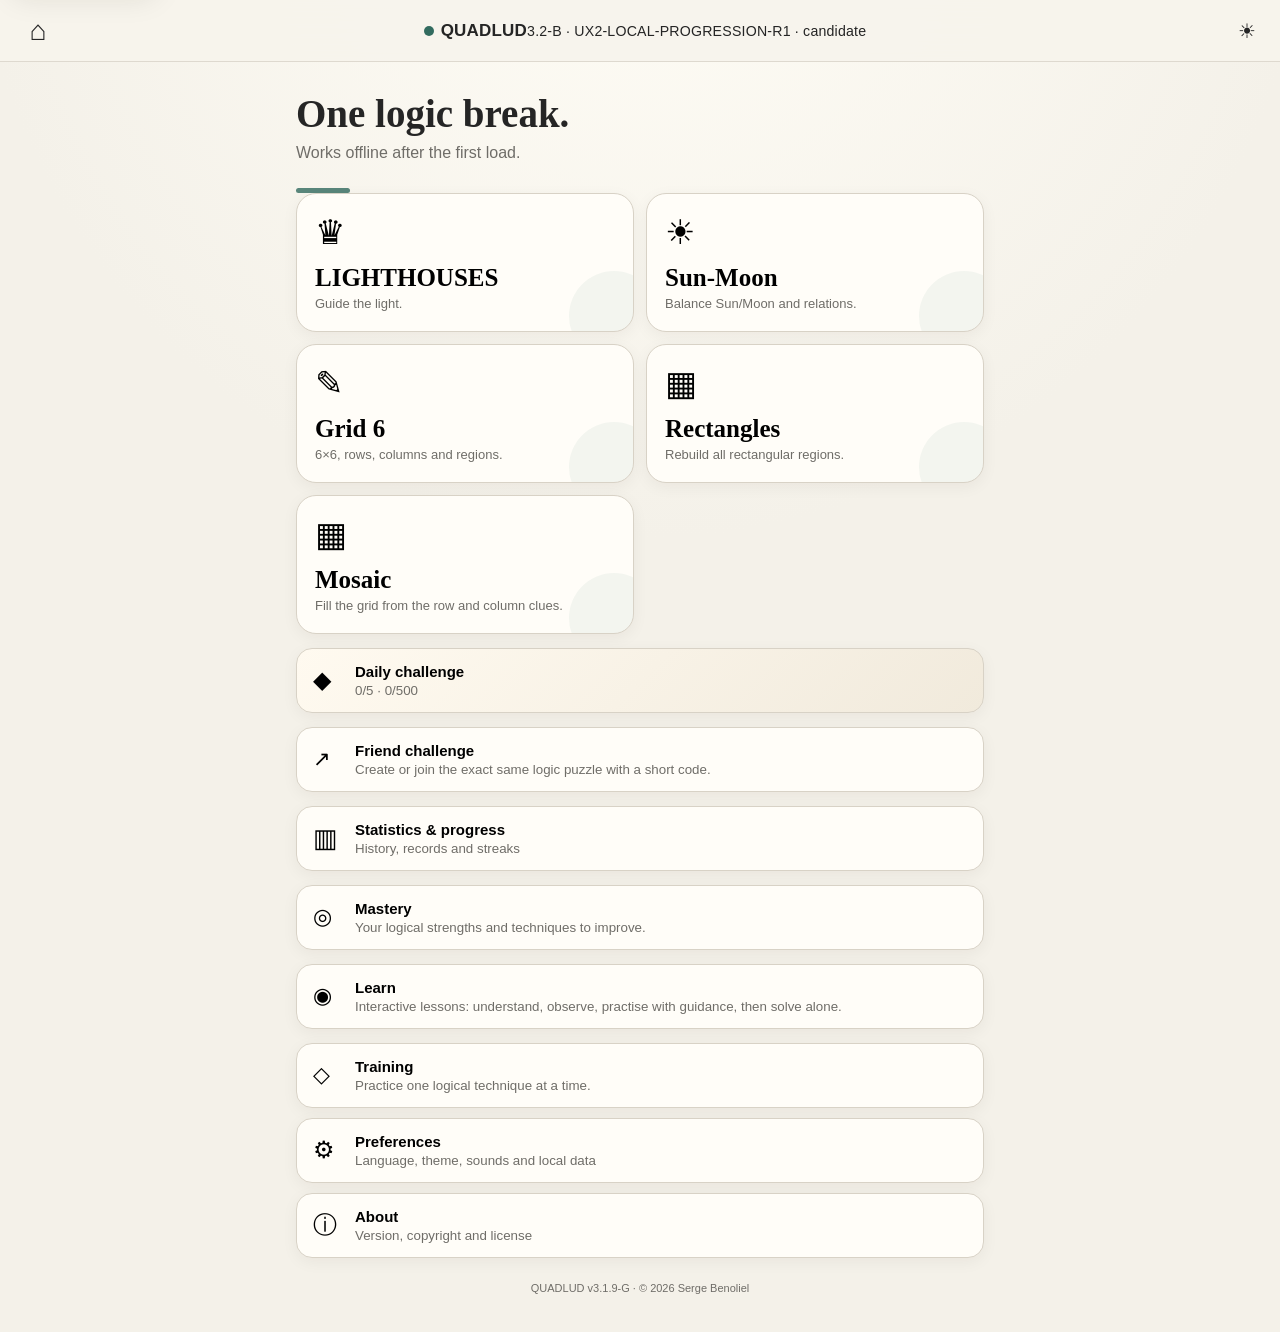
==== commit fe900556: "feat(v3.2-B): wire local progression profile into shell" ====
--- a/index.html
+++ b/index.html
@@ -1 +1 @@
-<!-- QUADLUD Copyright © 2026 Serge Benoliel. All rights reserved. --><!doctype html><html lang="fr"><head><meta charset="utf-8"/><meta name="viewport" content="width=device-width,initial-scale=1,viewport-fit=cover"/><meta name="theme-color" content="#f7f4ec"/><link rel="stylesheet" href="styles-core.css?v=3.1.9-g-certification-r1"/><link rel="stylesheet" href="styles-v32-ux1.css?v=3.2-a-ux1-r1"/><link rel="stylesheet" href="styles-patches.css?v=3.1.8"/><link rel="stylesheet" href="styles-i18n.css?v=3.1.8"/><link rel="stylesheet" href="styles-pedagogy.css?v=3.1.1"/><link rel="stylesheet" href="styles-patches-direct.css?v=3.1.8"/><link rel="stylesheet" href="styles-accessibility.css?v=3.1.8"/><link rel="stylesheet" href="styles-sudoku-proof.css?v=3.1.8"/><link rel="stylesheet" href="styles-data.css?v=3.1.8"/><link rel="stylesheet" href="styles-nonogram.css?v=3.1.8-u13-nonogram"/><link rel="stylesheet" href="styles-mobile.css?v=3.1.8-u12-ipad-balance"/><link rel="stylesheet" href="ui-mobile-coach-fixes.css?v=3.1.8-u13-nonogram"/><link rel="stylesheet" href="tutor-action-first-navigation.css?v=3.1.9-hf3.9-r5.3-message-fit-r3"/><link rel="stylesheet" href="tango-causal-proof-projection.css?v=3.1.9-hf3.6-c2"/><link rel="stylesheet" href="tango-human-pedagogy-r4.css?v=3.1.9-r3ui-relation-balance-mobile-layout-v2" /><link rel="stylesheet" href="ui-consistency-v318.css?v=3.1.8-u14r1-coach-stability"/><title>QUADLUD</title></head><body><a class="skip-link" id="skipLink" href="#app">Aller au contenu</a><header class="topbar"><button class="icon-btn" id="homeBtn" aria-label="Accueil">⌂</button><div class="brand"><span class="brand-dot"></span><b>QUADLUD</b><small id="testBuildId">3.2-A · UX1-VICTORY-INSIGHT-R1 · candidate</small></div><div class="top-actions"><div class="timer" id="timer" hidden>00:00</div><button class="theme-btn" id="themeBtn">☀︎</button></div></header><main id="app"></main><div id="toast" class="toast"></div><div id="a11yLive" class="sr-only"></div><div id="busyOverlay" hidden><div><span>Génération…</span></div></div><script src="platform-web.js?v=3.1.8"></script><script src="web-storage.js?v=3.1.8"></script><script src="data-serialization.js?v=3.1.8"></script><script src="persistence-services.js?v=3.1.8"></script><script src="game-contract.js?v=3.1.8"></script><script src="game-manifest.js?v=3.1.8-u14r2-manifest"></script><script src="game-registry.js?v=3.1.8"></script><script src="logical-move.js?v=3.1.8"></script><script src="queens-logic.js?v=3.1.8"></script><script src="difficulty-rating.js?v=3.1.8"></script><script src="queens-difficulty.js?v=3.1.8"></script><script src="tango-logic.js?v=3.1.8"></script><script src="tango-difficulty.js?v=3.1.8"></script><script src="tutor-move-selector.js?v=3.1.9-a11"></script><script src="pedagogy-next-move-policy.js?v=3.1.9-hf3.8-r1"></script><script src="tango-played-move-planner.js?v=3.1.9-a13r3-advanced-frontier-v1"></script><script src="tango-attention-continuity-bridge.js?v=3.1.9-hf3.8-r1"></script><script src="tango-tutor-frontier-pruner-r5.js?v=3.1.9-hf3.9-r5.1b-v12"></script><script src="patches-logic.js?v=3.1.8"></script><script src="patches-difficulty.js?v=3.1.8"></script><script src="sudoku-logic.js?v=3.1.8"></script><script src="sudoku-difficulty.js?v=3.1.8"></script><script src="nonogram-logic.js?v=3.1.8"></script><script src="nonogram-validation-solver.js?v=3.1.8"></script><script src="nonogram-difficulty.js?v=3.1.8"></script><script src="generation-common.js?v=3.1.8"></script><script src="queens-qpool4.js?v=3.1.8"></script><script src="queens-generator.js?v=3.1.8"></script><script src="tango-diversity-pool.js?v=3.1.9-diversity-pilot-v4"></script><script src="tango-generator.js?v=3.1.9-diversity-pilot-v4"></script><script src="sudoku-generator.js?v=3.1.8"></script><script src="patches-generator.js?v=3.1.8"></script><script src="nonogram-generator.js?v=3.1.8"></script><script src="session-core.js?v=3.1.8"></script><script src="game-session-adapters.js?v=3.1.8"></script><script src="reasoning-view.js?v=3.1.8"></script><script src="game-ui-adapters.js?v=3.1.8"></script><script src="queens-ui.js?v=3.1.8"></script><script src="tango-ui.js?v=3.1.8"></script><script src="sudoku-ui.js?v=3.1.8"></script><script src="patches-ui.js?v=3.1.8"></script><script src="nonogram-ui.js?v=3.1.8-u13-nonogram"></script><script src="queens-runtime.js?v=3.1.8"></script><script src="tango-runtime.js?v=3.1.8"></script><script src="tango-pedagogy-unit-focus.js?v=3.1.9-r3ui-causal-focus-r4"></script><script src="tango-played-move-runtime.js?v=3.1.9-a13r6-single-proof-7d"></script><script src="tango-human-cost-bridge.js?v=3.1.9-r3ui-human-cost-7d-v5"></script><script src="cognitive-cost.js?v=3.1.9-cognitive-v1"></script><script src="tango-cognitive-patterns.js?v=3.1.9-cognitive-patterns-v1"></script><script src="tango-cognitive-pedagogy-bridge.js?v=3.1.9-cognitive-ranking-r2"></script><script src="tango-human-pedagogy-r4.js?v=3.1.9-r3ui-human-r4-hf3r2-contract"></script><script src="tango-cognitive-proof-stages-bridge.js?v=3.1.9-cognitive-stages-r1"></script><script src="tango-direct-visible-priority-bridge.js?v=3.1.9-direct-visible-priority-r1"></script><script src="tango-tutor-cache-contract-r8.js?v=3.1.9-r8-sync5-cognitive-sharded-lz4"></script><script src="tango-tutor-precomputed-cache.js?v=3.1.9-r8-sync5-cognitive-sharded-lz4"></script><script src="tango-tutor-single-planner-r5.js?v=3.1.9-cognitive-r4-cache-contract-guard"></script><script src="tango-causal-proof-model.js?v=3.1.9-hf3.9-r5.6-relation-proof-sequence"></script><script src="tango-progressive-proof-bridge.js?v=3.1.9-r3ui-progressive-proof-r7-derived-provenance"></script><script src="sudoku-runtime.js?v=3.1.8"></script><script src="patches-runtime.js?v=3.1.8"></script><script src="nonogram-runtime.js?v=3.1.8"></script><script src="game-pedagogy-adapters.js?v=3.1.8"></script><script src="queens-pedagogy.js?v=3.1.8"></script><script src="tango-pedagogy.js?v=3.1.8"></script><script src="sudoku-pedagogy.js?v=3.1.8"></script><script src="patches-pedagogy.js?v=3.1.8"></script><script src="pedagogy-metadata.js?v=3.1.8"></script><script src="reasoning-presentation.js?v=3.1.8"></script><script src="queens-reasoning-presentation.js?v=3.1.8"></script><script src="tango-reasoning-presentation.js?v=3.1.9-r3ui-visible-unit-labels-r1"></script><script src="sudoku-reasoning-presentation.js?v=3.1.8"></script><script src="patches-reasoning-presentation.js?v=3.1.8"></script><script src="nonogram-reasoning-presentation.js?v=3.1.8"></script><script src="nonogram-pedagogy.js?v=3.1.8-u13-nonogram"></script><script src="nonogram-pedagogy-atomic.js?v=3.1.8-u13-nonogram"></script><script src="i18n-catalog.js?v=3.1.8"></script><script src="queens-i18n.js?v=3.1.8"></script><script src="tango-i18n.js?v=3.1.8"></script><script src="sudoku-i18n.js?v=3.1.8"></script><script src="patches-i18n.js?v=3.1.8"></script><script src="nonogram-i18n.js?v=3.1.8"></script><script src="mastery-model.js?v=3.1.8"></script><script src="progression-stats.js?v=3.1.8"></script><script src="challenge-protocol.js?v=3.1.8"></script><script src="daily-model.js?v=3.1.8"></script><script src="diagnostic-ui-structural.js?v=3.1.8"></script><script src="diagnostic-attachments.js?v=3.1.8"></script><script src="diagnostic-recorder.js?v=3.1.8"></script><script src="tango-runtime-pool-data.js?v=3.1.9-r8-exact"></script><script src="tango-precomputed-pool-runtime.js?v=3.1.9-r8-exact"></script><script src="app-precompute.js?v=3.1.8"></script><script src="audio-web.js?v=3.1.9-c-snd3-r1"></script><script src="audio-service.js?v=3.1.9-c-snd3-r1"></script><script src="audio-event-bridge.js?v=3.1.9-c-snd3-r1"></script><script src="victory-presentation.js?v=3.1.9-f-rectangles-mosaic-r1"></script><script src="app.js?v=3.1.9-g-certification-r1"></script><script src="move-trust.js?v=3.1.8"></script><script src="coach-presentation-bridge.js?v=3.1.8-u14r1-coach-stability"></script><script src="ui-mobile-coach-fixes.js?v=3.1.8"></script><script src="tutor-action-first-navigation.js?v=3.1.9-hf3.9-r5.2-action-atomicity-r1"></script><script src="tango-causal-proof-projection.js?v=3.1.9-hf3.6-c1"></script><script src="tango-causal-proof-c2-bridge.js?v=3.1.9-hf3.6-c2"></script><script src="ui-consistency-v318.js?v=3.1.8-u14r1-coach-stability"></script><script src="tango-contradiction-visuals.js?v=3.1.9-r3ui-contradiction-visual-r1"></script><script src="tango-tutor-clarity.js?v=3.1.9-r3ui-local-proof-r2"></script><script src="tango-proof-contract-hf37.js?v=3.1.9-hf3.8-r1"></script><script src="tango-semantic-coherence-hf39.js?v=3.1.9-hf3.9-r5.5-stage-order"></script><script src="tango-semantic-stabilizer-hf39-r4.js?v=3.1.9-hf3.9-r4-marker-projection-v3-causal-closure"></script><script src="tango-tutor-attention-orchestrator-r5.js?v=3.1.9-hf3.9-r5.4"></script><script src="tango-tutor-human-regression-r54.js?v=3.1.9-hf3.9-r5.4-mobile-layout-v3"></script><script src="tango-tutor-causal-atomic-r55.js?v=3.1.9-hf3.9-r5.6-causal-closure-v17"></script><script src="tango-pedagogy-text-finalizer.js?v=3.1.9-hf3.6-retest3"></script><script src="victory-insight.js?v=3.2-a-ux1-r1"></script></body></html>+<!-- QUADLUD Copyright © 2026 Serge Benoliel. All rights reserved. --><!doctype html><html lang="fr"><head><meta charset="utf-8"/><meta name="viewport" content="width=device-width,initial-scale=1,viewport-fit=cover"/><meta name="theme-color" content="#f7f4ec"/><link rel="stylesheet" href="styles-core.css?v=3.1.9-g-certification-r1"/><link rel="stylesheet" href="styles-v32-ux1.css?v=3.2-a-ux1-r1"/><link rel="stylesheet" href="styles-v32-ux2.css?v=3.2-b-ux2-r1"/><link rel="stylesheet" href="styles-patches.css?v=3.1.8"/><link rel="stylesheet" href="styles-i18n.css?v=3.1.8"/><link rel="stylesheet" href="styles-pedagogy.css?v=3.1.1"/><link rel="stylesheet" href="styles-patches-direct.css?v=3.1.8"/><link rel="stylesheet" href="styles-accessibility.css?v=3.1.8"/><link rel="stylesheet" href="styles-sudoku-proof.css?v=3.1.8"/><link rel="stylesheet" href="styles-data.css?v=3.1.8"/><link rel="stylesheet" href="styles-nonogram.css?v=3.1.8-u13-nonogram"/><link rel="stylesheet" href="styles-mobile.css?v=3.1.8-u12-ipad-balance"/><link rel="stylesheet" href="ui-mobile-coach-fixes.css?v=3.1.8-u13-nonogram"/><link rel="stylesheet" href="tutor-action-first-navigation.css?v=3.1.9-hf3.9-r5.3-message-fit-r3"/><link rel="stylesheet" href="tango-causal-proof-projection.css?v=3.1.9-hf3.6-c2"/><link rel="stylesheet" href="tango-human-pedagogy-r4.css?v=3.1.9-r3ui-relation-balance-mobile-layout-v2" /><link rel="stylesheet" href="ui-consistency-v318.css?v=3.1.8-u14r1-coach-stability"/><title>QUADLUD</title></head><body><a class="skip-link" id="skipLink" href="#app">Aller au contenu</a><header class="topbar"><button class="icon-btn" id="homeBtn" aria-label="Accueil">⌂</button><div class="brand"><span class="brand-dot"></span><b>QUADLUD</b><small id="testBuildId">3.2-B · UX2-LOCAL-PROGRESSION-R1 · candidate</small></div><div class="top-actions"><div class="timer" id="timer" hidden>00:00</div><button class="theme-btn" id="themeBtn">☀︎</button></div></header><main id="app"></main><div id="toast" class="toast"></div><div id="a11yLive" class="sr-only"></div><div id="busyOverlay" hidden><div><span>Génération…</span></div></div><script src="platform-web.js?v=3.1.8"></script><script src="web-storage.js?v=3.1.8"></script><script src="data-serialization.js?v=3.1.8"></script><script src="persistence-services.js?v=3.1.8"></script><script src="game-contract.js?v=3.1.8"></script><script src="game-manifest.js?v=3.1.8-u14r2-manifest"></script><script src="game-registry.js?v=3.1.8"></script><script src="logical-move.js?v=3.1.8"></script><script src="queens-logic.js?v=3.1.8"></script><script src="difficulty-rating.js?v=3.1.8"></script><script src="queens-difficulty.js?v=3.1.8"></script><script src="tango-logic.js?v=3.1.8"></script><script src="tango-difficulty.js?v=3.1.8"></script><script src="tutor-move-selector.js?v=3.1.9-a11"></script><script src="pedagogy-next-move-policy.js?v=3.1.9-hf3.8-r1"></script><script src="tango-played-move-planner.js?v=3.1.9-a13r3-advanced-frontier-v1"></script><script src="tango-attention-continuity-bridge.js?v=3.1.9-hf3.8-r1"></script><script src="tango-tutor-frontier-pruner-r5.js?v=3.1.9-hf3.9-r5.1b-v12"></script><script src="patches-logic.js?v=3.1.8"></script><script src="patches-difficulty.js?v=3.1.8"></script><script src="sudoku-logic.js?v=3.1.8"></script><script src="sudoku-difficulty.js?v=3.1.8"></script><script src="nonogram-logic.js?v=3.1.8"></script><script src="nonogram-validation-solver.js?v=3.1.8"></script><script src="nonogram-difficulty.js?v=3.1.8"></script><script src="generation-common.js?v=3.1.8"></script><script src="queens-qpool4.js?v=3.1.8"></script><script src="queens-generator.js?v=3.1.8"></script><script src="tango-diversity-pool.js?v=3.1.9-diversity-pilot-v4"></script><script src="tango-generator.js?v=3.1.9-diversity-pilot-v4"></script><script src="sudoku-generator.js?v=3.1.8"></script><script src="patches-generator.js?v=3.1.8"></script><script src="nonogram-generator.js?v=3.1.8"></script><script src="session-core.js?v=3.1.8"></script><script src="game-session-adapters.js?v=3.1.8"></script><script src="reasoning-view.js?v=3.1.8"></script><script src="game-ui-adapters.js?v=3.1.8"></script><script src="queens-ui.js?v=3.1.8"></script><script src="tango-ui.js?v=3.1.8"></script><script src="sudoku-ui.js?v=3.1.8"></script><script src="patches-ui.js?v=3.1.8"></script><script src="nonogram-ui.js?v=3.1.8-u13-nonogram"></script><script src="queens-runtime.js?v=3.1.8"></script><script src="tango-runtime.js?v=3.1.8"></script><script src="tango-pedagogy-unit-focus.js?v=3.1.9-r3ui-causal-focus-r4"></script><script src="tango-played-move-runtime.js?v=3.1.9-a13r6-single-proof-7d"></script><script src="tango-human-cost-bridge.js?v=3.1.9-r3ui-human-cost-7d-v5"></script><script src="cognitive-cost.js?v=3.1.9-cognitive-v1"></script><script src="tango-cognitive-patterns.js?v=3.1.9-cognitive-patterns-v1"></script><script src="tango-cognitive-pedagogy-bridge.js?v=3.1.9-cognitive-ranking-r2"></script><script src="tango-human-pedagogy-r4.js?v=3.1.9-r3ui-human-r4-hf3r2-contract"></script><script src="tango-cognitive-proof-stages-bridge.js?v=3.1.9-cognitive-stages-r1"></script><script src="tango-direct-visible-priority-bridge.js?v=3.1.9-direct-visible-priority-r1"></script><script src="tango-tutor-cache-contract-r8.js?v=3.1.9-r8-sync5-cognitive-sharded-lz4"></script><script src="tango-tutor-precomputed-cache.js?v=3.1.9-r8-sync5-cognitive-sharded-lz4"></script><script src="tango-tutor-single-planner-r5.js?v=3.1.9-cognitive-r4-cache-contract-guard"></script><script src="tango-causal-proof-model.js?v=3.1.9-hf3.9-r5.6-relation-proof-sequence"></script><script src="tango-progressive-proof-bridge.js?v=3.1.9-r3ui-progressive-proof-r7-derived-provenance"></script><script src="sudoku-runtime.js?v=3.1.8"></script><script src="patches-runtime.js?v=3.1.8"></script><script src="nonogram-runtime.js?v=3.1.8"></script><script src="game-pedagogy-adapters.js?v=3.1.8"></script><script src="queens-pedagogy.js?v=3.1.8"></script><script src="tango-pedagogy.js?v=3.1.8"></script><script src="sudoku-pedagogy.js?v=3.1.8"></script><script src="patches-pedagogy.js?v=3.1.8"></script><script src="pedagogy-metadata.js?v=3.1.8"></script><script src="reasoning-presentation.js?v=3.1.8"></script><script src="queens-reasoning-presentation.js?v=3.1.8"></script><script src="tango-reasoning-presentation.js?v=3.1.9-r3ui-visible-unit-labels-r1"></script><script src="sudoku-reasoning-presentation.js?v=3.1.8"></script><script src="patches-reasoning-presentation.js?v=3.1.8"></script><script src="nonogram-reasoning-presentation.js?v=3.1.8"></script><script src="nonogram-pedagogy.js?v=3.1.8-u13-nonogram"></script><script src="nonogram-pedagogy-atomic.js?v=3.1.8-u13-nonogram"></script><script src="i18n-catalog.js?v=3.1.8"></script><script src="queens-i18n.js?v=3.1.8"></script><script src="tango-i18n.js?v=3.1.8"></script><script src="sudoku-i18n.js?v=3.1.8"></script><script src="patches-i18n.js?v=3.1.8"></script><script src="nonogram-i18n.js?v=3.1.8"></script><script src="mastery-model.js?v=3.1.8"></script><script src="progression-stats.js?v=3.1.8"></script><script src="progression-profile.js?v=3.2-b-ux2-r1"></script><script src="challenge-protocol.js?v=3.1.8"></script><script src="daily-model.js?v=3.1.8"></script><script src="diagnostic-ui-structural.js?v=3.1.8"></script><script src="diagnostic-attachments.js?v=3.1.8"></script><script src="diagnostic-recorder.js?v=3.1.8"></script><script src="tango-runtime-pool-data.js?v=3.1.9-r8-exact"></script><script src="tango-precomputed-pool-runtime.js?v=3.1.9-r8-exact"></script><script src="app-precompute.js?v=3.1.8"></script><script src="audio-web.js?v=3.1.9-c-snd3-r1"></script><script src="audio-service.js?v=3.1.9-c-snd3-r1"></script><script src="audio-event-bridge.js?v=3.1.9-c-snd3-r1"></script><script src="victory-presentation.js?v=3.1.9-f-rectangles-mosaic-r1"></script><script src="app.js?v=3.1.9-g-certification-r1"></script><script src="move-trust.js?v=3.1.8"></script><script src="coach-presentation-bridge.js?v=3.1.8-u14r1-coach-stability"></script><script src="ui-mobile-coach-fixes.js?v=3.1.8"></script><script src="tutor-action-first-navigation.js?v=3.1.9-hf3.9-r5.2-action-atomicity-r1"></script><script src="tango-causal-proof-projection.js?v=3.1.9-hf3.6-c1"></script><script src="tango-causal-proof-c2-bridge.js?v=3.1.9-hf3.6-c2"></script><script src="ui-consistency-v318.js?v=3.1.8-u14r1-coach-stability"></script><script src="tango-contradiction-visuals.js?v=3.1.9-r3ui-contradiction-visual-r1"></script><script src="tango-tutor-clarity.js?v=3.1.9-r3ui-local-proof-r2"></script><script src="tango-proof-contract-hf37.js?v=3.1.9-hf3.8-r1"></script><script src="tango-semantic-coherence-hf39.js?v=3.1.9-hf3.9-r5.5-stage-order"></script><script src="tango-semantic-stabilizer-hf39-r4.js?v=3.1.9-hf3.9-r4-marker-projection-v3-causal-closure"></script><script src="tango-tutor-attention-orchestrator-r5.js?v=3.1.9-hf3.9-r5.4"></script><script src="tango-tutor-human-regression-r54.js?v=3.1.9-hf3.9-r5.4-mobile-layout-v3"></script><script src="tango-tutor-causal-atomic-r55.js?v=3.1.9-hf3.9-r5.6-causal-closure-v17"></script><script src="tango-pedagogy-text-finalizer.js?v=3.1.9-hf3.6-retest3"></script><script src="victory-insight.js?v=3.2-a-ux1-r1"></script><script src="progression-profile-ui.js?v=3.2-b-ux2-r1"></script></body></html>
--- a/styles-v32-ux1.css
+++ b/styles-v32-ux1.css
@@ -8,5 +8,13 @@
 .victory-insight-replay{display:flex;gap:6px;overflow-x:auto;overscroll-behavior-inline:contain;scroll-snap-type:x proximity;scrollbar-width:none;padding:1px 0}
 .victory-insight-step{display:inline-flex;align-items:center;gap:5px;flex:0 0 auto;max-width:180px;padding:5px 7px;border:1px solid var(--line);border-radius:10px;background:var(--card);font-size:.7rem;white-space:nowrap;overflow:hidden;text-overflow:ellipsis;scroll-snap-align:start}.victory-insight-step b{display:grid;place-items:center;min-width:18px;height:18px;border-radius:50%;background:color-mix(in srgb,var(--muted) 14%,transparent);font-size:.64rem}.victory-insight-step[data-key="true"]{border-color:color-mix(in srgb,var(--accent) 54%,var(--line));box-shadow:inset 0 0 0 1px color-mix(in srgb,var(--accent) 20%,transparent)}
 @media(max-width:520px){.victory-insight{gap:6px;padding:8px 9px;margin-top:6px}.victory-insight-key{padding:6px 7px}.victory-insight-step{max-width:155px}}
+@media(orientation:landscape) and (max-height:520px){
+  .victory{padding:6px 10px}
+  .victory-card{width:min(100%,720px);padding:9px 11px;border-radius:18px;display:grid;grid-template-columns:minmax(150px,.62fr) minmax(300px,1.38fr);grid-template-rows:auto auto auto auto;column-gap:12px;row-gap:3px;align-items:center}
+  .victory-burst{display:none}.victory-card>small{grid-column:1;grid-row:1;margin:0;font-size:9px;letter-spacing:.1em}.victory-card h2{grid-column:1;grid-row:2;font-size:23px;margin:1px 0}.victory-time{grid-column:1;grid-row:3;font-size:36px;line-height:1}.victory-card>p{grid-column:1;grid-row:4;margin:1px 0;font-size:11px;line-height:1.2}
+  .victory-daily-score{grid-column:1;grid-row:4;font-size:10px;line-height:1.1}.victory-daily-score+ p{grid-row:5}.victory-card:has(.victory-daily-score){grid-template-rows:auto auto auto auto auto}
+  .victory-insight{grid-column:2;grid-row:1/4;width:100%;margin:0;padding:6px 8px;gap:4px;border-radius:10px}.victory-insight-head{font-size:.72rem}.victory-insight-chip{padding:2px 5px;font-size:.62rem}.victory-insight-key{padding:4px 6px;row-gap:0}.victory-insight-key small{font-size:.58rem}.victory-insight-key strong,.victory-insight-key span{font-size:.65rem}.victory-insight-step{max-width:138px;padding:3px 5px;font-size:.61rem}.victory-insight-step b{min-width:15px;height:15px;font-size:.55rem}
+  .victory-actions{grid-column:2;grid-row:4;gap:6px}.victory-card:has(.victory-daily-score) .victory-actions{grid-row:5}.victory-actions .btn{min-height:34px;padding:5px 7px;border-radius:9px;font-size:11px}
+}
 @media(prefers-reduced-motion:reduce){.victory-insight-replay{scroll-behavior:auto}.victory-insight,.victory-insight *{animation:none!important;transition:none!important}}
 @media(forced-colors:active){.victory-insight,.victory-insight-key,.victory-insight-step{border:1px solid CanvasText;background:Canvas;color:CanvasText}.victory-insight-step[data-key="true"]{outline:2px solid Highlight;outline-offset:1px}}
--- a/styles-v32-ux2.css
+++ b/styles-v32-ux2.css
@@ -0,0 +1,11 @@
+/* QUADLUD v3.2-B / UX-2 — derived local progression */
+.progression-profile{margin:14px 0 18px;padding:14px;border:1px solid color-mix(in srgb,var(--accent) 26%,#d8d2c6);border-radius:16px;background:color-mix(in srgb,var(--paper) 94%,var(--accent) 6%);display:grid;gap:12px}
+.progression-profile-head{display:flex;align-items:center;justify-content:space-between;gap:12px}.progression-profile-head>div{display:grid;gap:3px}.progression-profile-head b{font-size:15px}.progression-profile-head small{font-size:11px;color:var(--muted)}
+.progression-games{display:flex;gap:4px;align-items:center;min-height:32px}.progress-game{display:grid;place-items:center;width:30px;height:30px;border-radius:10px;background:var(--paper);border:1px solid color-mix(in srgb,var(--muted) 24%,transparent);font-size:18px}
+.progression-kpis{display:grid;grid-template-columns:repeat(4,minmax(0,1fr));gap:7px}.progression-kpis>div{min-width:0;padding:9px 7px;border-radius:12px;background:var(--paper);text-align:center}.progression-kpis strong{display:block;font-size:19px;font-variant-numeric:tabular-nums}.progression-kpis span{display:block;margin-top:3px;font-size:10px;color:var(--muted);line-height:1.2;overflow-wrap:anywhere}
+.progress-achievements{display:flex;gap:6px;overflow-x:auto;overscroll-behavior-inline:contain;scrollbar-width:none;padding-bottom:1px}.progress-achievements::-webkit-scrollbar{display:none}.progress-achievement{flex:0 0 auto;padding:5px 8px;border-radius:999px;border:1px solid color-mix(in srgb,var(--muted) 28%,transparent);font-size:11px;white-space:nowrap}.progress-achievement.unlocked{background:color-mix(in srgb,var(--paper) 78%,var(--accent) 22%);border-color:color-mix(in srgb,var(--accent) 44%,transparent);font-weight:700}.progress-achievement.locked{opacity:.52;background:var(--paper)}
+.sr-only{position:absolute!important;width:1px!important;height:1px!important;padding:0!important;margin:-1px!important;overflow:hidden!important;clip:rect(0,0,0,0)!important;white-space:nowrap!important;border:0!important}
+@media(max-width:520px){.progression-profile{padding:11px;margin:10px 0 14px;gap:9px}.progression-kpis{grid-template-columns:1fr 1fr}.progression-kpis>div{padding:7px 6px}.progression-profile-head small{max-width:210px}}
+@media(orientation:landscape) and (max-height:520px){.progression-profile{margin:8px 0 10px;padding:9px;gap:7px}.progression-kpis{grid-template-columns:repeat(4,minmax(0,1fr))}.progression-kpis>div{padding:5px}.progress-achievement{padding:4px 7px}}
+@media(prefers-reduced-motion:reduce){.progression-profile,.progression-profile *{animation:none!important;transition:none!important;scroll-behavior:auto!important}}
+@media(forced-colors:active){.progression-profile,.progress-game,.progress-achievement,.progression-kpis>div{border:1px solid CanvasText;background:Canvas;color:CanvasText}.progress-achievement.unlocked{outline:2px solid Highlight;outline-offset:1px}}
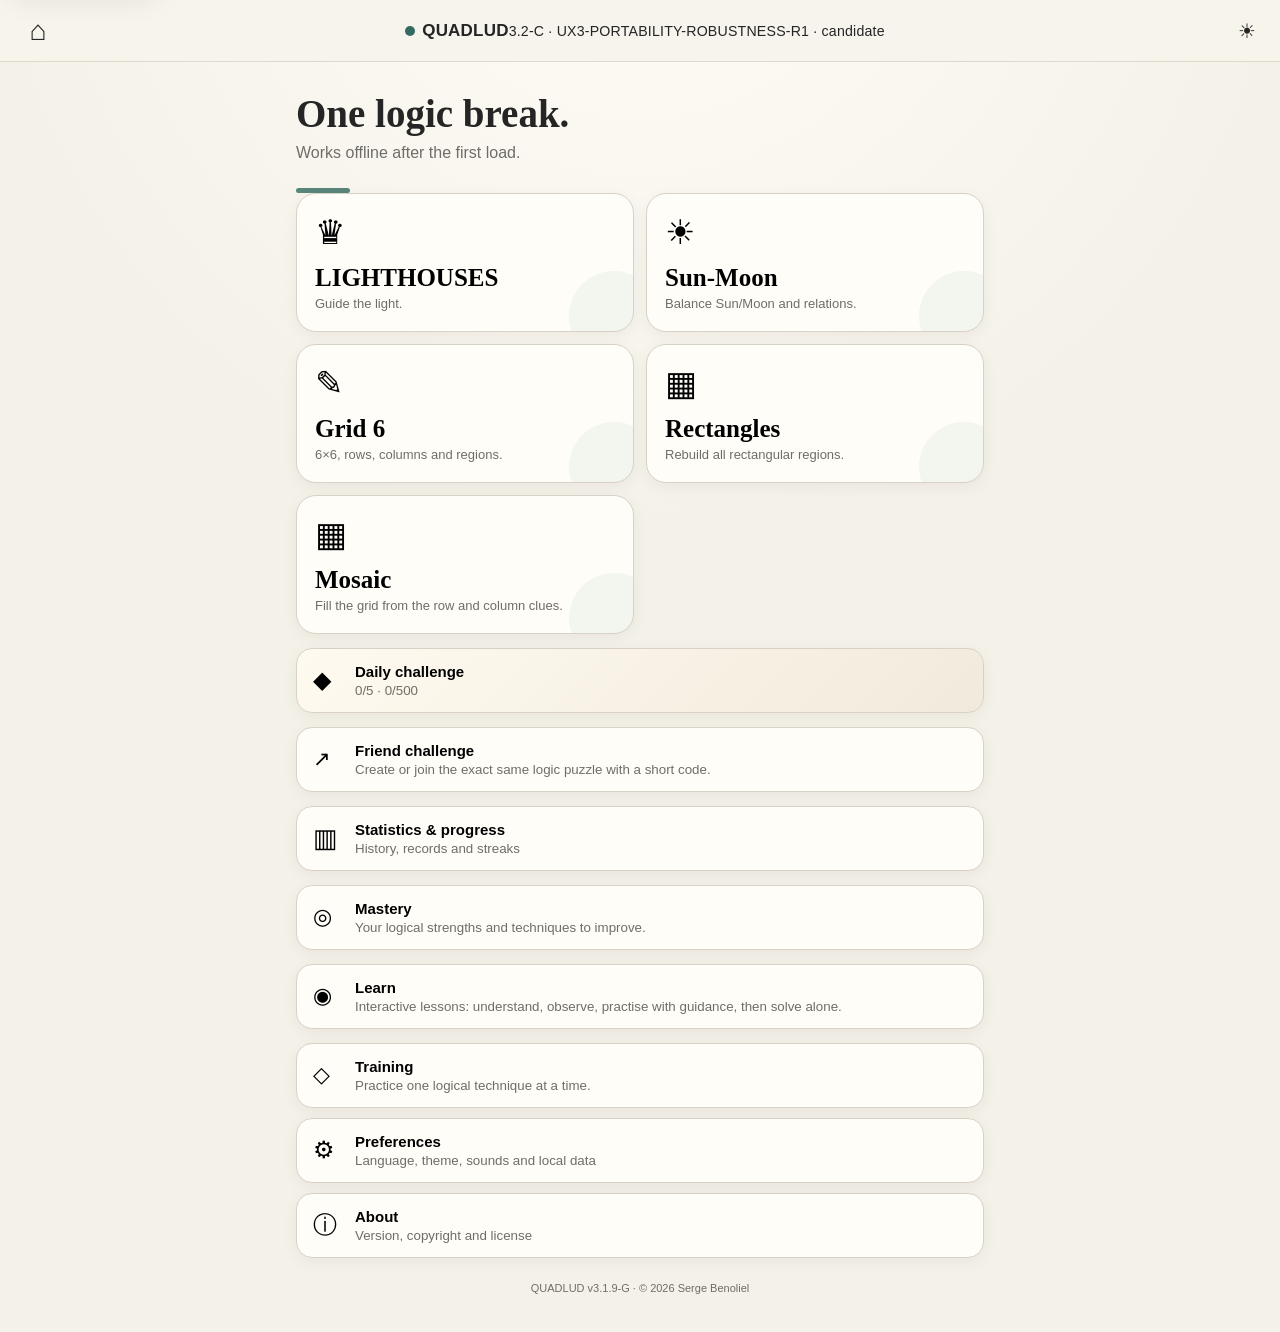
==== commit 5d62b7fd: "chore(v3.2-C): wire portable data schema identity" ====
--- a/index.html
+++ b/index.html
@@ -1 +1 @@
-<!-- QUADLUD Copyright © 2026 Serge Benoliel. All rights reserved. --><!doctype html><html lang="fr"><head><meta charset="utf-8"/><meta name="viewport" content="width=device-width,initial-scale=1,viewport-fit=cover"/><meta name="theme-color" content="#f7f4ec"/><link rel="stylesheet" href="styles-core.css?v=3.1.9-g-certification-r1"/><link rel="stylesheet" href="styles-v32-ux1.css?v=3.2-a-ux1-r1"/><link rel="stylesheet" href="styles-v32-ux2.css?v=3.2-b-ux2-r1"/><link rel="stylesheet" href="styles-patches.css?v=3.1.8"/><link rel="stylesheet" href="styles-i18n.css?v=3.1.8"/><link rel="stylesheet" href="styles-pedagogy.css?v=3.1.1"/><link rel="stylesheet" href="styles-patches-direct.css?v=3.1.8"/><link rel="stylesheet" href="styles-accessibility.css?v=3.1.8"/><link rel="stylesheet" href="styles-sudoku-proof.css?v=3.1.8"/><link rel="stylesheet" href="styles-data.css?v=3.1.8"/><link rel="stylesheet" href="styles-nonogram.css?v=3.1.8-u13-nonogram"/><link rel="stylesheet" href="styles-mobile.css?v=3.1.8-u12-ipad-balance"/><link rel="stylesheet" href="ui-mobile-coach-fixes.css?v=3.1.8-u13-nonogram"/><link rel="stylesheet" href="tutor-action-first-navigation.css?v=3.1.9-hf3.9-r5.3-message-fit-r3"/><link rel="stylesheet" href="tango-causal-proof-projection.css?v=3.1.9-hf3.6-c2"/><link rel="stylesheet" href="tango-human-pedagogy-r4.css?v=3.1.9-r3ui-relation-balance-mobile-layout-v2" /><link rel="stylesheet" href="ui-consistency-v318.css?v=3.1.8-u14r1-coach-stability"/><title>QUADLUD</title></head><body><a class="skip-link" id="skipLink" href="#app">Aller au contenu</a><header class="topbar"><button class="icon-btn" id="homeBtn" aria-label="Accueil">⌂</button><div class="brand"><span class="brand-dot"></span><b>QUADLUD</b><small id="testBuildId">3.2-B · UX2-LOCAL-PROGRESSION-R1 · candidate</small></div><div class="top-actions"><div class="timer" id="timer" hidden>00:00</div><button class="theme-btn" id="themeBtn">☀︎</button></div></header><main id="app"></main><div id="toast" class="toast"></div><div id="a11yLive" class="sr-only"></div><div id="busyOverlay" hidden><div><span>Génération…</span></div></div><script src="platform-web.js?v=3.1.8"></script><script src="web-storage.js?v=3.1.8"></script><script src="data-serialization.js?v=3.1.8"></script><script src="persistence-services.js?v=3.1.8"></script><script src="game-contract.js?v=3.1.8"></script><script src="game-manifest.js?v=3.1.8-u14r2-manifest"></script><script src="game-registry.js?v=3.1.8"></script><script src="logical-move.js?v=3.1.8"></script><script src="queens-logic.js?v=3.1.8"></script><script src="difficulty-rating.js?v=3.1.8"></script><script src="queens-difficulty.js?v=3.1.8"></script><script src="tango-logic.js?v=3.1.8"></script><script src="tango-difficulty.js?v=3.1.8"></script><script src="tutor-move-selector.js?v=3.1.9-a11"></script><script src="pedagogy-next-move-policy.js?v=3.1.9-hf3.8-r1"></script><script src="tango-played-move-planner.js?v=3.1.9-a13r3-advanced-frontier-v1"></script><script src="tango-attention-continuity-bridge.js?v=3.1.9-hf3.8-r1"></script><script src="tango-tutor-frontier-pruner-r5.js?v=3.1.9-hf3.9-r5.1b-v12"></script><script src="patches-logic.js?v=3.1.8"></script><script src="patches-difficulty.js?v=3.1.8"></script><script src="sudoku-logic.js?v=3.1.8"></script><script src="sudoku-difficulty.js?v=3.1.8"></script><script src="nonogram-logic.js?v=3.1.8"></script><script src="nonogram-validation-solver.js?v=3.1.8"></script><script src="nonogram-difficulty.js?v=3.1.8"></script><script src="generation-common.js?v=3.1.8"></script><script src="queens-qpool4.js?v=3.1.8"></script><script src="queens-generator.js?v=3.1.8"></script><script src="tango-diversity-pool.js?v=3.1.9-diversity-pilot-v4"></script><script src="tango-generator.js?v=3.1.9-diversity-pilot-v4"></script><script src="sudoku-generator.js?v=3.1.8"></script><script src="patches-generator.js?v=3.1.8"></script><script src="nonogram-generator.js?v=3.1.8"></script><script src="session-core.js?v=3.1.8"></script><script src="game-session-adapters.js?v=3.1.8"></script><script src="reasoning-view.js?v=3.1.8"></script><script src="game-ui-adapters.js?v=3.1.8"></script><script src="queens-ui.js?v=3.1.8"></script><script src="tango-ui.js?v=3.1.8"></script><script src="sudoku-ui.js?v=3.1.8"></script><script src="patches-ui.js?v=3.1.8"></script><script src="nonogram-ui.js?v=3.1.8-u13-nonogram"></script><script src="queens-runtime.js?v=3.1.8"></script><script src="tango-runtime.js?v=3.1.8"></script><script src="tango-pedagogy-unit-focus.js?v=3.1.9-r3ui-causal-focus-r4"></script><script src="tango-played-move-runtime.js?v=3.1.9-a13r6-single-proof-7d"></script><script src="tango-human-cost-bridge.js?v=3.1.9-r3ui-human-cost-7d-v5"></script><script src="cognitive-cost.js?v=3.1.9-cognitive-v1"></script><script src="tango-cognitive-patterns.js?v=3.1.9-cognitive-patterns-v1"></script><script src="tango-cognitive-pedagogy-bridge.js?v=3.1.9-cognitive-ranking-r2"></script><script src="tango-human-pedagogy-r4.js?v=3.1.9-r3ui-human-r4-hf3r2-contract"></script><script src="tango-cognitive-proof-stages-bridge.js?v=3.1.9-cognitive-stages-r1"></script><script src="tango-direct-visible-priority-bridge.js?v=3.1.9-direct-visible-priority-r1"></script><script src="tango-tutor-cache-contract-r8.js?v=3.1.9-r8-sync5-cognitive-sharded-lz4"></script><script src="tango-tutor-precomputed-cache.js?v=3.1.9-r8-sync5-cognitive-sharded-lz4"></script><script src="tango-tutor-single-planner-r5.js?v=3.1.9-cognitive-r4-cache-contract-guard"></script><script src="tango-causal-proof-model.js?v=3.1.9-hf3.9-r5.6-relation-proof-sequence"></script><script src="tango-progressive-proof-bridge.js?v=3.1.9-r3ui-progressive-proof-r7-derived-provenance"></script><script src="sudoku-runtime.js?v=3.1.8"></script><script src="patches-runtime.js?v=3.1.8"></script><script src="nonogram-runtime.js?v=3.1.8"></script><script src="game-pedagogy-adapters.js?v=3.1.8"></script><script src="queens-pedagogy.js?v=3.1.8"></script><script src="tango-pedagogy.js?v=3.1.8"></script><script src="sudoku-pedagogy.js?v=3.1.8"></script><script src="patches-pedagogy.js?v=3.1.8"></script><script src="pedagogy-metadata.js?v=3.1.8"></script><script src="reasoning-presentation.js?v=3.1.8"></script><script src="queens-reasoning-presentation.js?v=3.1.8"></script><script src="tango-reasoning-presentation.js?v=3.1.9-r3ui-visible-unit-labels-r1"></script><script src="sudoku-reasoning-presentation.js?v=3.1.8"></script><script src="patches-reasoning-presentation.js?v=3.1.8"></script><script src="nonogram-reasoning-presentation.js?v=3.1.8"></script><script src="nonogram-pedagogy.js?v=3.1.8-u13-nonogram"></script><script src="nonogram-pedagogy-atomic.js?v=3.1.8-u13-nonogram"></script><script src="i18n-catalog.js?v=3.1.8"></script><script src="queens-i18n.js?v=3.1.8"></script><script src="tango-i18n.js?v=3.1.8"></script><script src="sudoku-i18n.js?v=3.1.8"></script><script src="patches-i18n.js?v=3.1.8"></script><script src="nonogram-i18n.js?v=3.1.8"></script><script src="mastery-model.js?v=3.1.8"></script><script src="progression-stats.js?v=3.1.8"></script><script src="progression-profile.js?v=3.2-b-ux2-r1"></script><script src="challenge-protocol.js?v=3.1.8"></script><script src="daily-model.js?v=3.1.8"></script><script src="diagnostic-ui-structural.js?v=3.1.8"></script><script src="diagnostic-attachments.js?v=3.1.8"></script><script src="diagnostic-recorder.js?v=3.1.8"></script><script src="tango-runtime-pool-data.js?v=3.1.9-r8-exact"></script><script src="tango-precomputed-pool-runtime.js?v=3.1.9-r8-exact"></script><script src="app-precompute.js?v=3.1.8"></script><script src="audio-web.js?v=3.1.9-c-snd3-r1"></script><script src="audio-service.js?v=3.1.9-c-snd3-r1"></script><script src="audio-event-bridge.js?v=3.1.9-c-snd3-r1"></script><script src="victory-presentation.js?v=3.1.9-f-rectangles-mosaic-r1"></script><script src="app.js?v=3.1.9-g-certification-r1"></script><script src="move-trust.js?v=3.1.8"></script><script src="coach-presentation-bridge.js?v=3.1.8-u14r1-coach-stability"></script><script src="ui-mobile-coach-fixes.js?v=3.1.8"></script><script src="tutor-action-first-navigation.js?v=3.1.9-hf3.9-r5.2-action-atomicity-r1"></script><script src="tango-causal-proof-projection.js?v=3.1.9-hf3.6-c1"></script><script src="tango-causal-proof-c2-bridge.js?v=3.1.9-hf3.6-c2"></script><script src="ui-consistency-v318.js?v=3.1.8-u14r1-coach-stability"></script><script src="tango-contradiction-visuals.js?v=3.1.9-r3ui-contradiction-visual-r1"></script><script src="tango-tutor-clarity.js?v=3.1.9-r3ui-local-proof-r2"></script><script src="tango-proof-contract-hf37.js?v=3.1.9-hf3.8-r1"></script><script src="tango-semantic-coherence-hf39.js?v=3.1.9-hf3.9-r5.5-stage-order"></script><script src="tango-semantic-stabilizer-hf39-r4.js?v=3.1.9-hf3.9-r4-marker-projection-v3-causal-closure"></script><script src="tango-tutor-attention-orchestrator-r5.js?v=3.1.9-hf3.9-r5.4"></script><script src="tango-tutor-human-regression-r54.js?v=3.1.9-hf3.9-r5.4-mobile-layout-v3"></script><script src="tango-tutor-causal-atomic-r55.js?v=3.1.9-hf3.9-r5.6-causal-closure-v17"></script><script src="tango-pedagogy-text-finalizer.js?v=3.1.9-hf3.6-retest3"></script><script src="victory-insight.js?v=3.2-a-ux1-r1"></script><script src="progression-profile-ui.js?v=3.2-b-ux2-r1"></script></body></html>+<!-- QUADLUD Copyright © 2026 Serge Benoliel. All rights reserved. --><!doctype html><html lang="fr"><head><meta charset="utf-8"/><meta name="viewport" content="width=device-width,initial-scale=1,viewport-fit=cover"/><meta name="theme-color" content="#f7f4ec"/><link rel="stylesheet" href="styles-core.css?v=3.1.9-g-certification-r1"/><link rel="stylesheet" href="styles-v32-ux1.css?v=3.2-a-ux1-r1"/><link rel="stylesheet" href="styles-v32-ux2.css?v=3.2-b-ux2-r1"/><link rel="stylesheet" href="styles-patches.css?v=3.1.8"/><link rel="stylesheet" href="styles-i18n.css?v=3.1.8"/><link rel="stylesheet" href="styles-pedagogy.css?v=3.1.1"/><link rel="stylesheet" href="styles-patches-direct.css?v=3.1.8"/><link rel="stylesheet" href="styles-accessibility.css?v=3.1.8"/><link rel="stylesheet" href="styles-sudoku-proof.css?v=3.1.8"/><link rel="stylesheet" href="styles-data.css?v=3.1.8"/><link rel="stylesheet" href="styles-nonogram.css?v=3.1.8-u13-nonogram"/><link rel="stylesheet" href="styles-mobile.css?v=3.1.8-u12-ipad-balance"/><link rel="stylesheet" href="ui-mobile-coach-fixes.css?v=3.1.8-u13-nonogram"/><link rel="stylesheet" href="tutor-action-first-navigation.css?v=3.1.9-hf3.9-r5.3-message-fit-r3"/><link rel="stylesheet" href="tango-causal-proof-projection.css?v=3.1.9-hf3.6-c2"/><link rel="stylesheet" href="tango-human-pedagogy-r4.css?v=3.1.9-r3ui-relation-balance-mobile-layout-v2" /><link rel="stylesheet" href="ui-consistency-v318.css?v=3.1.8-u14r1-coach-stability"/><title>QUADLUD</title></head><body><a class="skip-link" id="skipLink" href="#app">Aller au contenu</a><header class="topbar"><button class="icon-btn" id="homeBtn" aria-label="Accueil">⌂</button><div class="brand"><span class="brand-dot"></span><b>QUADLUD</b><small id="testBuildId">3.2-C · UX3-PORTABILITY-ROBUSTNESS-R1 · candidate</small></div><div class="top-actions"><div class="timer" id="timer" hidden>00:00</div><button class="theme-btn" id="themeBtn">☀︎</button></div></header><main id="app"></main><div id="toast" class="toast"></div><div id="a11yLive" class="sr-only"></div><div id="busyOverlay" hidden><div><span>Génération…</span></div></div><script src="platform-web.js?v=3.1.8"></script><script src="web-storage.js?v=3.1.8"></script><script src="data-serialization.js?v=3.2-c-ux3-r1"></script><script src="persistence-services.js?v=3.1.8"></script><script src="game-contract.js?v=3.1.8"></script><script src="game-manifest.js?v=3.1.8-u14r2-manifest"></script><script src="game-registry.js?v=3.1.8"></script><script src="logical-move.js?v=3.1.8"></script><script src="queens-logic.js?v=3.1.8"></script><script src="difficulty-rating.js?v=3.1.8"></script><script src="queens-difficulty.js?v=3.1.8"></script><script src="tango-logic.js?v=3.1.8"></script><script src="tango-difficulty.js?v=3.1.8"></script><script src="tutor-move-selector.js?v=3.1.9-a11"></script><script src="pedagogy-next-move-policy.js?v=3.1.9-hf3.8-r1"></script><script src="tango-played-move-planner.js?v=3.1.9-a13r3-advanced-frontier-v1"></script><script src="tango-attention-continuity-bridge.js?v=3.1.9-hf3.8-r1"></script><script src="tango-tutor-frontier-pruner-r5.js?v=3.1.9-hf3.9-r5.1b-v12"></script><script src="patches-logic.js?v=3.1.8"></script><script src="patches-difficulty.js?v=3.1.8"></script><script src="sudoku-logic.js?v=3.1.8"></script><script src="sudoku-difficulty.js?v=3.1.8"></script><script src="nonogram-logic.js?v=3.1.8"></script><script src="nonogram-validation-solver.js?v=3.1.8"></script><script src="nonogram-difficulty.js?v=3.1.8"></script><script src="generation-common.js?v=3.1.8"></script><script src="queens-qpool4.js?v=3.1.8"></script><script src="queens-generator.js?v=3.1.8"></script><script src="tango-diversity-pool.js?v=3.1.9-diversity-pilot-v4"></script><script src="tango-generator.js?v=3.1.9-diversity-pilot-v4"></script><script src="sudoku-generator.js?v=3.1.8"></script><script src="patches-generator.js?v=3.1.8"></script><script src="nonogram-generator.js?v=3.1.8"></script><script src="session-core.js?v=3.1.8"></script><script src="game-session-adapters.js?v=3.1.8"></script><script src="reasoning-view.js?v=3.1.8"></script><script src="game-ui-adapters.js?v=3.1.8"></script><script src="queens-ui.js?v=3.1.8"></script><script src="tango-ui.js?v=3.1.8"></script><script src="sudoku-ui.js?v=3.1.8"></script><script src="patches-ui.js?v=3.1.8"></script><script src="nonogram-ui.js?v=3.1.8-u13-nonogram"></script><script src="queens-runtime.js?v=3.1.8"></script><script src="tango-runtime.js?v=3.1.8"></script><script src="tango-pedagogy-unit-focus.js?v=3.1.9-r3ui-causal-focus-r4"></script><script src="tango-played-move-runtime.js?v=3.1.9-a13r6-single-proof-7d"></script><script src="tango-human-cost-bridge.js?v=3.1.9-r3ui-human-cost-7d-v5"></script><script src="cognitive-cost.js?v=3.1.9-cognitive-v1"></script><script src="tango-cognitive-patterns.js?v=3.1.9-cognitive-patterns-v1"></script><script src="tango-cognitive-pedagogy-bridge.js?v=3.1.9-cognitive-ranking-r2"></script><script src="tango-human-pedagogy-r4.js?v=3.1.9-r3ui-human-r4-hf3r2-contract"></script><script src="tango-cognitive-proof-stages-bridge.js?v=3.1.9-cognitive-stages-r1"></script><script src="tango-direct-visible-priority-bridge.js?v=3.1.9-direct-visible-priority-r1"></script><script src="tango-tutor-cache-contract-r8.js?v=3.1.9-r8-sync5-cognitive-sharded-lz4"></script><script src="tango-tutor-precomputed-cache.js?v=3.1.9-r8-sync5-cognitive-sharded-lz4"></script><script src="tango-tutor-single-planner-r5.js?v=3.1.9-cognitive-r4-cache-contract-guard"></script><script src="tango-causal-proof-model.js?v=3.1.9-hf3.9-r5.6-relation-proof-sequence"></script><script src="tango-progressive-proof-bridge.js?v=3.1.9-r3ui-progressive-proof-r7-derived-provenance"></script><script src="sudoku-runtime.js?v=3.1.8"></script><script src="patches-runtime.js?v=3.1.8"></script><script src="nonogram-runtime.js?v=3.1.8"></script><script src="game-pedagogy-adapters.js?v=3.1.8"></script><script src="queens-pedagogy.js?v=3.1.8"></script><script src="tango-pedagogy.js?v=3.1.8"></script><script src="sudoku-pedagogy.js?v=3.1.8"></script><script src="patches-pedagogy.js?v=3.1.8"></script><script src="pedagogy-metadata.js?v=3.1.8"></script><script src="reasoning-presentation.js?v=3.1.8"></script><script src="queens-reasoning-presentation.js?v=3.1.8"></script><script src="tango-reasoning-presentation.js?v=3.1.9-r3ui-visible-unit-labels-r1"></script><script src="sudoku-reasoning-presentation.js?v=3.1.8"></script><script src="patches-reasoning-presentation.js?v=3.1.8"></script><script src="nonogram-reasoning-presentation.js?v=3.1.8"></script><script src="nonogram-pedagogy.js?v=3.1.8-u13-nonogram"></script><script src="nonogram-pedagogy-atomic.js?v=3.1.8-u13-nonogram"></script><script src="i18n-catalog.js?v=3.1.8"></script><script src="queens-i18n.js?v=3.1.8"></script><script src="tango-i18n.js?v=3.1.8"></script><script src="sudoku-i18n.js?v=3.1.8"></script><script src="patches-i18n.js?v=3.1.8"></script><script src="nonogram-i18n.js?v=3.1.8"></script><script src="mastery-model.js?v=3.1.8"></script><script src="progression-stats.js?v=3.1.8"></script><script src="progression-profile.js?v=3.2-b-ux2-r1"></script><script src="challenge-protocol.js?v=3.1.8"></script><script src="daily-model.js?v=3.1.8"></script><script src="diagnostic-ui-structural.js?v=3.1.8"></script><script src="diagnostic-attachments.js?v=3.1.8"></script><script src="diagnostic-recorder.js?v=3.1.8"></script><script src="tango-runtime-pool-data.js?v=3.1.9-r8-exact"></script><script src="tango-precomputed-pool-runtime.js?v=3.1.9-r8-exact"></script><script src="app-precompute.js?v=3.1.8"></script><script src="audio-web.js?v=3.1.9-c-snd3-r1"></script><script src="audio-service.js?v=3.1.9-c-snd3-r1"></script><script src="audio-event-bridge.js?v=3.1.9-c-snd3-r1"></script><script src="victory-presentation.js?v=3.1.9-f-rectangles-mosaic-r1"></script><script src="app.js?v=3.1.9-g-certification-r1"></script><script src="move-trust.js?v=3.1.8"></script><script src="coach-presentation-bridge.js?v=3.1.8-u14r1-coach-stability"></script><script src="ui-mobile-coach-fixes.js?v=3.1.8"></script><script src="tutor-action-first-navigation.js?v=3.1.9-hf3.9-r5.2-action-atomicity-r1"></script><script src="tango-causal-proof-projection.js?v=3.1.9-hf3.6-c1"></script><script src="tango-causal-proof-c2-bridge.js?v=3.1.9-hf3.6-c2"></script><script src="ui-consistency-v318.js?v=3.1.8-u14r1-coach-stability"></script><script src="tango-contradiction-visuals.js?v=3.1.9-r3ui-contradiction-visual-r1"></script><script src="tango-tutor-clarity.js?v=3.1.9-r3ui-local-proof-r2"></script><script src="tango-proof-contract-hf37.js?v=3.1.9-hf3.8-r1"></script><script src="tango-semantic-coherence-hf39.js?v=3.1.9-hf3.9-r5.5-stage-order"></script><script src="tango-semantic-stabilizer-hf39-r4.js?v=3.1.9-hf3.9-r4-marker-projection-v3-causal-closure"></script><script src="tango-tutor-attention-orchestrator-r5.js?v=3.1.9-hf3.9-r5.4"></script><script src="tango-tutor-human-regression-r54.js?v=3.1.9-hf3.9-r5.4-mobile-layout-v3"></script><script src="tango-tutor-causal-atomic-r55.js?v=3.1.9-hf3.9-r5.6-causal-closure-v17"></script><script src="tango-pedagogy-text-finalizer.js?v=3.1.9-hf3.6-retest3"></script><script src="victory-insight.js?v=3.2-a-ux1-r1"></script><script src="progression-profile-ui.js?v=3.2-b-ux2-r1"></script></body></html>
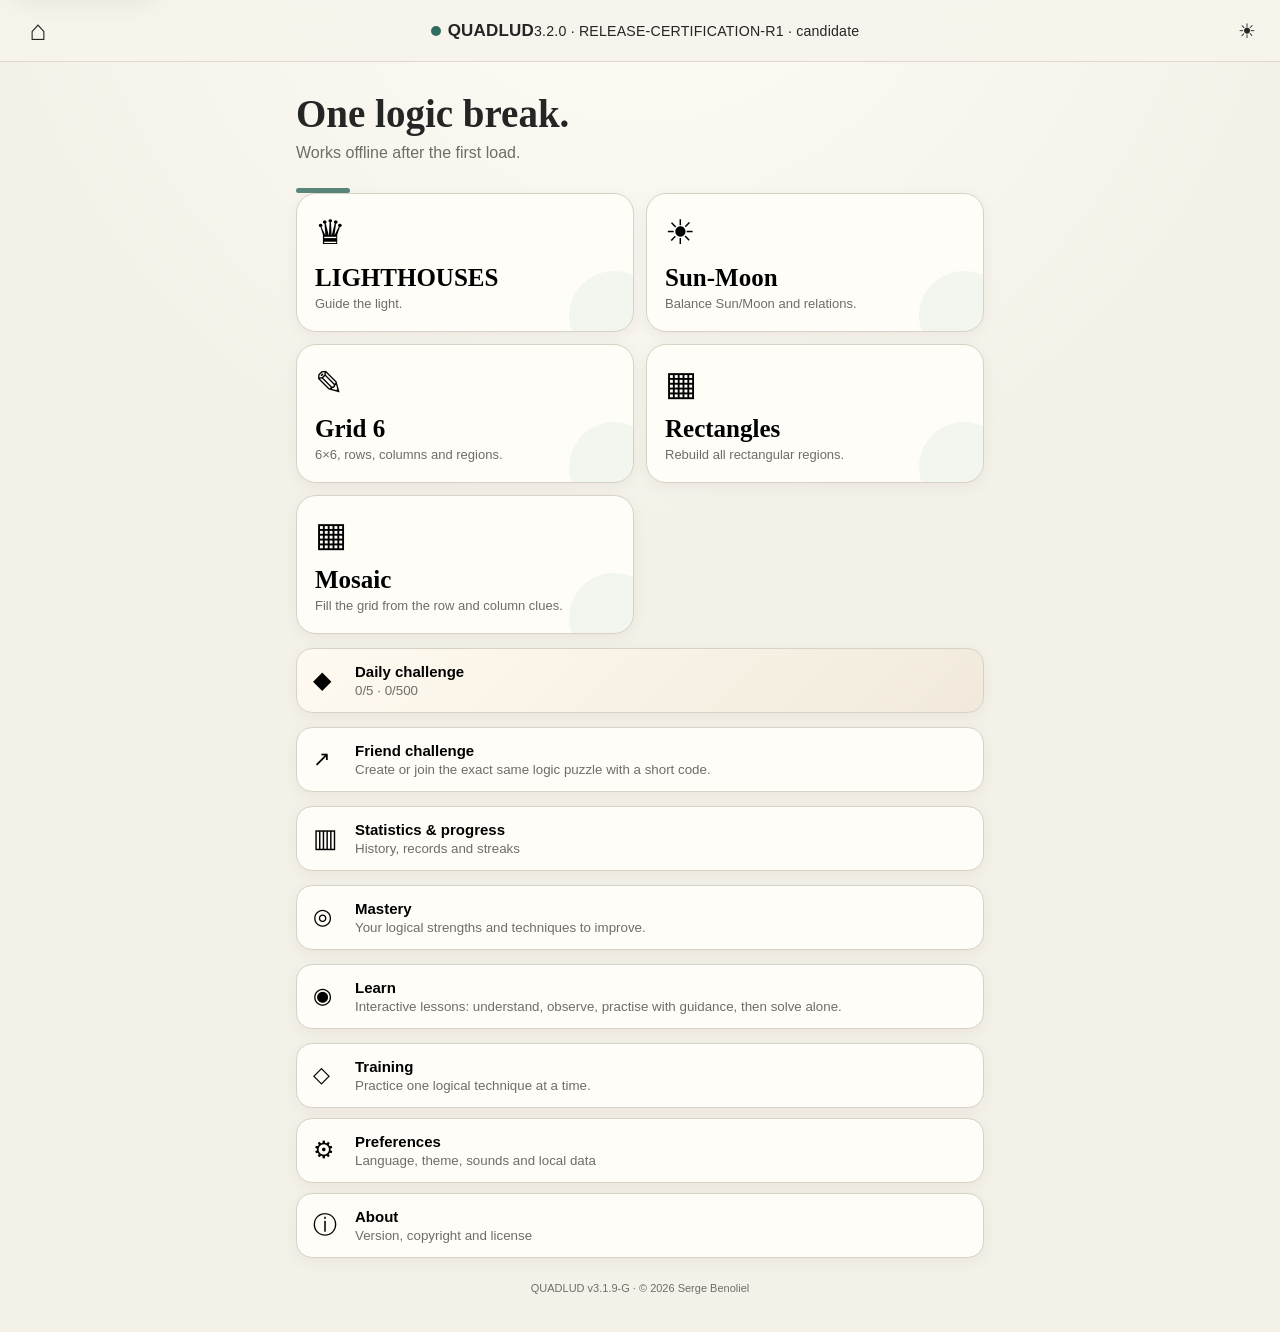
==== commit b71cae0d: "chore(v3.2.0): expose release certification identity" ====
--- a/index.html
+++ b/index.html
@@ -1 +1 @@
-<!-- QUADLUD Copyright © 2026 Serge Benoliel. All rights reserved. --><!doctype html><html lang="fr"><head><meta charset="utf-8"/><meta name="viewport" content="width=device-width,initial-scale=1,viewport-fit=cover"/><meta name="theme-color" content="#f7f4ec"/><link rel="stylesheet" href="styles-core.css?v=3.1.9-g-certification-r1"/><link rel="stylesheet" href="styles-v32-ux1.css?v=3.2-a-ux1-r1"/><link rel="stylesheet" href="styles-v32-ux2.css?v=3.2-b-ux2-r1"/><link rel="stylesheet" href="styles-patches.css?v=3.1.8"/><link rel="stylesheet" href="styles-i18n.css?v=3.1.8"/><link rel="stylesheet" href="styles-pedagogy.css?v=3.1.1"/><link rel="stylesheet" href="styles-patches-direct.css?v=3.1.8"/><link rel="stylesheet" href="styles-accessibility.css?v=3.1.8"/><link rel="stylesheet" href="styles-sudoku-proof.css?v=3.1.8"/><link rel="stylesheet" href="styles-data.css?v=3.1.8"/><link rel="stylesheet" href="styles-nonogram.css?v=3.1.8-u13-nonogram"/><link rel="stylesheet" href="styles-mobile.css?v=3.1.8-u12-ipad-balance"/><link rel="stylesheet" href="ui-mobile-coach-fixes.css?v=3.1.8-u13-nonogram"/><link rel="stylesheet" href="tutor-action-first-navigation.css?v=3.1.9-hf3.9-r5.3-message-fit-r3"/><link rel="stylesheet" href="tango-causal-proof-projection.css?v=3.1.9-hf3.6-c2"/><link rel="stylesheet" href="tango-human-pedagogy-r4.css?v=3.1.9-r3ui-relation-balance-mobile-layout-v2" /><link rel="stylesheet" href="ui-consistency-v318.css?v=3.1.8-u14r1-coach-stability"/><title>QUADLUD</title></head><body><a class="skip-link" id="skipLink" href="#app">Aller au contenu</a><header class="topbar"><button class="icon-btn" id="homeBtn" aria-label="Accueil">⌂</button><div class="brand"><span class="brand-dot"></span><b>QUADLUD</b><small id="testBuildId">3.2-C · UX3-PORTABILITY-ROBUSTNESS-R1 · candidate</small></div><div class="top-actions"><div class="timer" id="timer" hidden>00:00</div><button class="theme-btn" id="themeBtn">☀︎</button></div></header><main id="app"></main><div id="toast" class="toast"></div><div id="a11yLive" class="sr-only"></div><div id="busyOverlay" hidden><div><span>Génération…</span></div></div><script src="platform-web.js?v=3.1.8"></script><script src="web-storage.js?v=3.1.8"></script><script src="data-serialization.js?v=3.2-c-ux3-r1"></script><script src="persistence-services.js?v=3.1.8"></script><script src="game-contract.js?v=3.1.8"></script><script src="game-manifest.js?v=3.1.8-u14r2-manifest"></script><script src="game-registry.js?v=3.1.8"></script><script src="logical-move.js?v=3.1.8"></script><script src="queens-logic.js?v=3.1.8"></script><script src="difficulty-rating.js?v=3.1.8"></script><script src="queens-difficulty.js?v=3.1.8"></script><script src="tango-logic.js?v=3.1.8"></script><script src="tango-difficulty.js?v=3.1.8"></script><script src="tutor-move-selector.js?v=3.1.9-a11"></script><script src="pedagogy-next-move-policy.js?v=3.1.9-hf3.8-r1"></script><script src="tango-played-move-planner.js?v=3.1.9-a13r3-advanced-frontier-v1"></script><script src="tango-attention-continuity-bridge.js?v=3.1.9-hf3.8-r1"></script><script src="tango-tutor-frontier-pruner-r5.js?v=3.1.9-hf3.9-r5.1b-v12"></script><script src="patches-logic.js?v=3.1.8"></script><script src="patches-difficulty.js?v=3.1.8"></script><script src="sudoku-logic.js?v=3.1.8"></script><script src="sudoku-difficulty.js?v=3.1.8"></script><script src="nonogram-logic.js?v=3.1.8"></script><script src="nonogram-validation-solver.js?v=3.1.8"></script><script src="nonogram-difficulty.js?v=3.1.8"></script><script src="generation-common.js?v=3.1.8"></script><script src="queens-qpool4.js?v=3.1.8"></script><script src="queens-generator.js?v=3.1.8"></script><script src="tango-diversity-pool.js?v=3.1.9-diversity-pilot-v4"></script><script src="tango-generator.js?v=3.1.9-diversity-pilot-v4"></script><script src="sudoku-generator.js?v=3.1.8"></script><script src="patches-generator.js?v=3.1.8"></script><script src="nonogram-generator.js?v=3.1.8"></script><script src="session-core.js?v=3.1.8"></script><script src="game-session-adapters.js?v=3.1.8"></script><script src="reasoning-view.js?v=3.1.8"></script><script src="game-ui-adapters.js?v=3.1.8"></script><script src="queens-ui.js?v=3.1.8"></script><script src="tango-ui.js?v=3.1.8"></script><script src="sudoku-ui.js?v=3.1.8"></script><script src="patches-ui.js?v=3.1.8"></script><script src="nonogram-ui.js?v=3.1.8-u13-nonogram"></script><script src="queens-runtime.js?v=3.1.8"></script><script src="tango-runtime.js?v=3.1.8"></script><script src="tango-pedagogy-unit-focus.js?v=3.1.9-r3ui-causal-focus-r4"></script><script src="tango-played-move-runtime.js?v=3.1.9-a13r6-single-proof-7d"></script><script src="tango-human-cost-bridge.js?v=3.1.9-r3ui-human-cost-7d-v5"></script><script src="cognitive-cost.js?v=3.1.9-cognitive-v1"></script><script src="tango-cognitive-patterns.js?v=3.1.9-cognitive-patterns-v1"></script><script src="tango-cognitive-pedagogy-bridge.js?v=3.1.9-cognitive-ranking-r2"></script><script src="tango-human-pedagogy-r4.js?v=3.1.9-r3ui-human-r4-hf3r2-contract"></script><script src="tango-cognitive-proof-stages-bridge.js?v=3.1.9-cognitive-stages-r1"></script><script src="tango-direct-visible-priority-bridge.js?v=3.1.9-direct-visible-priority-r1"></script><script src="tango-tutor-cache-contract-r8.js?v=3.1.9-r8-sync5-cognitive-sharded-lz4"></script><script src="tango-tutor-precomputed-cache.js?v=3.1.9-r8-sync5-cognitive-sharded-lz4"></script><script src="tango-tutor-single-planner-r5.js?v=3.1.9-cognitive-r4-cache-contract-guard"></script><script src="tango-causal-proof-model.js?v=3.1.9-hf3.9-r5.6-relation-proof-sequence"></script><script src="tango-progressive-proof-bridge.js?v=3.1.9-r3ui-progressive-proof-r7-derived-provenance"></script><script src="sudoku-runtime.js?v=3.1.8"></script><script src="patches-runtime.js?v=3.1.8"></script><script src="nonogram-runtime.js?v=3.1.8"></script><script src="game-pedagogy-adapters.js?v=3.1.8"></script><script src="queens-pedagogy.js?v=3.1.8"></script><script src="tango-pedagogy.js?v=3.1.8"></script><script src="sudoku-pedagogy.js?v=3.1.8"></script><script src="patches-pedagogy.js?v=3.1.8"></script><script src="pedagogy-metadata.js?v=3.1.8"></script><script src="reasoning-presentation.js?v=3.1.8"></script><script src="queens-reasoning-presentation.js?v=3.1.8"></script><script src="tango-reasoning-presentation.js?v=3.1.9-r3ui-visible-unit-labels-r1"></script><script src="sudoku-reasoning-presentation.js?v=3.1.8"></script><script src="patches-reasoning-presentation.js?v=3.1.8"></script><script src="nonogram-reasoning-presentation.js?v=3.1.8"></script><script src="nonogram-pedagogy.js?v=3.1.8-u13-nonogram"></script><script src="nonogram-pedagogy-atomic.js?v=3.1.8-u13-nonogram"></script><script src="i18n-catalog.js?v=3.1.8"></script><script src="queens-i18n.js?v=3.1.8"></script><script src="tango-i18n.js?v=3.1.8"></script><script src="sudoku-i18n.js?v=3.1.8"></script><script src="patches-i18n.js?v=3.1.8"></script><script src="nonogram-i18n.js?v=3.1.8"></script><script src="mastery-model.js?v=3.1.8"></script><script src="progression-stats.js?v=3.1.8"></script><script src="progression-profile.js?v=3.2-b-ux2-r1"></script><script src="challenge-protocol.js?v=3.1.8"></script><script src="daily-model.js?v=3.1.8"></script><script src="diagnostic-ui-structural.js?v=3.1.8"></script><script src="diagnostic-attachments.js?v=3.1.8"></script><script src="diagnostic-recorder.js?v=3.1.8"></script><script src="tango-runtime-pool-data.js?v=3.1.9-r8-exact"></script><script src="tango-precomputed-pool-runtime.js?v=3.1.9-r8-exact"></script><script src="app-precompute.js?v=3.1.8"></script><script src="audio-web.js?v=3.1.9-c-snd3-r1"></script><script src="audio-service.js?v=3.1.9-c-snd3-r1"></script><script src="audio-event-bridge.js?v=3.1.9-c-snd3-r1"></script><script src="victory-presentation.js?v=3.1.9-f-rectangles-mosaic-r1"></script><script src="app.js?v=3.1.9-g-certification-r1"></script><script src="move-trust.js?v=3.1.8"></script><script src="coach-presentation-bridge.js?v=3.1.8-u14r1-coach-stability"></script><script src="ui-mobile-coach-fixes.js?v=3.1.8"></script><script src="tutor-action-first-navigation.js?v=3.1.9-hf3.9-r5.2-action-atomicity-r1"></script><script src="tango-causal-proof-projection.js?v=3.1.9-hf3.6-c1"></script><script src="tango-causal-proof-c2-bridge.js?v=3.1.9-hf3.6-c2"></script><script src="ui-consistency-v318.js?v=3.1.8-u14r1-coach-stability"></script><script src="tango-contradiction-visuals.js?v=3.1.9-r3ui-contradiction-visual-r1"></script><script src="tango-tutor-clarity.js?v=3.1.9-r3ui-local-proof-r2"></script><script src="tango-proof-contract-hf37.js?v=3.1.9-hf3.8-r1"></script><script src="tango-semantic-coherence-hf39.js?v=3.1.9-hf3.9-r5.5-stage-order"></script><script src="tango-semantic-stabilizer-hf39-r4.js?v=3.1.9-hf3.9-r4-marker-projection-v3-causal-closure"></script><script src="tango-tutor-attention-orchestrator-r5.js?v=3.1.9-hf3.9-r5.4"></script><script src="tango-tutor-human-regression-r54.js?v=3.1.9-hf3.9-r5.4-mobile-layout-v3"></script><script src="tango-tutor-causal-atomic-r55.js?v=3.1.9-hf3.9-r5.6-causal-closure-v17"></script><script src="tango-pedagogy-text-finalizer.js?v=3.1.9-hf3.6-retest3"></script><script src="victory-insight.js?v=3.2-a-ux1-r1"></script><script src="progression-profile-ui.js?v=3.2-b-ux2-r1"></script></body></html>+<!-- QUADLUD Copyright © 2026 Serge Benoliel. All rights reserved. --><!doctype html><html lang="fr"><head><meta charset="utf-8"/><meta name="viewport" content="width=device-width,initial-scale=1,viewport-fit=cover"/><meta name="theme-color" content="#f7f4ec"/><link rel="stylesheet" href="styles-core.css?v=3.1.9-g-certification-r1"/><link rel="stylesheet" href="styles-v32-ux1.css?v=3.2-a-ux1-r1"/><link rel="stylesheet" href="styles-v32-ux2.css?v=3.2-b-ux2-r1"/><link rel="stylesheet" href="styles-patches.css?v=3.1.8"/><link rel="stylesheet" href="styles-i18n.css?v=3.1.8"/><link rel="stylesheet" href="styles-pedagogy.css?v=3.1.1"/><link rel="stylesheet" href="styles-patches-direct.css?v=3.1.8"/><link rel="stylesheet" href="styles-accessibility.css?v=3.1.8"/><link rel="stylesheet" href="styles-sudoku-proof.css?v=3.1.8"/><link rel="stylesheet" href="styles-data.css?v=3.1.8"/><link rel="stylesheet" href="styles-nonogram.css?v=3.1.8-u13-nonogram"/><link rel="stylesheet" href="styles-mobile.css?v=3.1.8-u12-ipad-balance"/><link rel="stylesheet" href="ui-mobile-coach-fixes.css?v=3.1.8-u13-nonogram"/><link rel="stylesheet" href="tutor-action-first-navigation.css?v=3.1.9-hf3.9-r5.3-message-fit-r3"/><link rel="stylesheet" href="tango-causal-proof-projection.css?v=3.1.9-hf3.6-c2"/><link rel="stylesheet" href="tango-human-pedagogy-r4.css?v=3.1.9-r3ui-relation-balance-mobile-layout-v2" /><link rel="stylesheet" href="ui-consistency-v318.css?v=3.1.8-u14r1-coach-stability"/><title>QUADLUD</title></head><body><a class="skip-link" id="skipLink" href="#app">Aller au contenu</a><header class="topbar"><button class="icon-btn" id="homeBtn" aria-label="Accueil">⌂</button><div class="brand"><span class="brand-dot"></span><b>QUADLUD</b><small id="testBuildId">3.2.0 · RELEASE-CERTIFICATION-R1 · candidate</small></div><div class="top-actions"><div class="timer" id="timer" hidden>00:00</div><button class="theme-btn" id="themeBtn">☀︎</button></div></header><main id="app"></main><div id="toast" class="toast"></div><div id="a11yLive" class="sr-only"></div><div id="busyOverlay" hidden><div><span>Génération…</span></div></div><script src="platform-web.js?v=3.1.8"></script><script src="web-storage.js?v=3.1.8"></script><script src="data-serialization.js?v=3.2-c-ux3-r1"></script><script src="persistence-services.js?v=3.1.8"></script><script src="game-contract.js?v=3.1.8"></script><script src="game-manifest.js?v=3.1.8-u14r2-manifest"></script><script src="game-registry.js?v=3.1.8"></script><script src="logical-move.js?v=3.1.8"></script><script src="queens-logic.js?v=3.1.8"></script><script src="difficulty-rating.js?v=3.1.8"></script><script src="queens-difficulty.js?v=3.1.8"></script><script src="tango-logic.js?v=3.1.8"></script><script src="tango-difficulty.js?v=3.1.8"></script><script src="tutor-move-selector.js?v=3.1.9-a11"></script><script src="pedagogy-next-move-policy.js?v=3.1.9-hf3.8-r1"></script><script src="tango-played-move-planner.js?v=3.1.9-a13r3-advanced-frontier-v1"></script><script src="tango-attention-continuity-bridge.js?v=3.1.9-hf3.8-r1"></script><script src="tango-tutor-frontier-pruner-r5.js?v=3.1.9-hf3.9-r5.1b-v12"></script><script src="patches-logic.js?v=3.1.8"></script><script src="patches-difficulty.js?v=3.1.8"></script><script src="sudoku-logic.js?v=3.1.8"></script><script src="sudoku-difficulty.js?v=3.1.8"></script><script src="nonogram-logic.js?v=3.1.8"></script><script src="nonogram-validation-solver.js?v=3.1.8"></script><script src="nonogram-difficulty.js?v=3.1.8"></script><script src="generation-common.js?v=3.1.8"></script><script src="queens-qpool4.js?v=3.1.8"></script><script src="queens-generator.js?v=3.1.8"></script><script src="tango-diversity-pool.js?v=3.1.9-diversity-pilot-v4"></script><script src="tango-generator.js?v=3.1.9-diversity-pilot-v4"></script><script src="sudoku-generator.js?v=3.1.8"></script><script src="patches-generator.js?v=3.1.8"></script><script src="nonogram-generator.js?v=3.1.8"></script><script src="session-core.js?v=3.1.8"></script><script src="game-session-adapters.js?v=3.1.8"></script><script src="reasoning-view.js?v=3.1.8"></script><script src="game-ui-adapters.js?v=3.1.8"></script><script src="queens-ui.js?v=3.1.8"></script><script src="tango-ui.js?v=3.1.8"></script><script src="sudoku-ui.js?v=3.1.8"></script><script src="patches-ui.js?v=3.1.8"></script><script src="nonogram-ui.js?v=3.1.8-u13-nonogram"></script><script src="queens-runtime.js?v=3.1.8"></script><script src="tango-runtime.js?v=3.1.8"></script><script src="tango-pedagogy-unit-focus.js?v=3.1.9-r3ui-causal-focus-r4"></script><script src="tango-played-move-runtime.js?v=3.1.9-a13r6-single-proof-7d"></script><script src="tango-human-cost-bridge.js?v=3.1.9-r3ui-human-cost-7d-v5"></script><script src="cognitive-cost.js?v=3.1.9-cognitive-v1"></script><script src="tango-cognitive-patterns.js?v=3.1.9-cognitive-patterns-v1"></script><script src="tango-cognitive-pedagogy-bridge.js?v=3.1.9-cognitive-ranking-r2"></script><script src="tango-human-pedagogy-r4.js?v=3.1.9-r3ui-human-r4-hf3r2-contract"></script><script src="tango-cognitive-proof-stages-bridge.js?v=3.1.9-cognitive-stages-r1"></script><script src="tango-direct-visible-priority-bridge.js?v=3.1.9-direct-visible-priority-r1"></script><script src="tango-tutor-cache-contract-r8.js?v=3.1.9-r8-sync5-cognitive-sharded-lz4"></script><script src="tango-tutor-precomputed-cache.js?v=3.1.9-r8-sync5-cognitive-sharded-lz4"></script><script src="tango-tutor-single-planner-r5.js?v=3.1.9-cognitive-r4-cache-contract-guard"></script><script src="tango-causal-proof-model.js?v=3.1.9-hf3.9-r5.6-relation-proof-sequence"></script><script src="tango-progressive-proof-bridge.js?v=3.1.9-r3ui-progressive-proof-r7-derived-provenance"></script><script src="sudoku-runtime.js?v=3.1.8"></script><script src="patches-runtime.js?v=3.1.8"></script><script src="nonogram-runtime.js?v=3.1.8"></script><script src="game-pedagogy-adapters.js?v=3.1.8"></script><script src="queens-pedagogy.js?v=3.1.8"></script><script src="tango-pedagogy.js?v=3.1.8"></script><script src="sudoku-pedagogy.js?v=3.1.8"></script><script src="patches-pedagogy.js?v=3.1.8"></script><script src="pedagogy-metadata.js?v=3.1.8"></script><script src="reasoning-presentation.js?v=3.1.8"></script><script src="queens-reasoning-presentation.js?v=3.1.8"></script><script src="tango-reasoning-presentation.js?v=3.1.9-r3ui-visible-unit-labels-r1"></script><script src="sudoku-reasoning-presentation.js?v=3.1.8"></script><script src="patches-reasoning-presentation.js?v=3.1.8"></script><script src="nonogram-reasoning-presentation.js?v=3.1.8"></script><script src="nonogram-pedagogy.js?v=3.1.8-u13-nonogram"></script><script src="nonogram-pedagogy-atomic.js?v=3.1.8-u13-nonogram"></script><script src="i18n-catalog.js?v=3.1.8"></script><script src="queens-i18n.js?v=3.1.8"></script><script src="tango-i18n.js?v=3.1.8"></script><script src="sudoku-i18n.js?v=3.1.8"></script><script src="patches-i18n.js?v=3.1.8"></script><script src="nonogram-i18n.js?v=3.1.8"></script><script src="mastery-model.js?v=3.1.8"></script><script src="progression-stats.js?v=3.1.8"></script><script src="progression-profile.js?v=3.2-b-ux2-r1"></script><script src="challenge-protocol.js?v=3.1.8"></script><script src="daily-model.js?v=3.1.8"></script><script src="diagnostic-ui-structural.js?v=3.1.8"></script><script src="diagnostic-attachments.js?v=3.1.8"></script><script src="diagnostic-recorder.js?v=3.1.8"></script><script src="tango-runtime-pool-data.js?v=3.1.9-r8-exact"></script><script src="tango-precomputed-pool-runtime.js?v=3.1.9-r8-exact"></script><script src="app-precompute.js?v=3.1.8"></script><script src="audio-web.js?v=3.1.9-c-snd3-r1"></script><script src="audio-service.js?v=3.1.9-c-snd3-r1"></script><script src="audio-event-bridge.js?v=3.1.9-c-snd3-r1"></script><script src="victory-presentation.js?v=3.1.9-f-rectangles-mosaic-r1"></script><script src="app.js?v=3.1.9-g-certification-r1"></script><script src="move-trust.js?v=3.1.8"></script><script src="coach-presentation-bridge.js?v=3.1.8-u14r1-coach-stability"></script><script src="ui-mobile-coach-fixes.js?v=3.1.8"></script><script src="tutor-action-first-navigation.js?v=3.1.9-hf3.9-r5.2-action-atomicity-r1"></script><script src="tango-causal-proof-projection.js?v=3.1.9-hf3.6-c1"></script><script src="tango-causal-proof-c2-bridge.js?v=3.1.9-hf3.6-c2"></script><script src="ui-consistency-v318.js?v=3.1.8-u14r1-coach-stability"></script><script src="tango-contradiction-visuals.js?v=3.1.9-r3ui-contradiction-visual-r1"></script><script src="tango-tutor-clarity.js?v=3.1.9-r3ui-local-proof-r2"></script><script src="tango-proof-contract-hf37.js?v=3.1.9-hf3.8-r1"></script><script src="tango-semantic-coherence-hf39.js?v=3.1.9-hf3.9-r5.5-stage-order"></script><script src="tango-semantic-stabilizer-hf39-r4.js?v=3.1.9-hf3.9-r4-marker-projection-v3-causal-closure"></script><script src="tango-tutor-attention-orchestrator-r5.js?v=3.1.9-hf3.9-r5.4"></script><script src="tango-tutor-human-regression-r54.js?v=3.1.9-hf3.9-r5.4-mobile-layout-v3"></script><script src="tango-tutor-causal-atomic-r55.js?v=3.1.9-hf3.9-r5.6-causal-closure-v17"></script><script src="tango-pedagogy-text-finalizer.js?v=3.1.9-hf3.6-retest3"></script><script src="victory-insight.js?v=3.2-a-ux1-r1"></script><script src="progression-profile-ui.js?v=3.2-b-ux2-r1"></script></body></html>
